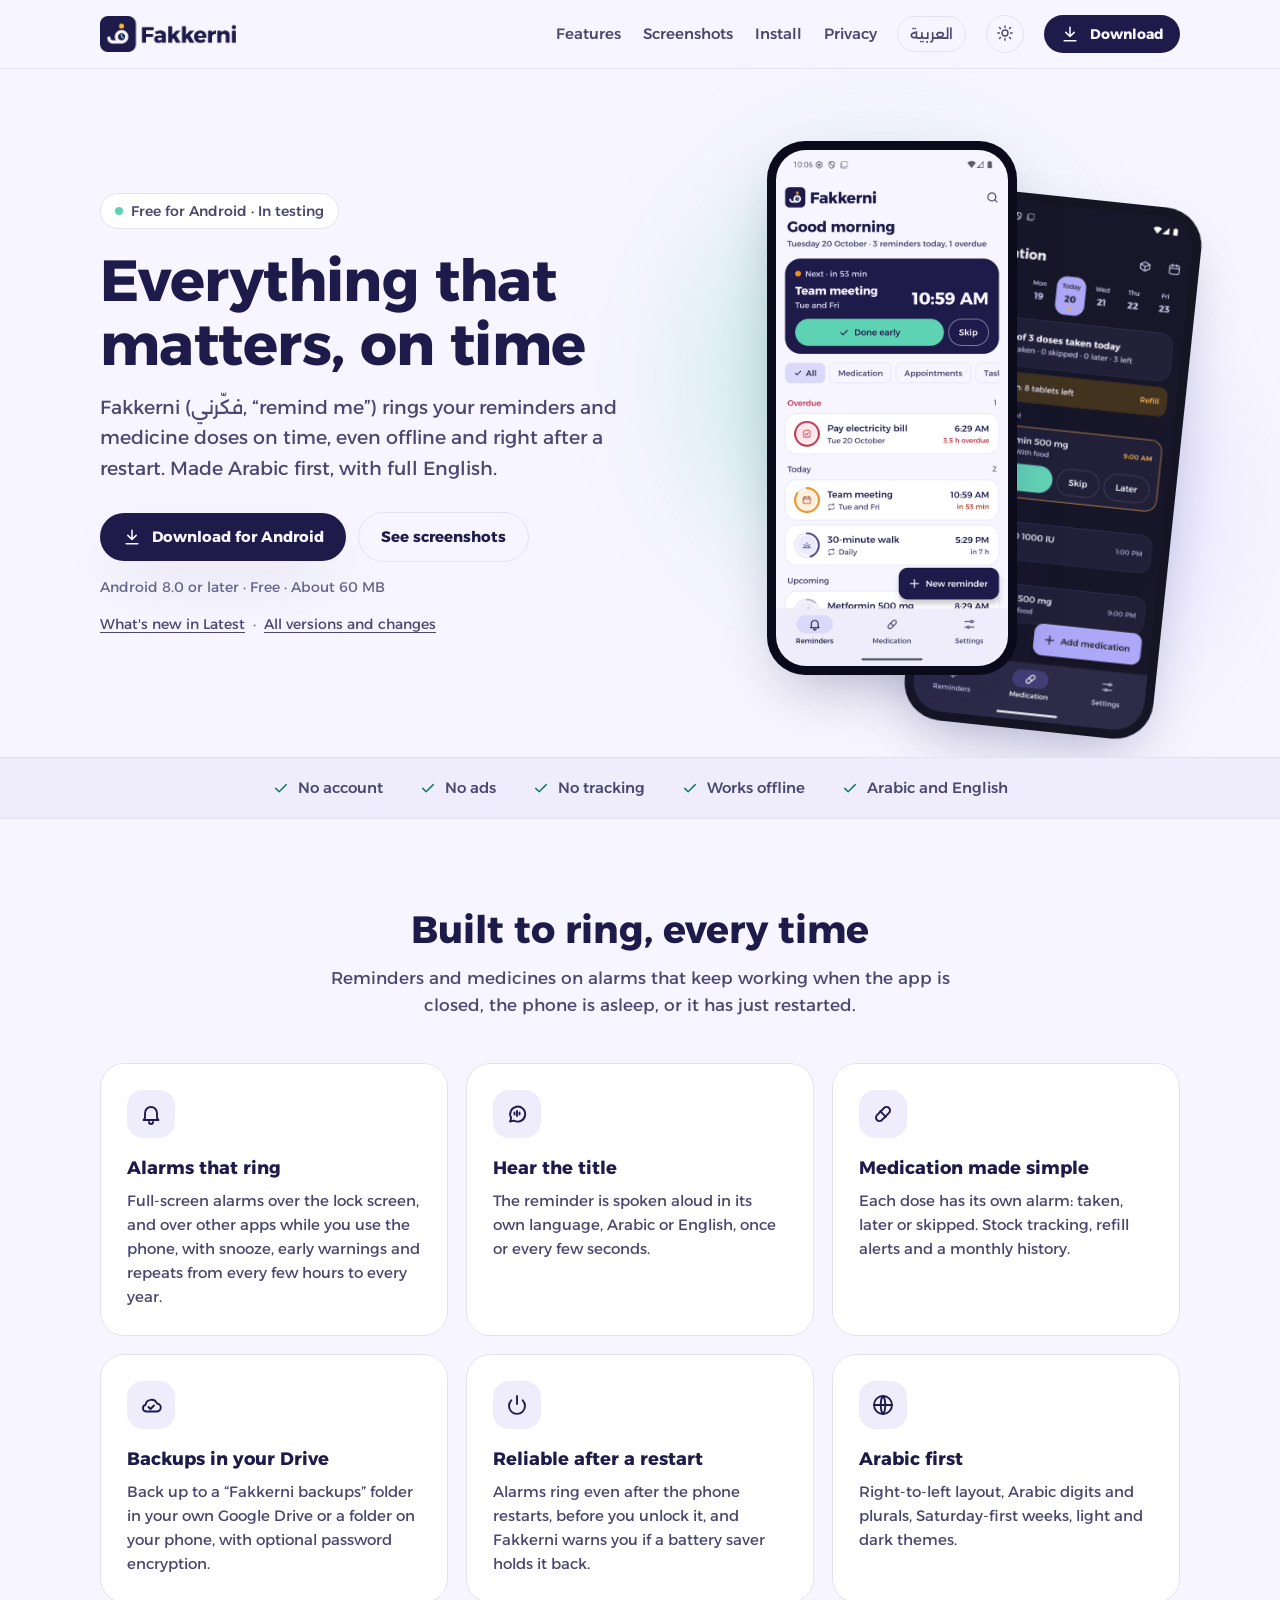
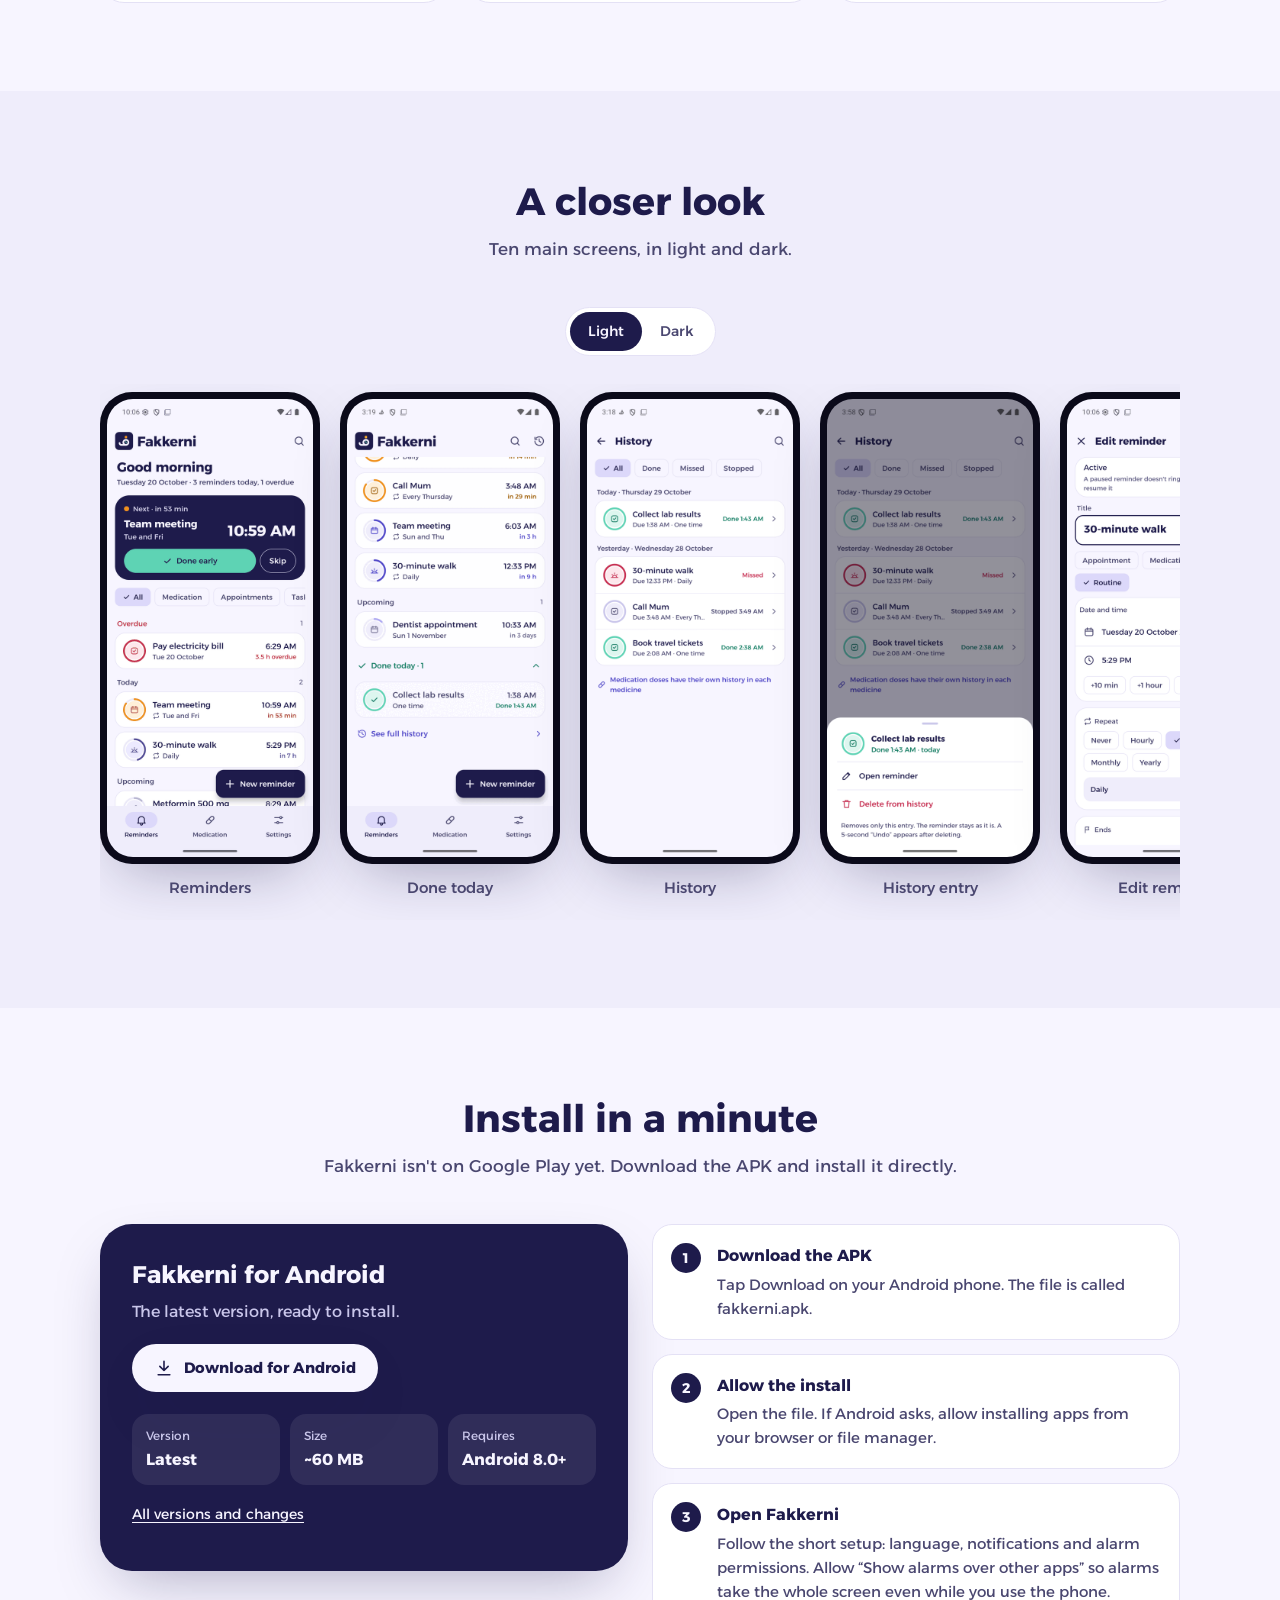
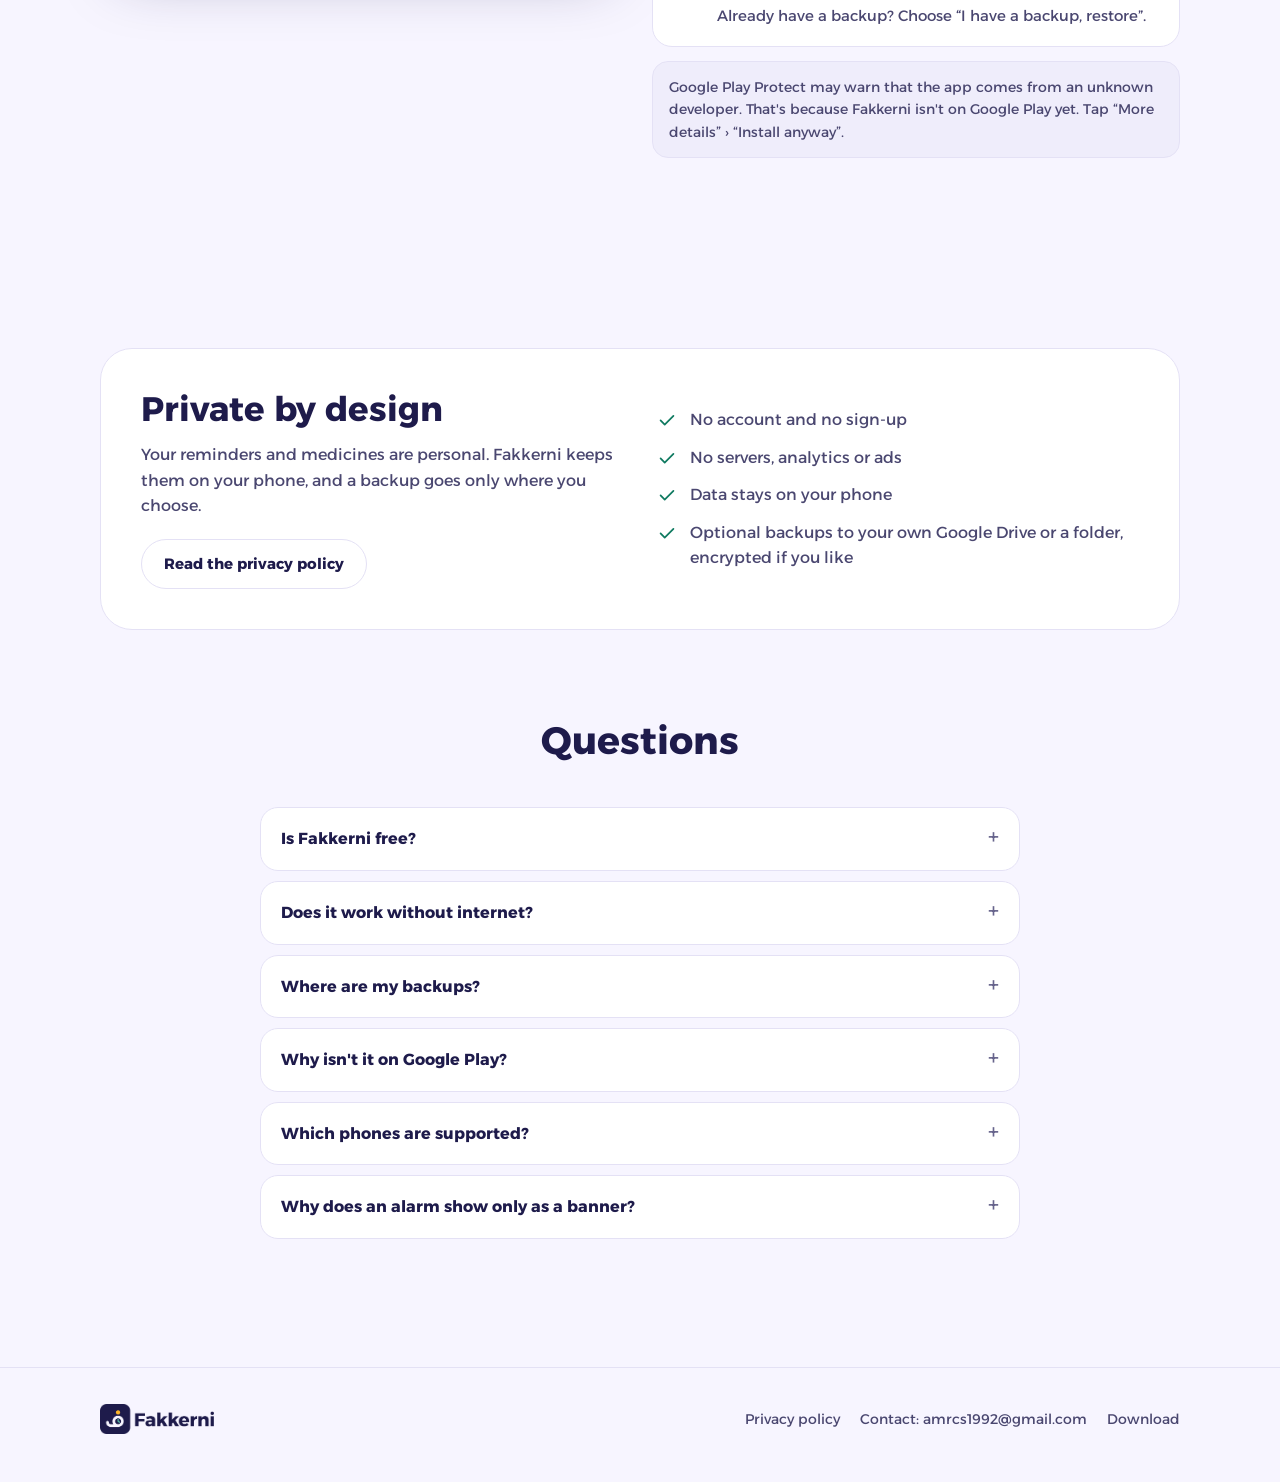
==== index.html @ 9b5776da "feat: gallery adds History entry and Clear history Screenshots from Fakkerni 0.11.0, Arabic and Engl" ====
<!doctype html>
<html lang="en" dir="ltr">
<head>
  <meta charset="utf-8">
  <meta name="viewport" content="width=device-width, initial-scale=1">
  <meta name="google-site-verification" content="37A9ifyA773BNoFikE5AMEz3uKGSye-tLVznHpkyCa8">
  <title>Fakkerni · Alarms, reminders and medication for Android</title>
  <meta name="description" content="Fakkerni is a free Arabic and English alarm, reminder and medication app for Android. No account, no ads, no tracking.">
  <meta property="og:title" content="Fakkerni · Alarms, reminders and medication for Android">
  <meta property="og:description" content="Fakkerni is a free Arabic and English alarm, reminder and medication app for Android. No account, no ads, no tracking.">
  <meta property="og:image" content="https://amrcs92.github.io/fakkerni-site/assets/icon.png">
  <link rel="icon" href="assets/icon.png">
  <link rel="preconnect" href="https://fonts.googleapis.com">
  <link rel="preconnect" href="https://fonts.gstatic.com" crossorigin>
  <link href="https://fonts.googleapis.com/css2?family=Alexandria:wght@400;500;700&display=swap" rel="stylesheet">
  <link rel="stylesheet" href="style.css">
  <script>try { const t = localStorage.getItem('theme'); if (t === 'light' || t === 'dark') document.documentElement.dataset.theme = t; } catch (e) {}
    // Scroll reveals hide content until it is in view, so only when motion is welcome and the browser can tell.
    if ('IntersectionObserver' in window && !matchMedia('(prefers-reduced-motion: reduce)').matches) document.documentElement.classList.add('motion');</script>
</head>
<body>
  <header class="topbar">
    <div class="container">
      <a class="brand" href="./"><img class="logo-light" src="assets/logo-en-light.png" alt="Fakkerni · فكّرني"><img class="logo-dark" src="assets/logo-en-dark.png" alt="Fakkerni · فكّرني"></a>
      <nav class="links" aria-label="Sections"><a href="#features">Features</a><a href="#screenshots">Screenshots</a><a href="#install">Install</a><a href="#privacy">Privacy</a></nav>
      <a class="lang-switch" href="ar/" hreflang="ar">العربية</a>
      <button type="button" class="theme-toggle" aria-label="Switch light or dark" title="Switch light or dark"><span class="sun"><svg viewBox="0 0 24 24" fill="none" stroke="currentColor" stroke-width="1.9" stroke-linecap="round" stroke-linejoin="round" aria-hidden="true"><circle cx="12" cy="12" r="4"/><path d="M12 2.5v2M12 19.5v2M4.6 4.6 6 6M18 18l1.4 1.4M2.5 12h2M19.5 12h2M4.6 19.4 6 18M18 6l1.4-1.4"/></svg></span><span class="moon"><svg viewBox="0 0 24 24" fill="none" stroke="currentColor" stroke-width="1.9" stroke-linecap="round" stroke-linejoin="round" aria-hidden="true"><path d="M20 14.5A8 8 0 1 1 9.5 4a6.5 6.5 0 0 0 10.5 10.5z"/></svg></span></button>
      <a class="btn btn-primary btn-sm" href="https://github.com/amrcs92/fakkerni-site/releases/latest/download/fakkerni.apk"><svg viewBox="0 0 24 24" fill="none" stroke="currentColor" stroke-width="1.9" stroke-linecap="round" stroke-linejoin="round" aria-hidden="true"><path d="M12 4v11M7 10l5 5 5-5M5 20h14"/></svg>Download</a>
    </div>
  </header>

  <main>
    <section class="hero">
      <div class="container">
        <div>
          <span class="eyebrow"><span class="dot"></span>Free for Android · In testing</span>
          <h1>Everything that matters, on time</h1>
          <p class="lead">Fakkerni (<bdi>فكّرني</bdi>, “remind me”) rings your reminders and medicine doses on time, even offline and right after a restart. Made Arabic first, with full English.</p>
          <div class="cta">
            <a class="btn btn-primary" href="https://github.com/amrcs92/fakkerni-site/releases/latest/download/fakkerni.apk"><svg viewBox="0 0 24 24" fill="none" stroke="currentColor" stroke-width="1.9" stroke-linecap="round" stroke-linejoin="round" aria-hidden="true"><path d="M12 4v11M7 10l5 5 5-5M5 20h14"/></svg>Download for Android</a>
            <a class="btn btn-ghost" href="#screenshots">See screenshots</a>
          </div>
          <p class="meta">Android 8.0 or later · Free · About 60 MB</p>
          <p class="release-line"><a href="#whats-new">What's new in <span class="rel-v" dir="ltr">Latest</span></a><span aria-hidden="true">·</span><a href="https://github.com/amrcs92/fakkerni-site/releases">All versions and changes</a></p>
        </div>
        <div class="phones" aria-hidden="true">
          <div class="phone back"><img src="assets/shots/en-dark-medication.png" alt=""></div>
          <div class="phone front"><img src="assets/shots/en-light-home.png" alt=""></div>
        </div>
      </div>
    </section>

    <div class="trust"><div class="container"><ul><li><svg viewBox="0 0 24 24" fill="none" stroke="currentColor" stroke-width="1.9" stroke-linecap="round" stroke-linejoin="round" aria-hidden="true"><path d="m5 12.5 4.5 4.5L19 7.5"/></svg>No account</li><li><svg viewBox="0 0 24 24" fill="none" stroke="currentColor" stroke-width="1.9" stroke-linecap="round" stroke-linejoin="round" aria-hidden="true"><path d="m5 12.5 4.5 4.5L19 7.5"/></svg>No ads</li><li><svg viewBox="0 0 24 24" fill="none" stroke="currentColor" stroke-width="1.9" stroke-linecap="round" stroke-linejoin="round" aria-hidden="true"><path d="m5 12.5 4.5 4.5L19 7.5"/></svg>No tracking</li><li><svg viewBox="0 0 24 24" fill="none" stroke="currentColor" stroke-width="1.9" stroke-linecap="round" stroke-linejoin="round" aria-hidden="true"><path d="m5 12.5 4.5 4.5L19 7.5"/></svg>Works offline</li><li><svg viewBox="0 0 24 24" fill="none" stroke="currentColor" stroke-width="1.9" stroke-linecap="round" stroke-linejoin="round" aria-hidden="true"><path d="m5 12.5 4.5 4.5L19 7.5"/></svg>Arabic and English</li></ul></div></div>

    <section class="block" id="features">
      <div class="container">
        <div class="section-head" data-reveal><h2>Built to ring, every time</h2><p>Reminders and medicines on alarms that keep working when the app is closed, the phone is asleep, or it has just restarted.</p></div>
        <div class="features"><div class="feature" data-reveal><div class="icon"><svg viewBox="0 0 24 24" fill="none" stroke="currentColor" stroke-width="1.9" stroke-linecap="round" stroke-linejoin="round" aria-hidden="true"><path d="M6 16V11a6 6 0 0 1 12 0v5l1.5 2h-15z"/><path d="M10 20a2 2 0 0 0 4 0"/></svg></div><h3>Alarms that ring</h3><p>Full-screen alarms over the lock screen, and over other apps while you use the phone, with snooze, early warnings and repeats from every few hours to every year.</p></div><div class="feature" data-reveal><div class="icon"><svg viewBox="0 0 24 24" fill="none" stroke="currentColor" stroke-width="1.9" stroke-linecap="round" stroke-linejoin="round" aria-hidden="true"><path d="M5 19.5 6.3 16A7.5 7.5 0 1 1 9 18.6z"/><path d="M9.5 10.5v2M12 9v5M14.5 10.5v2"/></svg></div><h3>Hear the title</h3><p>The reminder is spoken aloud in its own language, Arabic or English, once or every few seconds.</p></div><div class="feature" data-reveal><div class="icon"><svg viewBox="0 0 24 24" fill="none" stroke="currentColor" stroke-width="1.9" stroke-linecap="round" stroke-linejoin="round" aria-hidden="true"><rect x="3.5" y="8.5" width="17" height="7" rx="3.5" transform="rotate(-45 12 12)"/><path d="m9.2 9.2 5.6 5.6"/></svg></div><h3>Medication made simple</h3><p>Each dose has its own alarm: taken, later or skipped. Stock tracking, refill alerts and a monthly history.</p></div><div class="feature" data-reveal><div class="icon"><svg viewBox="0 0 24 24" fill="none" stroke="currentColor" stroke-width="1.9" stroke-linecap="round" stroke-linejoin="round" aria-hidden="true"><path d="M7 18.5h10.5a4 4 0 0 0 .5-8 6 6 0 0 0-11.5 1.5A3.3 3.3 0 0 0 7 18.5z"/><path d="m9.5 14 2 2 3.5-3.5"/></svg></div><h3>Backups in your Drive</h3><p>Back up to a “Fakkerni backups” folder in your own Google Drive or a folder on your phone, with optional password encryption.</p></div><div class="feature" data-reveal><div class="icon"><svg viewBox="0 0 24 24" fill="none" stroke="currentColor" stroke-width="1.9" stroke-linecap="round" stroke-linejoin="round" aria-hidden="true"><path d="M12 3v8"/><path d="M6.3 7.3a8 8 0 1 0 11.4 0"/></svg></div><h3>Reliable after a restart</h3><p>Alarms ring even after the phone restarts, before you unlock it, and Fakkerni warns you if a battery saver holds it back.</p></div><div class="feature" data-reveal><div class="icon"><svg viewBox="0 0 24 24" fill="none" stroke="currentColor" stroke-width="1.9" stroke-linecap="round" stroke-linejoin="round" aria-hidden="true"><circle cx="12" cy="12" r="9"/><path d="M3 12h18M12 3c3 3.2 3 14.8 0 18M12 3c-3 3.2-3 14.8 0 18"/></svg></div><h3>Arabic first</h3><p>Right-to-left layout, Arabic digits and plurals, Saturday-first weeks, light and dark themes.</p></div></div>
      </div>
    </section>

    <section class="block" id="screenshots" style="background: var(--bg2)">
      <div class="container">
        <div class="section-head" data-reveal><h2>A closer look</h2><p>Ten main screens, in light and dark.</p></div>
        <div class="gallery-bar" data-reveal><div class="seg" role="group">
          <button type="button" data-theme="light" aria-pressed="true">Light</button>
          <button type="button" data-theme="dark" aria-pressed="false">Dark</button>
        </div></div>
        <div class="gallery"><figure data-reveal><div class="phone"><img loading="lazy" src="assets/shots/en-light-home.png" data-light="assets/shots/en-light-home.png" data-dark="assets/shots/en-dark-home.png" alt="Reminders"></div><figcaption>Reminders</figcaption></figure><figure data-reveal><div class="phone"><img loading="lazy" src="assets/shots/en-light-done-today.png" data-light="assets/shots/en-light-done-today.png" data-dark="assets/shots/en-dark-done-today.png" alt="Done today"></div><figcaption>Done today</figcaption></figure><figure data-reveal><div class="phone"><img loading="lazy" src="assets/shots/en-light-history.png" data-light="assets/shots/en-light-history.png" data-dark="assets/shots/en-dark-history.png" alt="History"></div><figcaption>History</figcaption></figure><figure data-reveal><div class="phone"><img loading="lazy" src="assets/shots/en-light-history-sheet.png" data-light="assets/shots/en-light-history-sheet.png" data-dark="assets/shots/en-dark-history-sheet.png" alt="History entry"></div><figcaption>History entry</figcaption></figure><figure data-reveal><div class="phone"><img loading="lazy" src="assets/shots/en-light-edit.png" data-light="assets/shots/en-light-edit.png" data-dark="assets/shots/en-dark-edit.png" alt="Edit reminder"></div><figcaption>Edit reminder</figcaption></figure><figure data-reveal><div class="phone"><img loading="lazy" src="assets/shots/en-light-completed.png" data-light="assets/shots/en-light-completed.png" data-dark="assets/shots/en-dark-completed.png" alt="Completed reminder"></div><figcaption>Completed reminder</figcaption></figure><figure data-reveal><div class="phone"><img loading="lazy" src="assets/shots/en-light-medication.png" data-light="assets/shots/en-light-medication.png" data-dark="assets/shots/en-dark-medication.png" alt="Medication"></div><figcaption>Medication</figcaption></figure><figure data-reveal><div class="phone"><img loading="lazy" src="assets/shots/en-light-settings.png" data-light="assets/shots/en-light-settings.png" data-dark="assets/shots/en-dark-settings.png" alt="Settings"></div><figcaption>Settings</figcaption></figure><figure data-reveal><div class="phone"><img loading="lazy" src="assets/shots/en-light-clear-history.png" data-light="assets/shots/en-light-clear-history.png" data-dark="assets/shots/en-dark-clear-history.png" alt="Clear history"></div><figcaption>Clear history</figcaption></figure><figure data-reveal><div class="phone"><img loading="lazy" src="assets/shots/en-light-backup.png" data-light="assets/shots/en-light-backup.png" data-dark="assets/shots/en-dark-backup.png" alt="Backup"></div><figcaption>Backup</figcaption></figure></div>
      </div>
    </section>

    <section class="block" id="install">
      <div class="container">
        <div class="section-head" data-reveal><h2>Install in a minute</h2><p>Fakkerni isn't on Google Play yet. Download the APK and install it directly.</p></div>
        <div class="install">
          <div class="download-card" data-reveal>
            <h3>Fakkerni for Android</h3>
            <p>The latest version, ready to install.</p>
            <a class="btn btn-primary" href="https://github.com/amrcs92/fakkerni-site/releases/latest/download/fakkerni.apk"><svg viewBox="0 0 24 24" fill="none" stroke="currentColor" stroke-width="1.9" stroke-linecap="round" stroke-linejoin="round" aria-hidden="true"><path d="M12 4v11M7 10l5 5 5-5M5 20h14"/></svg>Download for Android</a>
            <dl class="facts">
              <div><dt>Version</dt><dd id="rel-version" dir="ltr">Latest</dd></div>
              <div><dt>Size</dt><dd id="rel-size">~60 MB</dd></div>
              <div><dt>Requires</dt><dd>Android 8.0+</dd></div>
            </dl>
            <div class="whats-new" id="whats-new" hidden>
              <h4>What's new in <span class="rel-v" dir="ltr"></span></h4>
              <ul id="rel-news"></ul>
            </div>
            <p class="all-versions"><a href="https://github.com/amrcs92/fakkerni-site/releases">All versions and changes</a></p>
            <p class="checksum" id="rel-sha-wrap" hidden>SHA-256: <code id="rel-sha"></code></p>
          </div>
          <div>
            <ol class="steps"><li data-reveal><h4>Download the APK</h4><p>Tap Download on your Android phone. The file is called fakkerni.apk.</p></li><li data-reveal><h4>Allow the install</h4><p>Open the file. If Android asks, allow installing apps from your browser or file manager.</p></li><li data-reveal><h4>Open Fakkerni</h4><p>Follow the short setup: language, notifications and alarm permissions. Allow “Show alarms over other apps” so alarms take the whole screen even while you use the phone. Already have a backup? Choose “I have a backup, restore”.</p></li></ol>
            <p class="note" data-reveal>Google Play Protect may warn that the app comes from an unknown developer. That's because Fakkerni isn't on Google Play yet. Tap “More details” › “Install anyway”.</p>
          </div>
        </div>
      </div>
    </section>

    <section class="block" id="privacy">
      <div class="container">
        <div class="privacy-band" data-reveal>
          <div>
            <h2>Private by design</h2>
            <p>Your reminders and medicines are personal. Fakkerni keeps them on your phone, and a backup goes only where you choose.</p>
            <a class="btn btn-ghost" href="privacy.html">Read the privacy policy</a>
          </div>
          <ul class="checks"><li data-reveal><svg viewBox="0 0 24 24" fill="none" stroke="currentColor" stroke-width="1.9" stroke-linecap="round" stroke-linejoin="round" aria-hidden="true"><path d="m5 12.5 4.5 4.5L19 7.5"/></svg><span>No account and no sign-up</span></li><li data-reveal><svg viewBox="0 0 24 24" fill="none" stroke="currentColor" stroke-width="1.9" stroke-linecap="round" stroke-linejoin="round" aria-hidden="true"><path d="m5 12.5 4.5 4.5L19 7.5"/></svg><span>No servers, analytics or ads</span></li><li data-reveal><svg viewBox="0 0 24 24" fill="none" stroke="currentColor" stroke-width="1.9" stroke-linecap="round" stroke-linejoin="round" aria-hidden="true"><path d="m5 12.5 4.5 4.5L19 7.5"/></svg><span>Data stays on your phone</span></li><li data-reveal><svg viewBox="0 0 24 24" fill="none" stroke="currentColor" stroke-width="1.9" stroke-linecap="round" stroke-linejoin="round" aria-hidden="true"><path d="m5 12.5 4.5 4.5L19 7.5"/></svg><span>Optional backups to your own Google Drive or a folder, encrypted if you like</span></li></ul>
        </div>
      </div>
    </section>

    <section class="block" style="padding-top: 0">
      <div class="container">
        <div class="section-head" data-reveal><h2>Questions</h2></div>
        <div class="faq"><details data-reveal><summary>Is Fakkerni free?</summary><p>Yes. No ads, no subscriptions and no in-app purchases.</p></details><details data-reveal><summary>Does it work without internet?</summary><p>Yes. Alarms, reminders and medication work fully offline. Internet is only used if you back up to Google Drive.</p></details><details data-reveal><summary>Where are my backups?</summary><p>Wherever you choose: a “Fakkerni backups” folder in your own Google Drive, a folder on your phone, or inside the app. You can encrypt them with a password.</p></details><details data-reveal><summary>Why isn't it on Google Play?</summary><p>Fakkerni is still being tested. It will come to Google Play later; until then you can install the APK from this page.</p></details><details data-reveal><summary>Which phones are supported?</summary><p>Android 8.0 or later. Some brands limit apps in the background; Fakkerni's setup shows how to keep alarms on time on your phone.</p></details><details data-reveal><summary>Why does an alarm show only as a banner?</summary><p>While you use your phone, Android shows alarms as a banner unless the app may display over other apps. Turn on Settings › Permissions › “Show alarms over other apps” in Fakkerni, and alarms take the whole screen.</p></details></div>
      </div>
    </section>
  </main>
  <footer>
    <div class="container">
      <a href="./"><img class="logo-light" src="assets/logo-en-light.png" alt="Fakkerni · فكّرني"><img class="logo-dark" src="assets/logo-en-dark.png" alt="Fakkerni · فكّرني"></a>
      <nav>
        <a href="privacy.html">Privacy policy</a>
        <a href="mailto:amrcs1992@gmail.com">Contact: amrcs1992@gmail.com</a>
        <a href="https://github.com/amrcs92/fakkerni-site/releases/latest/download/fakkerni.apk">Download</a>
      </nav>
    </div>
  </footer>
  <script>
    // Light / dark switch: starts from the phone's setting, remembers the visitor's choice.
    const isDark = () =>
      document.documentElement.dataset.theme
        ? document.documentElement.dataset.theme === 'dark'
        : matchMedia('(prefers-color-scheme: dark)').matches;
    document.querySelector('.theme-toggle').addEventListener('click', () => {
      const next = isDark() ? 'light' : 'dark';
      document.documentElement.dataset.theme = next;
      try { localStorage.setItem('theme', next); } catch (e) {}
      document.dispatchEvent(new CustomEvent('themechange', { detail: next }));
    });
  </script>

  <script>
    // Screenshot theme switch; it follows the page theme and can be changed on its own.
    const showShots = (theme) => {
      document.querySelectorAll('.seg button').forEach((x) => x.setAttribute('aria-pressed', String(x.dataset.theme === theme)));
      document.querySelectorAll('.gallery img').forEach((img) => (img.src = img.dataset[theme]));
    };
    document.querySelectorAll('.seg button').forEach((b) => b.addEventListener('click', () => showShots(b.dataset.theme)));
    if (isDark()) showShots('dark');
    document.addEventListener('themechange', (e) => showShots(e.detail));
    // Latest release facts (version, size, checksum) from GitHub; the page works without them.
    fetch('https://api.github.com/repos/amrcs92/fakkerni-site/releases/latest')
      .then((r) => (r.ok ? r.json() : null))
      .then((rel) => {
        if (!rel) return;
        const digits = (s) => false ? s.replace(/\d/g, (d) => '٠١٢٣٤٥٦٧٨٩'[d]) : s;
        // Version numbers stay in Latin digits: the Arabic zero looks like a dot (٠.١٠.٤).
        const ver = rel.tag_name.replace(/^v/, '');
        document.getElementById('rel-version').textContent = ver;
        document.querySelectorAll('.rel-v').forEach((el) => (el.textContent = ver));
        // What's new: release notes (docs/releases/<tag>.md in the app repo) hold English bullets,
        // then a '### بالعربية' summary, then '---' and the checksum.
        const body = (rel.body || '').split(/\n---/)[0];
        const parts = body.split(/^###\s*بالعربية\s*$/m);
        const plain = (x) => x.replace(/\*\*|`/g, '').trim();
        const items = false
          ? (parts[1] || '').split(/\n+|(?<=\.)\s+/).map(plain).filter(Boolean)
          : parts[0].split('\n').filter((l) => /^\s*-\s/.test(l)).map((l) => plain(l.replace(/^\s*-\s/, '')));
        if (items.length) {
          const ul = document.getElementById('rel-news');
          items.slice(0, 4).forEach((x) => {
            const li = document.createElement('li');
            li.textContent = x;
            ul.appendChild(li);
          });
          document.getElementById('whats-new').hidden = false;
        }
        const apk = (rel.assets || []).find((a) => a.name === 'fakkerni.apk');
        if (apk) document.getElementById('rel-size').textContent = digits(String(Math.round(apk.size / 1048576))) + ' MB';
        const m = /SHA-256[^:]*:\s*`?([a-f0-9]{64})/i.exec(rel.body || '');
        if (m) {
          document.getElementById('rel-sha').textContent = m[1];
          document.getElementById('rel-sha-wrap').hidden = false;
        }
      })
      .catch(() => {});
  </script>
  <script>
    // Scroll reveal: each item fades up once when it enters the view; items arriving together are staggered.
    if (document.documentElement.classList.contains('motion')) {
      const io = new IntersectionObserver((entries) => {
        let n = 0;
        entries.forEach((e) => {
          if (!e.isIntersecting) return;
          e.target.style.setProperty('--i', Math.min(n++, 5));
          e.target.classList.add('is-in');
          io.unobserve(e.target);
        });
      }, { rootMargin: '0px 0px -8% 0px', threshold: 0.12 });
      document.querySelectorAll('[data-reveal]').forEach((el) => io.observe(el));
    }
  </script>
</body>
</html>
---- style.css ----
/* Fakkerni website. Brand tokens from the app (indigo, paper, mint, marigold). */
:root {
  --bg: #f7f5ff;
  --bg2: #efedfb;
  --surface: #ffffff;
  --ink: #1e1b4b;
  --ink2: #4a4770;
  --ink3: #67648c;
  --line: #e4e1f5;
  --primary: #1e1b4b;
  --on-primary: #f7f5ff;
  --mint: #5ed3b4;
  --mint-ink: #0f7a60;
  --marigold: #ffb627;
  --hero: #1e1b4b;
  --hero-ink: #f7f5ff;
  --hero-ink2: #c9c6ea;
  --shadow: 0 24px 60px -20px rgba(30, 27, 75, 0.35);
  --radius: 24px;
  --glow-a: rgba(94, 211, 180, 0.5);
  --glow-b: rgba(185, 180, 255, 0.65);
  --card-shadow: 0 22px 44px -26px rgba(30, 27, 75, 0.4);
  --line-hover: color-mix(in srgb, var(--mint) 55%, var(--line));
  /* Motion: one ease for things arriving, one for slow loops. Distances drop to 0 under reduce motion. */
  --ease-out: cubic-bezier(0.22, 1, 0.36, 1);
  --ease-loop: cubic-bezier(0.37, 0, 0.63, 1);
  --t-press: 120ms;
  --t-hover: 220ms;
  --t-reveal: 700ms;
  --t-enter: 800ms;
  --lift-sm: -2px;
  --lift: -4px;
  --lift-lg: -6px;
  --nudge: 4px;
  --pop: 1.08;
  --press: 0.98;
  color-scheme: light dark;
}
@media (prefers-color-scheme: dark) {
  :root:not([data-theme='light']) {
    --bg: #0d0c1f;
    --bg2: #13122a;
    --surface: #18172f;
    --ink: #f7f5ff;
    --ink2: #c9c6ea;
    --ink3: #9a97c2;
    --line: #2e2a5e;
    --primary: #b9b4ff;
    --on-primary: #0d0c1f;
    --mint-ink: #5ed3b4;
    --hero: #18172f;
    --shadow: 0 24px 60px -24px rgba(0, 0, 0, 0.8);
    --glow-a: rgba(94, 211, 180, 0.3);
    --glow-b: rgba(124, 112, 255, 0.45);
    --card-shadow: 0 22px 44px -22px rgba(0, 0, 0, 0.75);
  }
}
:root[data-theme='dark'] {
  --bg: #0d0c1f;
  --bg2: #13122a;
  --surface: #18172f;
  --ink: #f7f5ff;
  --ink2: #c9c6ea;
  --ink3: #9a97c2;
  --line: #2e2a5e;
  --primary: #b9b4ff;
  --on-primary: #0d0c1f;
  --mint-ink: #5ed3b4;
  --hero: #18172f;
  --shadow: 0 24px 60px -24px rgba(0, 0, 0, 0.8);
  --glow-a: rgba(94, 211, 180, 0.3);
  --glow-b: rgba(124, 112, 255, 0.45);
  --card-shadow: 0 22px 44px -22px rgba(0, 0, 0, 0.75);
}
:root[data-theme='light'] { color-scheme: light; }
:root[data-theme='dark'] { color-scheme: dark; }

* { box-sizing: border-box; }
html { -webkit-text-size-adjust: 100%; scroll-behavior: smooth; }
body {
  margin: 0;
  background: var(--bg);
  color: var(--ink);
  font-family: 'Alexandria', 'Segoe UI', system-ui, sans-serif;
  line-height: 1.6;
}
img { max-width: 100%; display: block; }
a { color: inherit; }
.container { max-width: 1120px; margin: 0 auto; padding: 0 20px; }

/* ── Top bar ─────────────────────────────────────────── */
.topbar {
  position: sticky; top: 0; z-index: 10;
  background: color-mix(in srgb, var(--bg) 85%, transparent);
  backdrop-filter: blur(12px);
  border-bottom: 1px solid var(--line);
}
.topbar .container { display: flex; align-items: center; gap: 20px; height: 68px; }
.brand { display: flex; align-items: center; text-decoration: none; }
.brand img { height: 36px; width: auto; }
.logo-dark { display: none !important; }
@media (prefers-color-scheme: dark) {
  :root:not([data-theme='light']) .logo-light { display: none !important; }
  :root:not([data-theme='light']) .logo-dark { display: block !important; }
}
:root[data-theme='dark'] .logo-light { display: none !important; }
:root[data-theme='dark'] .logo-dark { display: block !important; }

/* Light / dark switch */
.theme-toggle {
  display: grid; place-items: center; width: 38px; height: 38px; flex: 0 0 38px; padding: 0;
  border: 1px solid var(--line); border-radius: 999px; background: transparent; color: var(--ink2); cursor: pointer;
}
.theme-toggle:hover { color: var(--ink); }
.theme-toggle svg { width: 18px; height: 18px; }
.theme-toggle .moon { display: none; }
@media (prefers-color-scheme: dark) {
  :root:not([data-theme='light']) .theme-toggle .sun { display: none; }
  :root:not([data-theme='light']) .theme-toggle .moon { display: block; }
}
:root[data-theme='dark'] .theme-toggle .sun { display: none; }
:root[data-theme='dark'] .theme-toggle .moon { display: block; }
.links { display: flex; gap: 22px; margin-inline-start: auto; }
.links a { text-decoration: none; color: var(--ink2); font-weight: 500; font-size: 15px; }
.links a:hover { color: var(--ink); }
.lang-switch {
  text-decoration: none; font-weight: 500; font-size: 14px; color: var(--ink2);
  border: 1px solid var(--line); border-radius: 999px; padding: 6px 12px;
}
.btn {
  display: inline-flex; align-items: center; gap: 10px; text-decoration: none;
  font-weight: 700; border-radius: 999px; padding: 12px 22px; font-size: 15px;
}
.btn-primary { background: var(--primary); color: var(--on-primary); box-shadow: var(--shadow); }
.btn-ghost { border: 1px solid var(--line); color: var(--ink); }
.btn-sm { padding: 8px 16px; font-size: 14px; box-shadow: none; }
.btn svg { width: 20px; height: 20px; }

/* ── Hero ────────────────────────────────────────────── */
.hero { padding: 72px 0 56px; overflow: hidden; }
.hero .container { display: grid; grid-template-columns: 1.05fr 1fr; gap: 48px; align-items: center; }
.eyebrow {
  display: inline-flex; align-items: center; gap: 8px; font-size: 14px; font-weight: 500;
  color: var(--ink2); background: var(--surface); border: 1px solid var(--line);
  border-radius: 999px; padding: 6px 14px;
}
.eyebrow .dot { width: 8px; height: 8px; border-radius: 50%; background: var(--mint); }
h1 { font-size: clamp(36px, 5.4vw, 58px); line-height: 1.1; margin: 20px 0 16px; letter-spacing: -0.01em; }
[dir='rtl'] h1 { line-height: 1.3; letter-spacing: 0; }
.lead { font-size: clamp(17px, 2vw, 19px); color: var(--ink2); max-width: 560px; margin: 0 0 28px; }
.cta { display: flex; flex-wrap: wrap; gap: 12px; align-items: center; }
.meta { margin-top: 14px; font-size: 14px; color: var(--ink3); }
.phones { position: relative; height: 560px; }
.phone {
  position: absolute; width: 250px; border-radius: 38px; padding: 9px;
  background: #0b0a1a; box-shadow: var(--shadow);
}
.phone img { border-radius: 30px; }
.phone.front { inset-inline-start: 18%; top: 0; z-index: 2; }
.phone.back { inset-inline-start: 50%; top: 56px; transform: rotate(6deg); opacity: 0.96; }
[dir='rtl'] .phone.back { transform: rotate(-6deg); }

/* ── Trust strip ─────────────────────────────────────── */
.trust { border-block: 1px solid var(--line); background: var(--bg2); }
.trust ul {
  list-style: none; margin: 0; padding: 18px 0; display: flex; flex-wrap: wrap;
  justify-content: center; gap: 12px 36px;
}
.trust li { display: flex; align-items: center; gap: 8px; color: var(--ink2); font-weight: 500; font-size: 15px; }
.trust svg { width: 18px; height: 18px; color: var(--mint-ink); }

/* ── Sections ────────────────────────────────────────── */
section.block { padding: 88px 0; }
.section-head { max-width: 640px; margin: 0 auto 44px; text-align: center; }
.section-head h2 { font-size: clamp(28px, 3.6vw, 38px); line-height: 1.2; margin: 0 0 12px; }
.section-head p { color: var(--ink2); margin: 0; font-size: 17px; }
.features { display: grid; grid-template-columns: repeat(3, 1fr); gap: 18px; }
.feature {
  background: var(--surface); border: 1px solid var(--line); border-radius: var(--radius); padding: 26px;
}
.feature .icon {
  width: 48px; height: 48px; border-radius: 16px; display: grid; place-items: center;
  background: var(--bg2); color: var(--ink); margin-bottom: 16px;
}
.feature .icon svg { width: 24px; height: 24px; }
.feature h3 { margin: 0 0 6px; font-size: 18px; }
.feature p { margin: 0; color: var(--ink2); font-size: 15px; }

/* ── Gallery ─────────────────────────────────────────── */
.gallery-bar { display: flex; justify-content: center; margin-bottom: 28px; }
.seg { display: inline-flex; border: 1px solid var(--line); border-radius: 999px; padding: 4px; background: var(--surface); }
.seg button {
  font: inherit; font-size: 14px; font-weight: 500; border: 0; background: transparent; color: var(--ink2);
  padding: 8px 18px; border-radius: 999px; cursor: pointer;
}
.seg button[aria-pressed='true'] { background: var(--primary); color: var(--on-primary); }
.gallery { display: flex; gap: 20px; overflow-x: auto; padding: 8px 4px 20px; scroll-snap-type: x mandatory; }
.gallery figure { margin: 0; flex: 0 0 220px; scroll-snap-align: start; text-align: center; }
.gallery .phone { position: static; width: 220px; padding: 7px; border-radius: 32px; }
.gallery .phone img { border-radius: 26px; }
.gallery figcaption { margin-top: 12px; font-weight: 500; color: var(--ink2); font-size: 15px; }

/* ── Install ─────────────────────────────────────────── */
.install { display: grid; grid-template-columns: 1fr 1fr; gap: 24px; align-items: start; }
.download-card {
  background: var(--hero); color: var(--hero-ink); border-radius: 32px; padding: 32px; box-shadow: var(--shadow);
}
.download-card h3 { margin: 0 0 4px; font-size: 24px; }
.download-card p { color: var(--hero-ink2); margin: 0 0 20px; }
.download-card .btn-primary { background: var(--hero-ink); color: var(--hero); }
.facts { display: grid; grid-template-columns: repeat(3, 1fr); gap: 10px; margin: 22px 0 18px; }
.facts div { background: rgba(247, 245, 255, 0.08); border-radius: 16px; padding: 12px 14px; }
.facts dt { font-size: 12px; color: var(--hero-ink2); }
.facts dd { margin: 2px 0 0; font-weight: 700; }
.checksum { font-size: 12px; color: var(--hero-ink2); word-break: break-all; }
.checksum code { font-family: ui-monospace, Menlo, Consolas, monospace; }
.steps { list-style: none; margin: 0; padding: 0; display: grid; gap: 14px; counter-reset: step; }
.steps li {
  counter-increment: step; background: var(--surface); border: 1px solid var(--line); border-radius: 20px;
  padding: 18px 20px 18px 64px; position: relative;
}
[dir='rtl'] .steps li { padding: 18px 64px 18px 20px; }
.steps li::before {
  content: counter(step); position: absolute; inset-inline-start: 18px; top: 18px; width: 30px; height: 30px;
  border-radius: 50%; display: grid; place-items: center; background: var(--primary); color: var(--on-primary);
  font-weight: 700; font-size: 14px;
}
.steps h4 { margin: 0 0 4px; font-size: 16px; }
.steps p { margin: 0; color: var(--ink2); font-size: 15px; }
.note {
  margin-top: 14px; padding: 14px 16px; border-radius: 16px; background: var(--bg2);
  color: var(--ink2); font-size: 14px; border: 1px solid var(--line);
}

/* ── Privacy band ────────────────────────────────────── */
.privacy-band {
  background: var(--surface); border: 1px solid var(--line); border-radius: 32px; padding: 40px;
  display: grid; grid-template-columns: 1fr 1fr; gap: 32px; align-items: center;
}
.privacy-band h2 { font-size: clamp(26px, 3.2vw, 34px); margin: 0 0 12px; line-height: 1.2; }
.privacy-band p { color: var(--ink2); margin: 0 0 20px; }
.checks { list-style: none; margin: 0; padding: 0; display: grid; gap: 12px; }
.checks li { display: flex; gap: 12px; align-items: flex-start; color: var(--ink2); }
.checks svg { flex: 0 0 22px; width: 22px; height: 22px; color: var(--mint-ink); margin-top: 2px; }

/* ── FAQ ─────────────────────────────────────────────── */
.faq { max-width: 760px; margin: 0 auto; display: grid; gap: 10px; }
.faq details { background: var(--surface); border: 1px solid var(--line); border-radius: 18px; padding: 4px 20px; }
.faq summary { cursor: pointer; font-weight: 700; padding: 14px 0; list-style: none; display: flex; justify-content: space-between; gap: 12px; }
.faq summary::-webkit-details-marker { display: none; }
.faq summary::after { content: '+'; color: var(--ink3); font-weight: 400; font-size: 22px; line-height: 1; }
.faq details[open] summary::after { content: '–'; }
.faq p { margin: 0 0 16px; color: var(--ink2); }

/* ── Footer ──────────────────────────────────────────── */
footer { border-top: 1px solid var(--line); padding: 36px 0 48px; margin-top: 40px; }
footer .container { display: flex; flex-wrap: wrap; gap: 16px 32px; align-items: center; justify-content: space-between; }
footer img { height: 30px; width: auto; }
footer nav { display: flex; flex-wrap: wrap; gap: 20px; }
footer a { color: var(--ink2); text-decoration: none; font-size: 14px; }
footer a:hover { color: var(--ink); }
footer small { color: var(--ink3); width: 100%; }

/* ── Policy page ─────────────────────────────────────── */
.policy { max-width: 780px; margin: 0 auto; padding: 56px 20px 24px; }
.policy h1 { font-size: clamp(32px, 4.6vw, 44px); margin-top: 0; }
.policy h2 { font-size: 22px; margin: 36px 0 8px; padding-top: 20px; border-top: 1px solid var(--line); }
.policy p, .policy li { color: var(--ink2); }
.policy a { color: var(--primary); }
.policy code { font-size: 0.92em; }

/* ── Responsive ──────────────────────────────────────── */
@media (max-width: 900px) {
  .hero .container, .install, .privacy-band { grid-template-columns: 1fr; }
  .phones { height: 480px; max-width: 420px; margin: 0 auto; width: 100%; }
  .phone { width: 210px; }
  .features { grid-template-columns: 1fr 1fr; }
  .links { display: none; }
  .topbar .lang-switch { margin-inline-start: auto; }
  .topbar .container { gap: 12px; }
}
@media (max-width: 560px) {
  .features { grid-template-columns: 1fr; }
  .facts { grid-template-columns: 1fr 1fr; }
  section.block { padding: 64px 0; }
  .hero { padding-top: 48px; }
  .privacy-band { padding: 28px 22px; }
  .topbar .btn-sm { display: none; }
}

/* Release line under the hero button, and What's new in the download card */
.release-line { margin-top: 6px; font-size: 14px; display: flex; flex-wrap: wrap; gap: 8px; color: var(--ink3); }
.release-line a { color: var(--ink2); text-decoration: underline; text-underline-offset: 3px; }
.whats-new { background: rgba(247, 245, 255, 0.08); border-radius: 16px; padding: 14px 16px; margin: 0 0 14px; }
.whats-new h4 { margin: 0 0 8px; font-size: 15px; }
.whats-new ul { margin: 0; padding-inline-start: 20px; color: var(--hero-ink2); font-size: 14px; line-height: 1.6; }
.whats-new li + li { margin-top: 4px; }
.download-card .all-versions { margin: 0 0 14px; font-size: 14px; }
.download-card .all-versions a { color: var(--hero-ink); text-decoration: underline; text-underline-offset: 3px; }

/* ── Motion ──────────────────────────────────────────── */
/* Hover and press states run on every device; anything that travels or loops sits behind
   prefers-reduced-motion. Entrances and reveals move on `translate`, hover on `transform`,
   so the two never fight (and the back phone keeps its tilt). */
@media (prefers-reduced-motion: reduce) {
  html { scroll-behavior: auto; }
  :root { --lift-sm: 0px; --lift: 0px; --lift-lg: 0px; --nudge: 0px; --pop: 1; --press: 1; }
}

/* Soft glow behind the phones (drawn for the light and dark themes, mirrored for RTL) */
.phones { isolation: isolate; }
.phones::before {
  content: ''; position: absolute; z-index: -1; inset-block: -6% -8%; inset-inline: -8% -14%;
  background:
    radial-gradient(closest-side at 40% 42%, var(--glow-a), transparent),
    radial-gradient(closest-side at 66% 62%, var(--glow-b), transparent);
  filter: blur(48px); pointer-events: none;
}
[dir='rtl'] .phones::before { transform: scaleX(-1); }
.eyebrow .dot { position: relative; }
.eyebrow .dot::after { content: ''; position: absolute; inset: 0; border-radius: 50%; background: var(--mint); opacity: 0; }

/* Hover, focus and press */
.btn, .feature, .steps li, .gallery .phone {
  transition:
    transform var(--t-hover) var(--ease-out), box-shadow var(--t-hover) var(--ease-out),
    border-color var(--t-hover) var(--ease-out), background-color var(--t-hover) var(--ease-out),
    scale var(--t-press) var(--ease-out);
}
.btn svg, .feature .icon, .checks svg { transition: translate var(--t-hover) var(--ease-out), scale var(--t-hover) var(--ease-out), background-color var(--t-hover) var(--ease-out), color var(--t-hover) var(--ease-out); }
.steps li::before, .seg button, .faq details, .checks li, .lang-switch, .theme-toggle, .links a, footer a {
  transition: background-color var(--t-hover) var(--ease-out), color var(--t-hover) var(--ease-out), border-color var(--t-hover) var(--ease-out);
}
:where(a, button, summary):focus-visible { outline: 2px solid var(--mint); outline-offset: 3px; }

@media (hover: hover) and (pointer: fine) {
  .btn:hover { transform: translateY(var(--lift-sm)); }
  .btn-primary:hover { box-shadow: 0 28px 60px -18px rgba(30, 27, 75, 0.45); }
  .btn:hover svg { translate: 0 2px; }
  .btn-ghost:hover { border-color: var(--line-hover); background-color: var(--surface); }
  .lang-switch:hover, .theme-toggle:hover { border-color: var(--line-hover); color: var(--ink); }

  .feature:hover { transform: translateY(var(--lift)); box-shadow: var(--card-shadow); border-color: var(--line-hover); }
  .feature:hover .icon { background-color: color-mix(in srgb, var(--mint) 24%, var(--bg2)); color: var(--mint-ink); scale: var(--pop); }

  .gallery figure:hover .phone { transform: translateY(var(--lift-lg)); }
  .seg button:not([aria-pressed='true']):hover { color: var(--ink); }

  .steps li:hover { transform: translateX(var(--nudge)); border-color: var(--line-hover); }
  [dir='rtl'] .steps li:hover { transform: translateX(calc(var(--nudge) * -1)); }
  .steps li:hover::before { background-color: var(--mint); color: #1e1b4b; }

  .checks li:hover { color: var(--ink); }
  .checks li:hover svg { scale: var(--pop); }
  .faq details:hover { border-color: var(--line-hover); }
}
/* Phones and tablets: no hover, so a short press instead */
@media (hover: none) {
  .btn:active, .feature:active, .steps li:active, .gallery .phone:active { scale: var(--press); }
}

@media screen and (prefers-reduced-motion: no-preference) {
  /* Hero entrance: text rises in 80ms apart, then the phones; the glow breathes and the phones float */
  .hero .eyebrow, .hero h1, .hero .lead, .hero .cta, .hero .meta, .hero .release-line, .trust ul {
    animation: rise var(--t-enter) var(--ease-out) var(--d, 0ms) both;
  }
  .hero .eyebrow { --d: 100ms; }
  .hero h1 { --d: 180ms; }
  .hero .lead { --d: 260ms; }
  .hero .cta { --d: 340ms; }
  .hero .meta { --d: 420ms; }
  .hero .release-line { --d: 460ms; }
  .trust ul { --d: 560ms; }
  .eyebrow .dot::after { animation: ping 2.4s var(--ease-out) 1.2s infinite; }
  .phones::before { animation: glow-in 1400ms var(--ease-out) 200ms both, breathe 8s var(--ease-loop) 1600ms infinite alternate; }
  .phone.front {
    --rise: 28px; --float: -10px;
    animation: rise-phone 1000ms var(--ease-out) 300ms both, float 6s var(--ease-loop) 1300ms infinite alternate;
  }
  .phone.back {
    --rise: 40px; --float: -7px;
    animation: rise-phone 1000ms var(--ease-out) 450ms both, float 7.5s var(--ease-loop) 1450ms infinite alternate;
  }

  /* Scroll reveal: items fade up once; items arriving together are staggered 70ms apart (see the page script) */
  .motion [data-reveal]:not(.is-in) { opacity: 0; }
  .motion [data-reveal].is-in { animation: reveal var(--t-reveal) var(--ease-out) calc(var(--i, 0) * 70ms) both; }

  .faq details[open] p { animation: faq-open 320ms var(--ease-out); }
}
@keyframes rise { from { opacity: 0; translate: 0 14px; } }
@keyframes rise-phone { from { opacity: 0; translate: 0 var(--rise); } }
@keyframes float { from { translate: 0 0; } to { translate: 0 var(--float); } }
@keyframes glow-in { from { opacity: 0; scale: 0.9; } }
@keyframes breathe { from { opacity: 1; scale: 1; } to { opacity: 0.7; scale: 1.05; } }
@keyframes ping { 0% { opacity: 0.6; scale: 1; } 80%, 100% { opacity: 0; scale: 3; } }
@keyframes reveal { from { opacity: 0; translate: 0 18px; } }
@keyframes faq-open { from { opacity: 0; translate: 0 -4px; } }
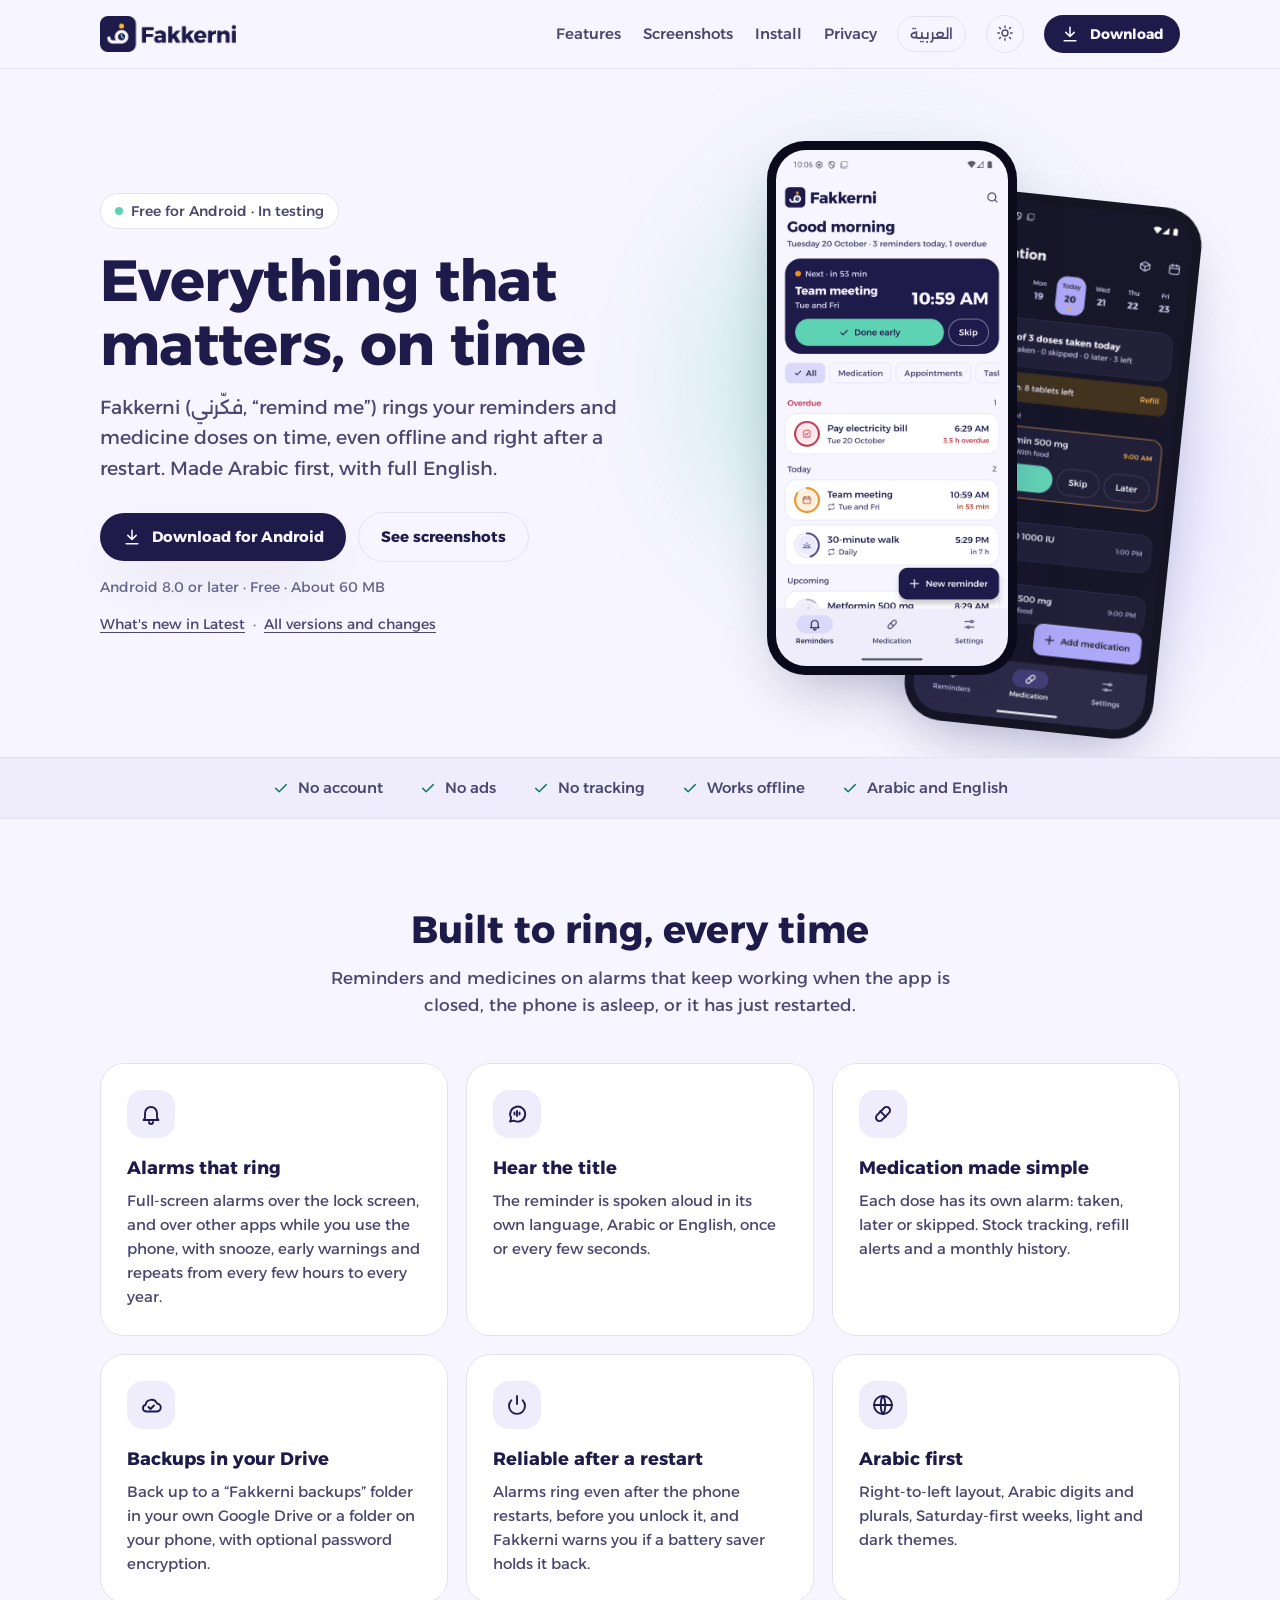
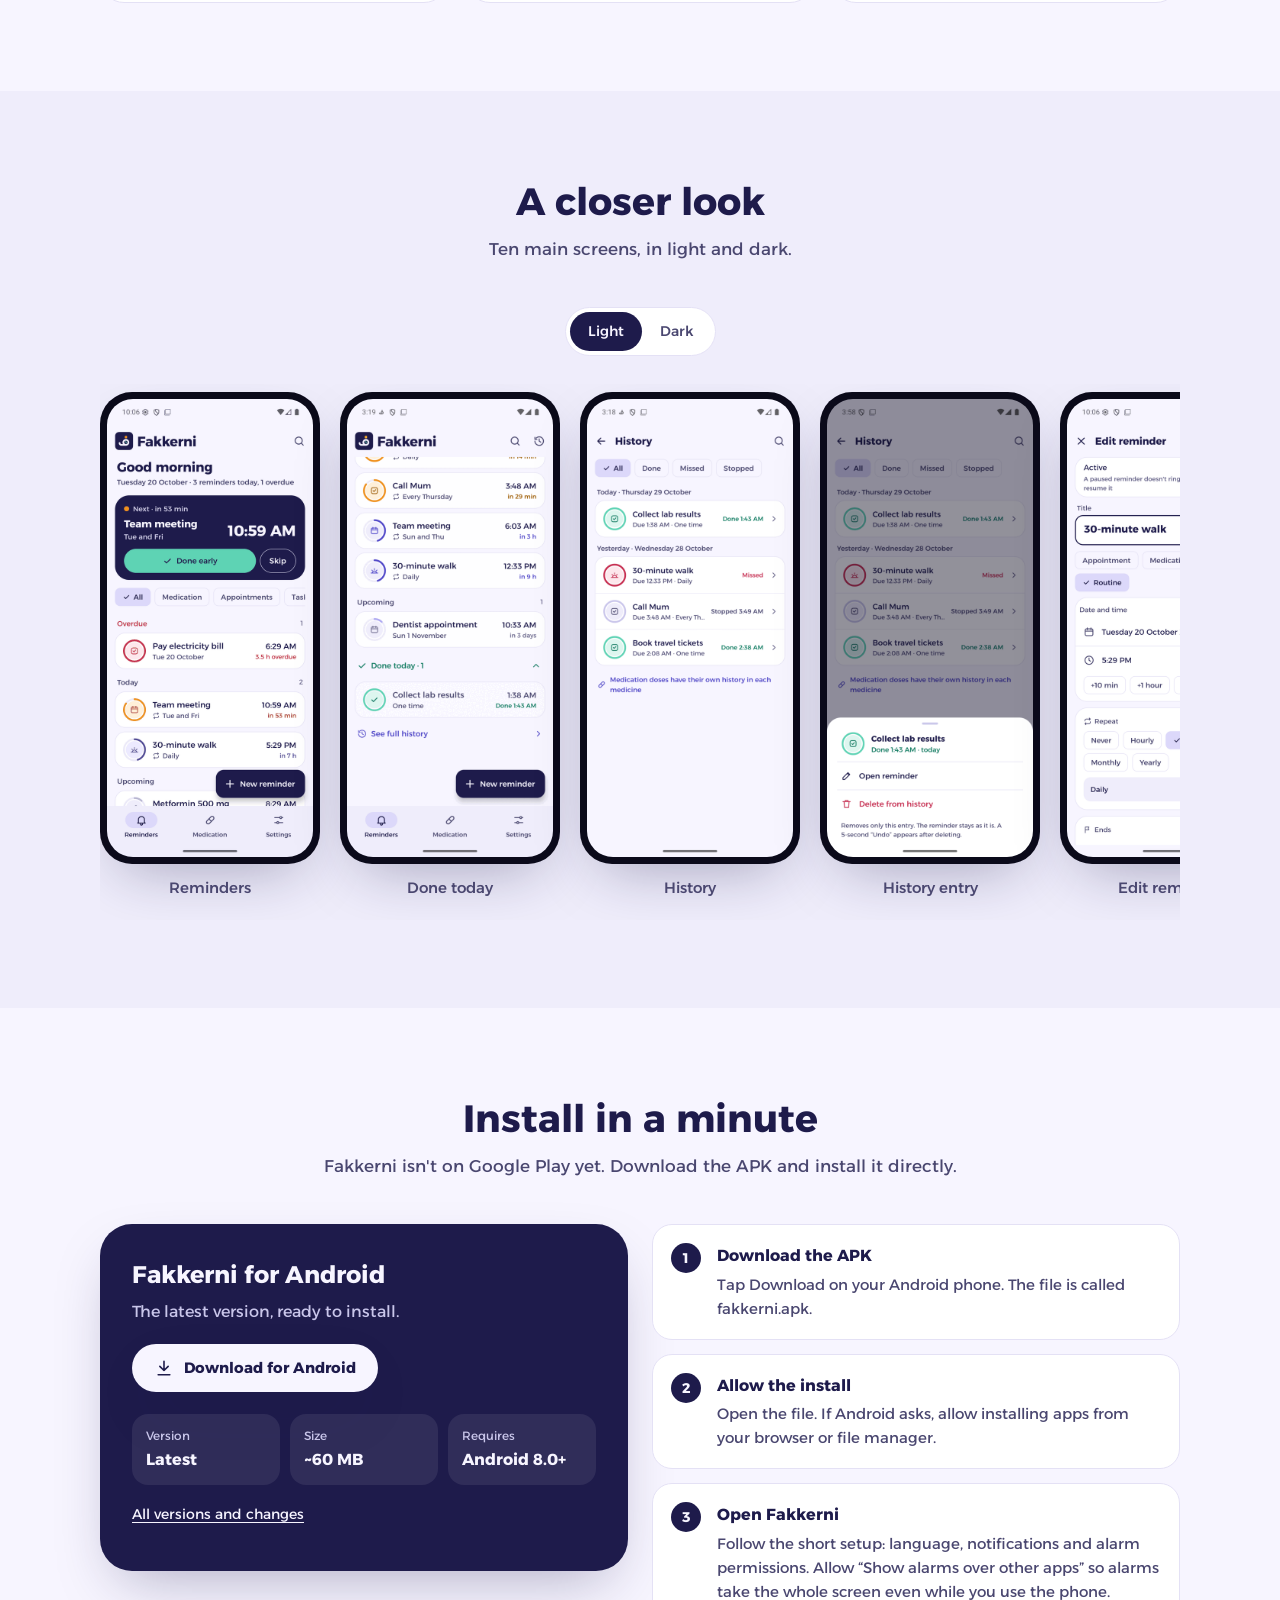
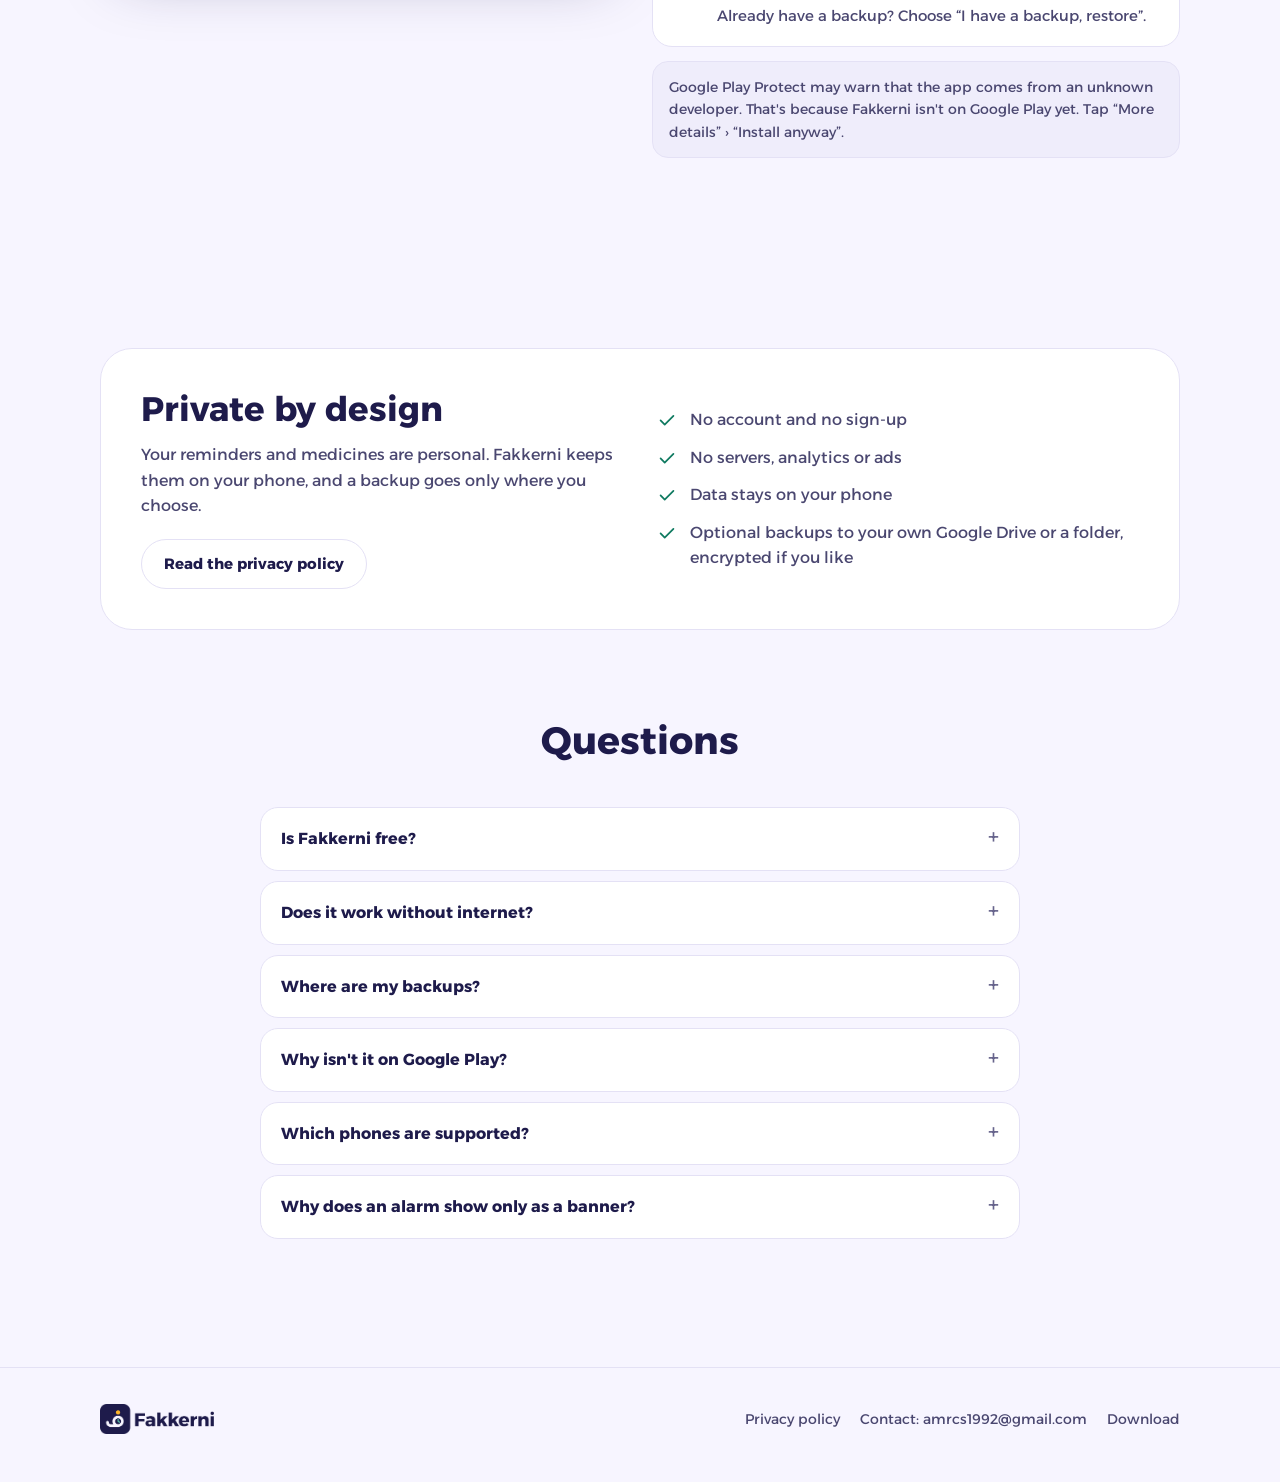
==== commit 47a3d8d8: "feat: smooth light/dark switch The new theme grows out of the switch as a circle (View Transitions, " ====
--- a/index.html
+++ b/index.html
@@ -134,11 +134,40 @@
       document.documentElement.dataset.theme
         ? document.documentElement.dataset.theme === 'dark'
         : matchMedia('(prefers-color-scheme: dark)').matches;
-    document.querySelector('.theme-toggle').addEventListener('click', () => {
+    const toggle = document.querySelector('.theme-toggle');
+    toggle.addEventListener('click', () => {
+      const root = document.documentElement;
       const next = isDark() ? 'light' : 'dark';
-      document.documentElement.dataset.theme = next;
-      try { localStorage.setItem('theme', next); } catch (e) {}
-      document.dispatchEvent(new CustomEvent('themechange', { detail: next }));
+      const apply = () => {
+        root.dataset.theme = next;
+        try { localStorage.setItem('theme', next); } catch (e) {}
+        document.dispatchEvent(new CustomEvent('themechange', { detail: next }));
+      };
+      root.classList.add('theme-switched');
+      // The new theme grows out of the switch as a circle; without View Transitions the colours fade;
+      // with reduce motion it swaps at once.
+      if (matchMedia('(prefers-reduced-motion: reduce)').matches) return apply();
+      if (!document.startViewTransition) {
+        root.classList.add('theme-fade');
+        apply();
+        setTimeout(() => root.classList.remove('theme-fade'), 400);
+        return;
+      }
+      const r = toggle.getBoundingClientRect();
+      const x = r.left + r.width / 2, y = r.top + r.height / 2;
+      root.style.setProperty('--tx', x + 'px');
+      root.style.setProperty('--ty', y + 'px');
+      root.style.setProperty('--tr', Math.hypot(Math.max(x, innerWidth - x), Math.max(y, innerHeight - y)) + 'px');
+      document.startViewTransition(() => {
+        apply();
+        // Let on-screen screenshots decode so they arrive with the new theme, but never hold the switch long.
+        const onScreen = (el) => {
+          const b = el.getBoundingClientRect();
+          return b.bottom > 0 && b.top < innerHeight && b.right > 0 && b.left < innerWidth;
+        };
+        const imgs = [...document.querySelectorAll('.gallery img')].filter(onScreen).map((img) => img.decode().catch(() => {}));
+        return Promise.race([Promise.all(imgs), new Promise((done) => setTimeout(done, 250))]);
+      }).ready.catch(() => {}); // a skipped transition still switches the theme; nothing to report
     });
   </script>
 
--- a/style.css
+++ b/style.css
@@ -396,3 +396,19 @@
 @keyframes ping { 0% { opacity: 0.6; scale: 1; } 80%, 100% { opacity: 0; scale: 3; } }
 @keyframes reveal { from { opacity: 0; translate: 0 18px; } }
 @keyframes faq-open { from { opacity: 0; translate: 0 -4px; } }
+
+/* Theme switch: the new theme grows out of the switch as a circle (View Transitions, see the footer
+   script); other browsers fade the colours for 300ms; reduce motion swaps at once. */
+::view-transition-old(root), ::view-transition-new(root) { animation: none; mix-blend-mode: normal; }
+::view-transition-new(root) { animation: theme-reveal 600ms var(--ease-out); }
+@keyframes theme-reveal {
+  from { clip-path: circle(0 at var(--tx, 50%) var(--ty, 0)); }
+  to { clip-path: circle(var(--tr, 150vmax) at var(--tx, 50%) var(--ty, 0)); }
+}
+.theme-fade, .theme-fade *, .theme-fade *::before, .theme-fade *::after {
+  transition: background-color 300ms var(--ease-out), color 300ms var(--ease-out), border-color 300ms var(--ease-out) !important;
+}
+@media (prefers-reduced-motion: no-preference) {
+  .theme-switched .theme-toggle span { animation: icon-in 450ms var(--ease-out); }
+}
+@keyframes icon-in { from { opacity: 0; rotate: -90deg; scale: 0.6; } }
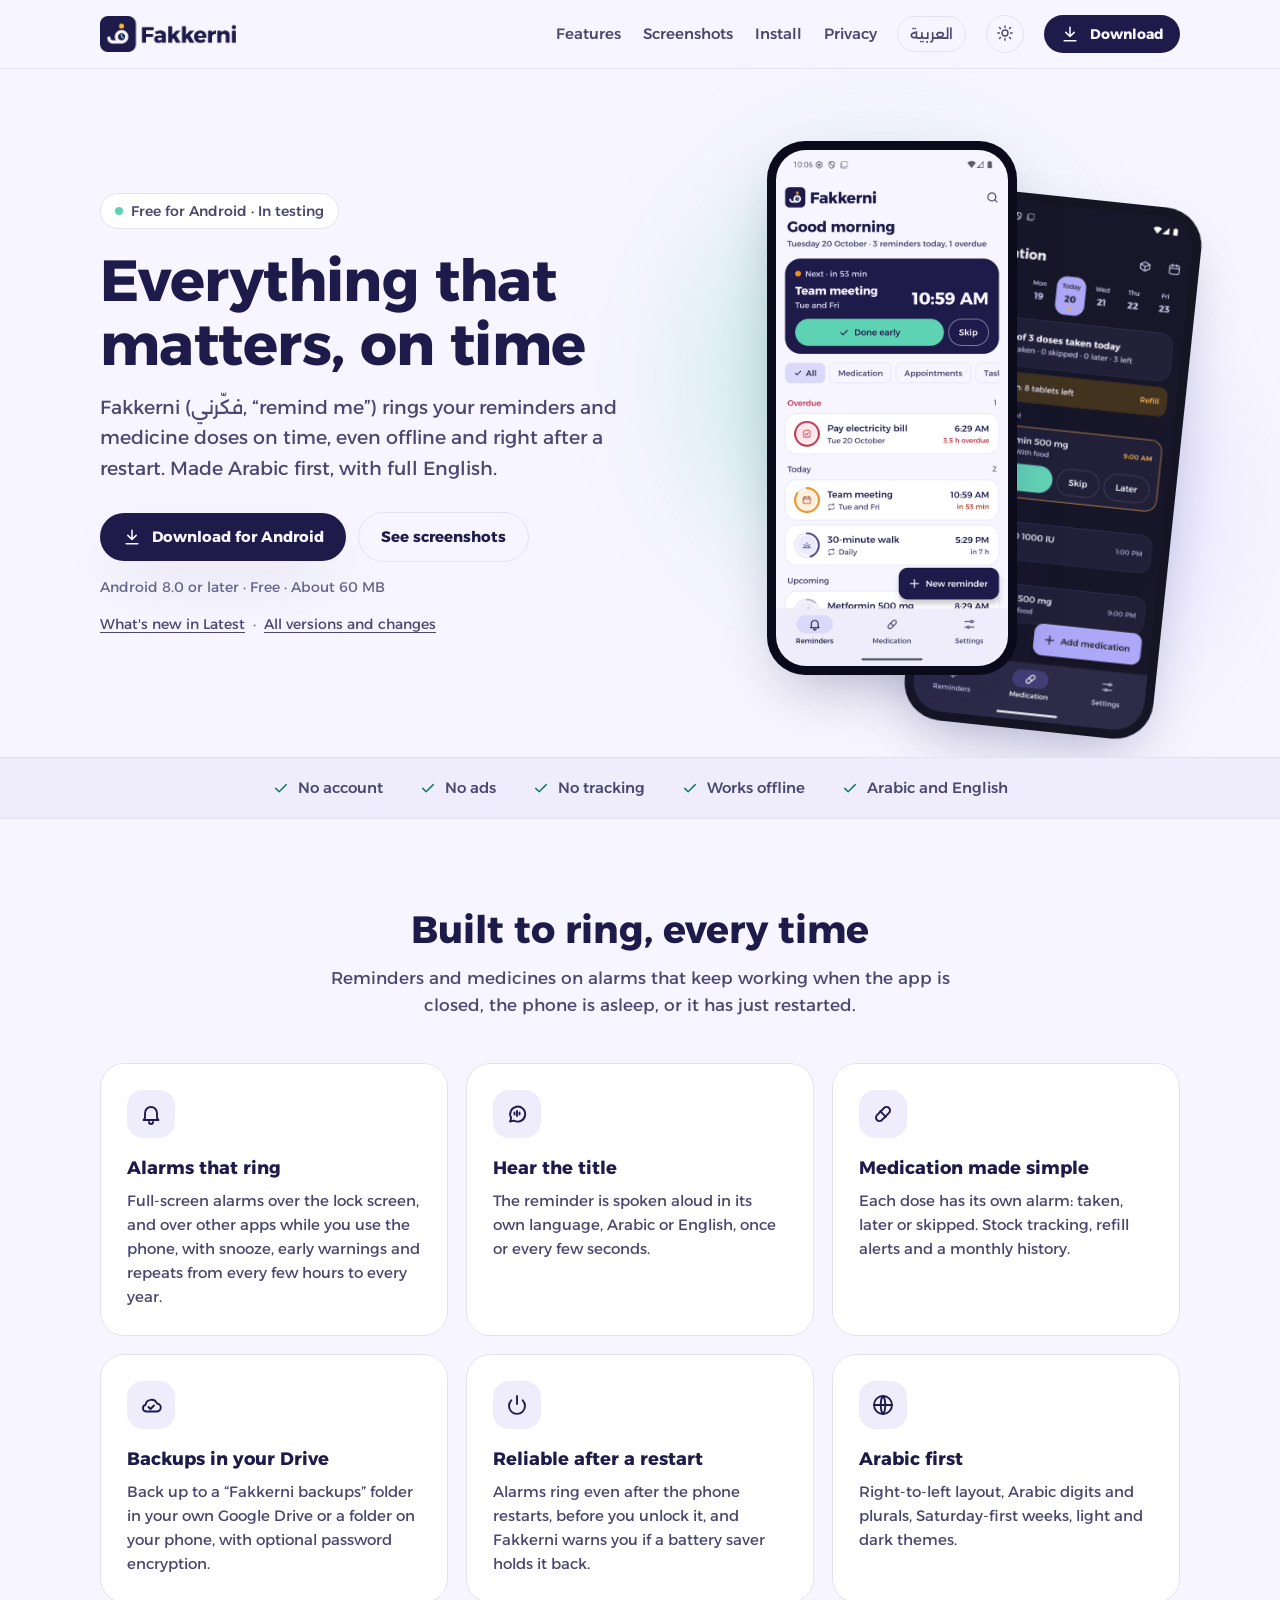
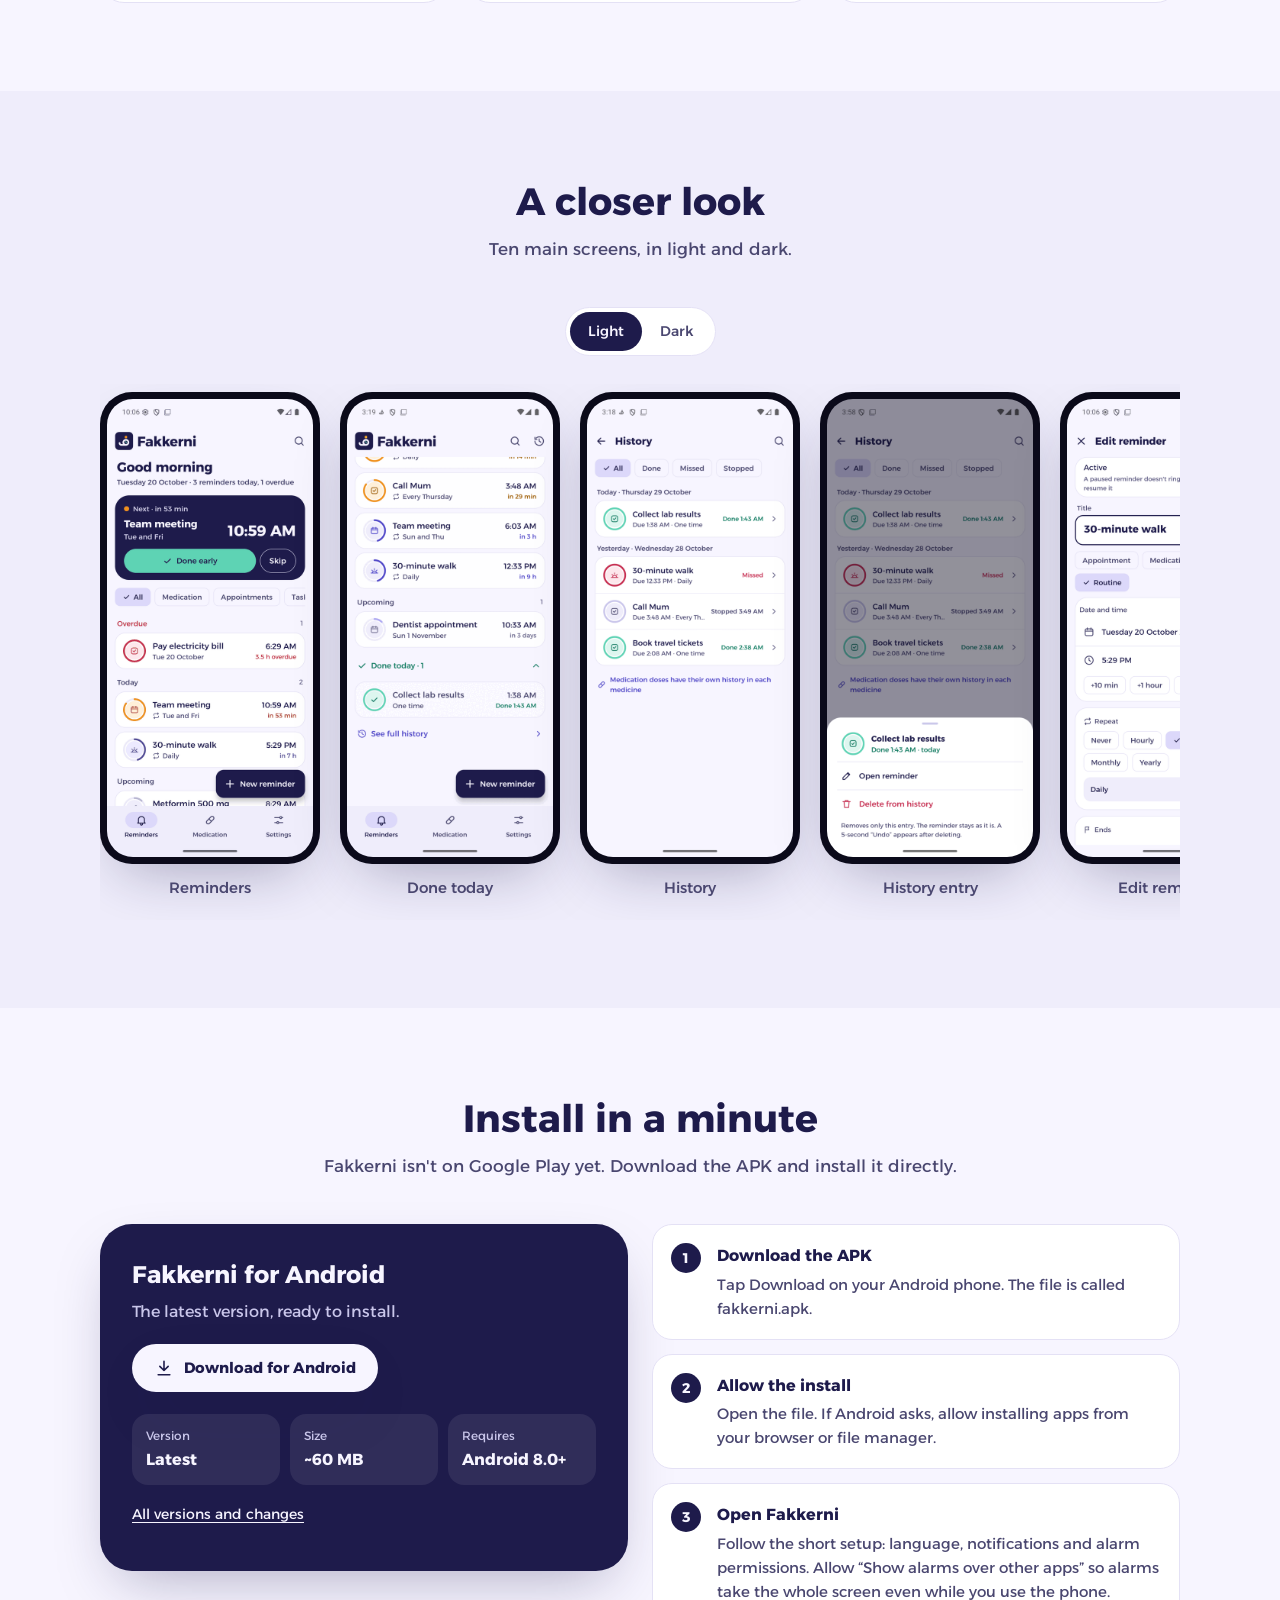
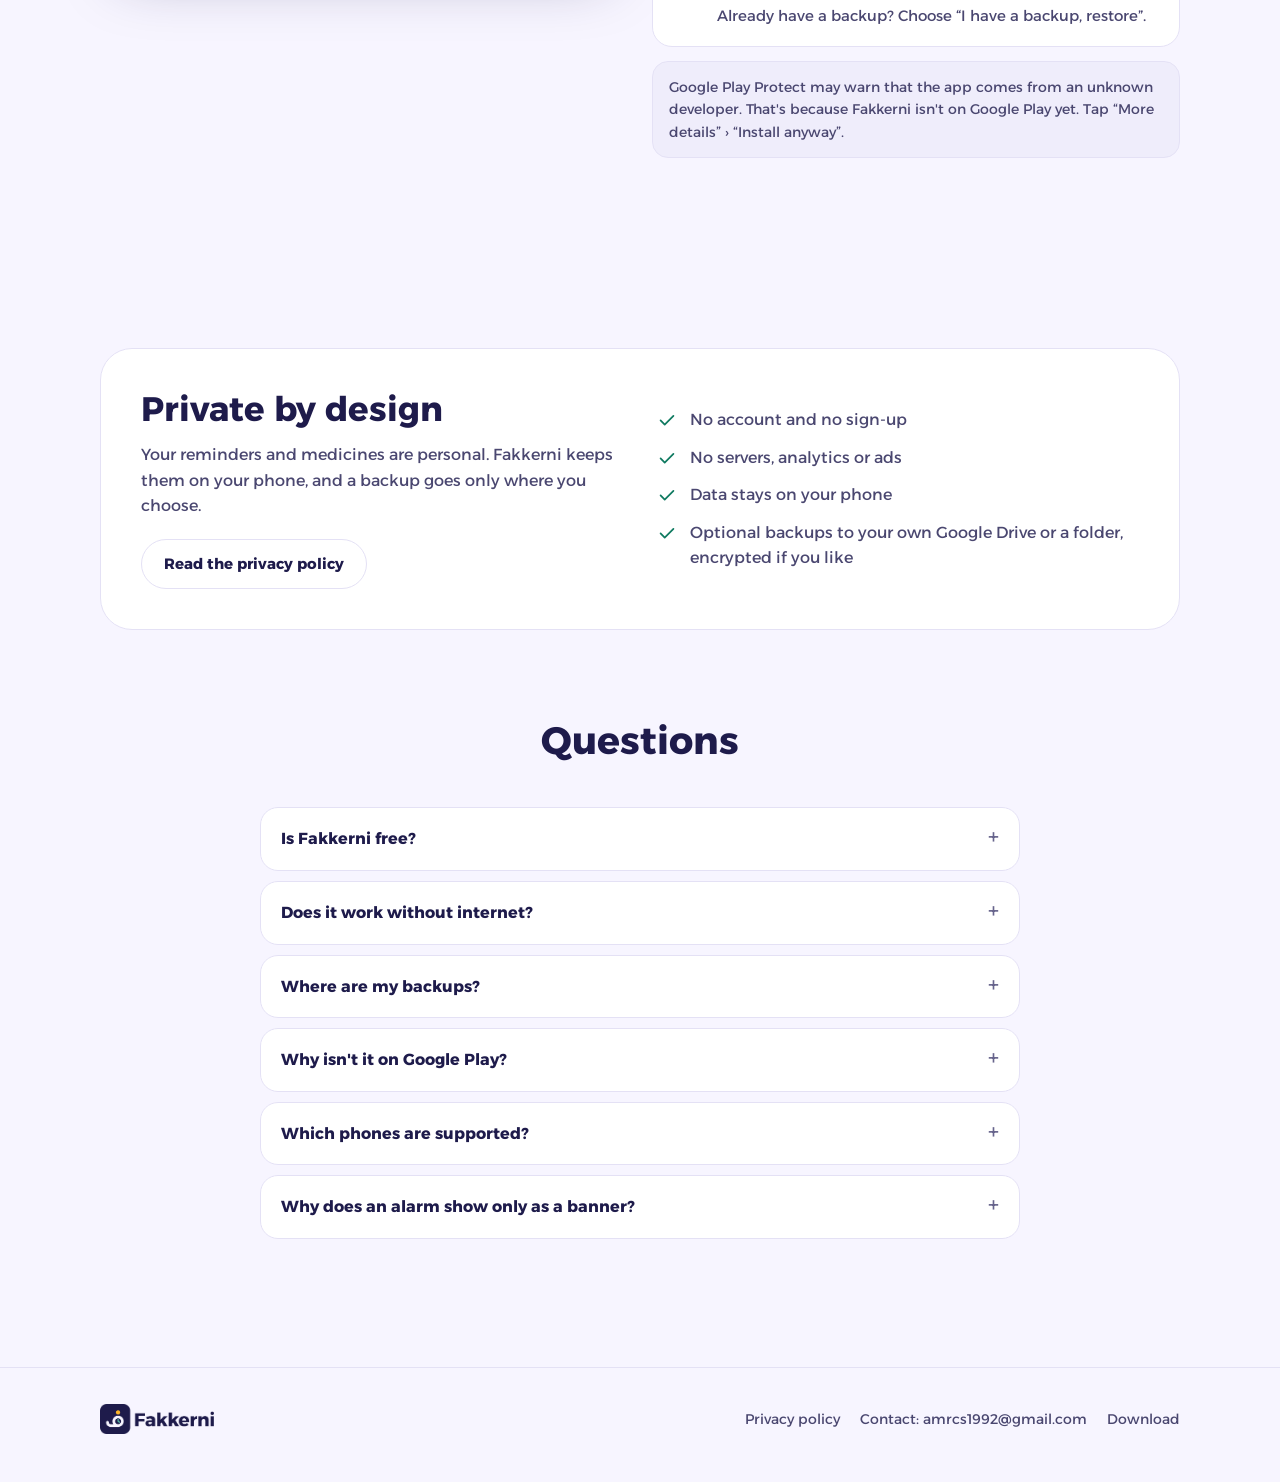
==== commit 2775b20b: "feat: theme switch cross-fades, sun morphs into moon The light/dark button now cross-fades the whole" ====
--- a/index.html
+++ b/index.html
@@ -134,40 +134,41 @@
       document.documentElement.dataset.theme
         ? document.documentElement.dataset.theme === 'dark'
         : matchMedia('(prefers-color-scheme: dark)').matches;
-    const toggle = document.querySelector('.theme-toggle');
-    toggle.addEventListener('click', () => {
+    // Smooth swaps: the page cross-fades from its old look to its new one (View Transitions, see style.css).
+    // Images that are on screen and about to change are fetched first, so they never flash.
+    // Reduce motion swaps at once; browsers without View Transitions fade only the colours.
+    const fadeSwap = async (update, theme) => {
+      const onScreen = (el) => {
+        const b = el.getBoundingClientRect();
+        return b.bottom > 0 && b.top < innerHeight && b.right > 0 && b.left < innerWidth;
+      };
+      const loads = [...document.querySelectorAll('img[data-light]')].filter(onScreen).map((img) => {
+        const next = new Image();
+        next.src = img.dataset[theme];
+        return next.decode().catch(() => {});
+      });
+      await Promise.race([Promise.all(loads), new Promise((done) => setTimeout(done, 400))]);
+      if (matchMedia('(prefers-reduced-motion: reduce)').matches) return update();
+      if (!document.startViewTransition) {
+        document.documentElement.classList.add('theme-fade');
+        update();
+        await new Promise((done) => setTimeout(done, 400));
+        document.documentElement.classList.remove('theme-fade');
+        return;
+      }
+      const swap = document.startViewTransition(update);
+      swap.ready.catch(() => {}); // a skipped transition still swaps; nothing to report
+      return swap.finished;
+    };
+    document.querySelector('.theme-toggle').addEventListener('click', () => {
       const root = document.documentElement;
       const next = isDark() ? 'light' : 'dark';
-      const apply = () => {
+      root.classList.add('theme-switching'); // lets the sun and moon morph (style.css)
+      fadeSwap(() => {
         root.dataset.theme = next;
         try { localStorage.setItem('theme', next); } catch (e) {}
         document.dispatchEvent(new CustomEvent('themechange', { detail: next }));
-      };
-      root.classList.add('theme-switched');
-      // The new theme grows out of the switch as a circle; without View Transitions the colours fade;
-      // with reduce motion it swaps at once.
-      if (matchMedia('(prefers-reduced-motion: reduce)').matches) return apply();
-      if (!document.startViewTransition) {
-        root.classList.add('theme-fade');
-        apply();
-        setTimeout(() => root.classList.remove('theme-fade'), 400);
-        return;
-      }
-      const r = toggle.getBoundingClientRect();
-      const x = r.left + r.width / 2, y = r.top + r.height / 2;
-      root.style.setProperty('--tx', x + 'px');
-      root.style.setProperty('--ty', y + 'px');
-      root.style.setProperty('--tr', Math.hypot(Math.max(x, innerWidth - x), Math.max(y, innerHeight - y)) + 'px');
-      document.startViewTransition(() => {
-        apply();
-        // Let on-screen screenshots decode so they arrive with the new theme, but never hold the switch long.
-        const onScreen = (el) => {
-          const b = el.getBoundingClientRect();
-          return b.bottom > 0 && b.top < innerHeight && b.right > 0 && b.left < innerWidth;
-        };
-        const imgs = [...document.querySelectorAll('.gallery img')].filter(onScreen).map((img) => img.decode().catch(() => {}));
-        return Promise.race([Promise.all(imgs), new Promise((done) => setTimeout(done, 250))]);
-      }).ready.catch(() => {}); // a skipped transition still switches the theme; nothing to report
+      }, next).finally(() => root.classList.remove('theme-switching'));
     });
   </script>
 
@@ -177,7 +178,9 @@
       document.querySelectorAll('.seg button').forEach((x) => x.setAttribute('aria-pressed', String(x.dataset.theme === theme)));
       document.querySelectorAll('.gallery img').forEach((img) => (img.src = img.dataset[theme]));
     };
-    document.querySelectorAll('.seg button').forEach((b) => b.addEventListener('click', () => showShots(b.dataset.theme)));
+    document.querySelectorAll('.seg button').forEach((b) =>
+      b.addEventListener('click', () => fadeSwap(() => showShots(b.dataset.theme), b.dataset.theme)),
+    );
     if (isDark()) showShots('dark');
     document.addEventListener('themechange', (e) => showShots(e.detail));
     // Latest release facts (version, size, checksum) from GitHub; the page works without them.
--- a/style.css
+++ b/style.css
@@ -397,18 +397,24 @@
 @keyframes reveal { from { opacity: 0; translate: 0 18px; } }
 @keyframes faq-open { from { opacity: 0; translate: 0 -4px; } }
 
-/* Theme switch: the new theme grows out of the switch as a circle (View Transitions, see the footer
-   script); other browsers fade the colours for 300ms; reduce motion swaps at once. */
-::view-transition-old(root), ::view-transition-new(root) { animation: none; mix-blend-mode: normal; }
-::view-transition-new(root) { animation: theme-reveal 600ms var(--ease-out); }
-@keyframes theme-reveal {
-  from { clip-path: circle(0 at var(--tx, 50%) var(--ty, 0)); }
-  to { clip-path: circle(var(--tr, 150vmax) at var(--tx, 50%) var(--ty, 0)); }
-}
+/* Theme switch: the page cross-fades while the sun spins and shrinks away and the moon spins in (and
+   back). Built on View Transitions (see the footer script). Other browsers fade the colours and spin the
+   new icon in; reduce motion swaps at once. The gallery Light / Dark buttons use the same cross-fade. */
+::view-transition-old(root), ::view-transition-new(root) {
+  animation-duration: 450ms;
+  animation-timing-function: var(--ease-loop);
+}
+.theme-switching .theme-toggle span { view-transition-name: theme-icon; }
+::view-transition-group(theme-icon) { animation-duration: 500ms; }
+::view-transition-old(theme-icon) { animation: icon-out 260ms cubic-bezier(0.55, 0, 1, 0.45) both; }
+::view-transition-new(theme-icon) { animation: icon-in 340ms var(--ease-out) 160ms both; }
+@keyframes icon-out { to { opacity: 0; rotate: 90deg; scale: 0; } }
+@keyframes icon-in { from { opacity: 0; rotate: -90deg; scale: 0; } }
 .theme-fade, .theme-fade *, .theme-fade *::before, .theme-fade *::after {
   transition: background-color 300ms var(--ease-out), color 300ms var(--ease-out), border-color 300ms var(--ease-out) !important;
 }
-@media (prefers-reduced-motion: no-preference) {
-  .theme-switched .theme-toggle span { animation: icon-in 450ms var(--ease-out); }
-}
-@keyframes icon-in { from { opacity: 0; rotate: -90deg; scale: 0.6; } }
+@supports not (view-transition-name: none) {
+  @media (prefers-reduced-motion: no-preference) {
+    .theme-switching .theme-toggle span { animation: icon-in 340ms var(--ease-out); }
+  }
+}
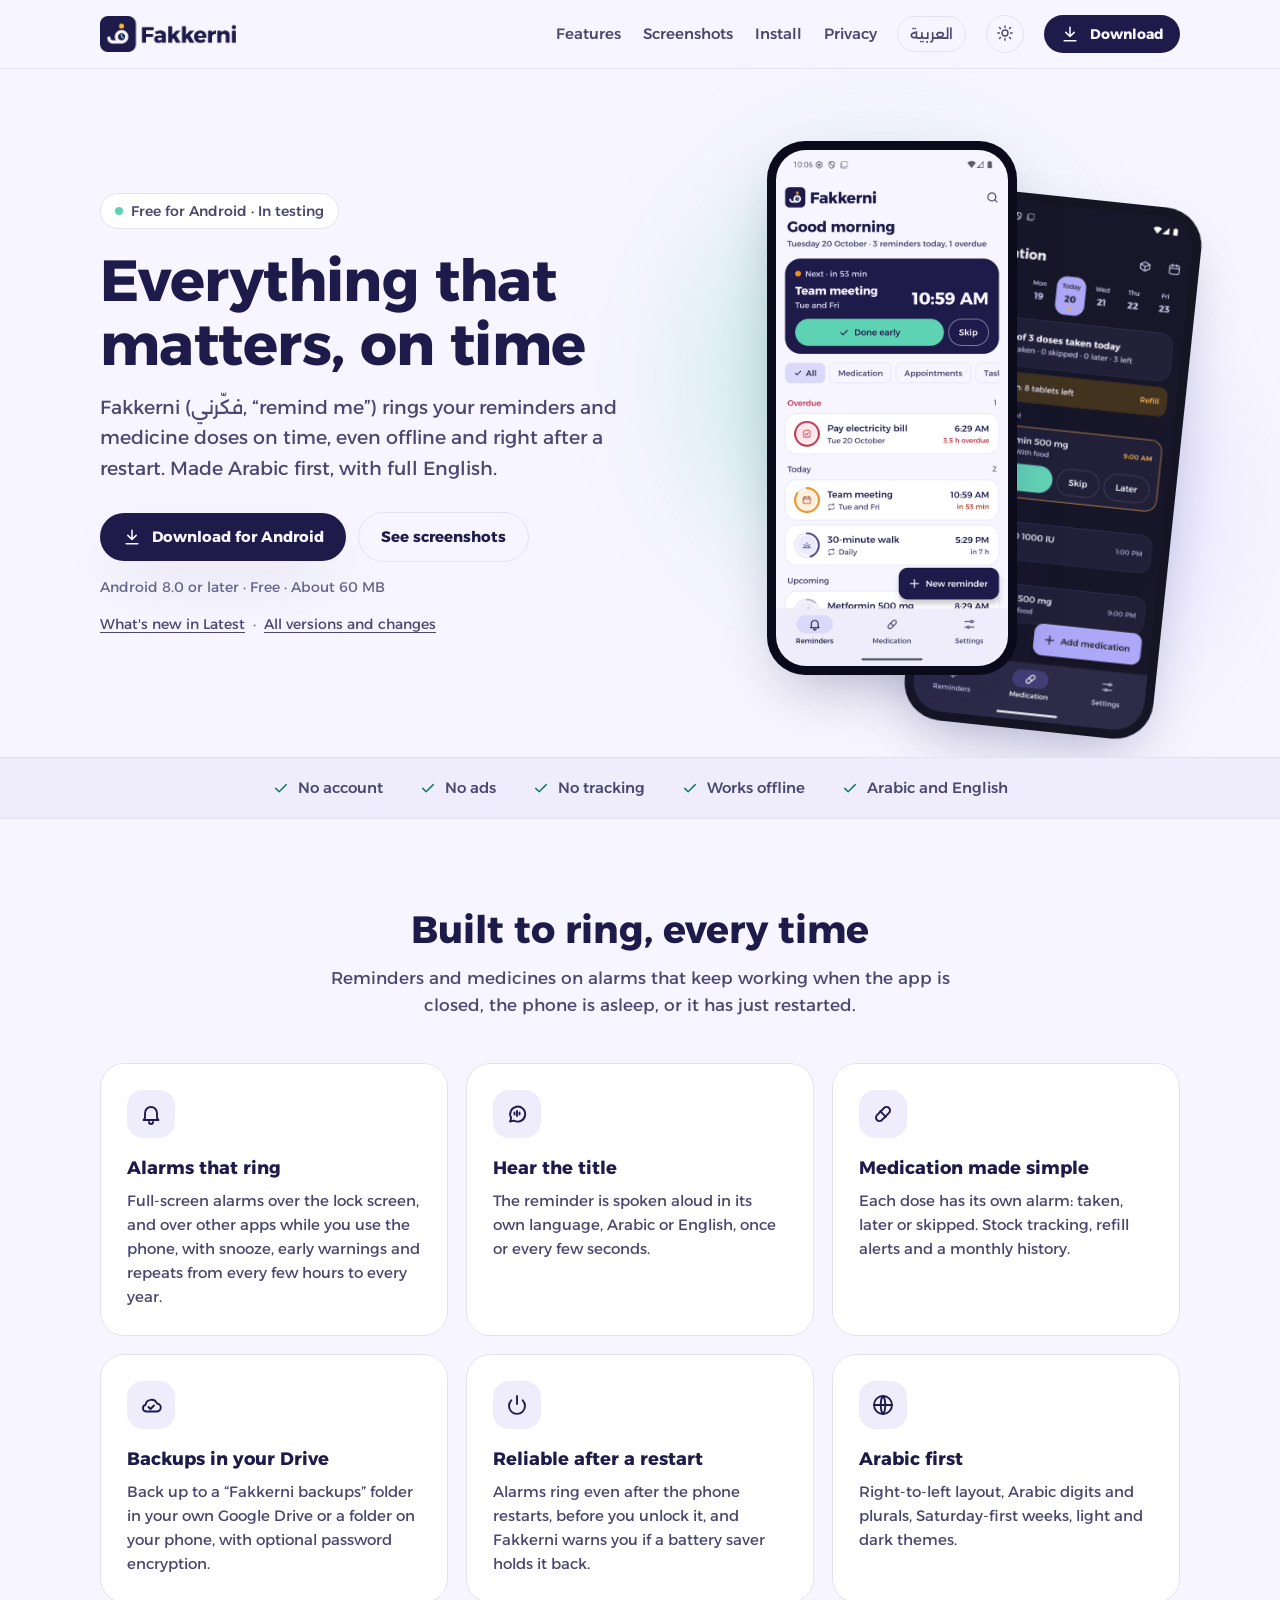
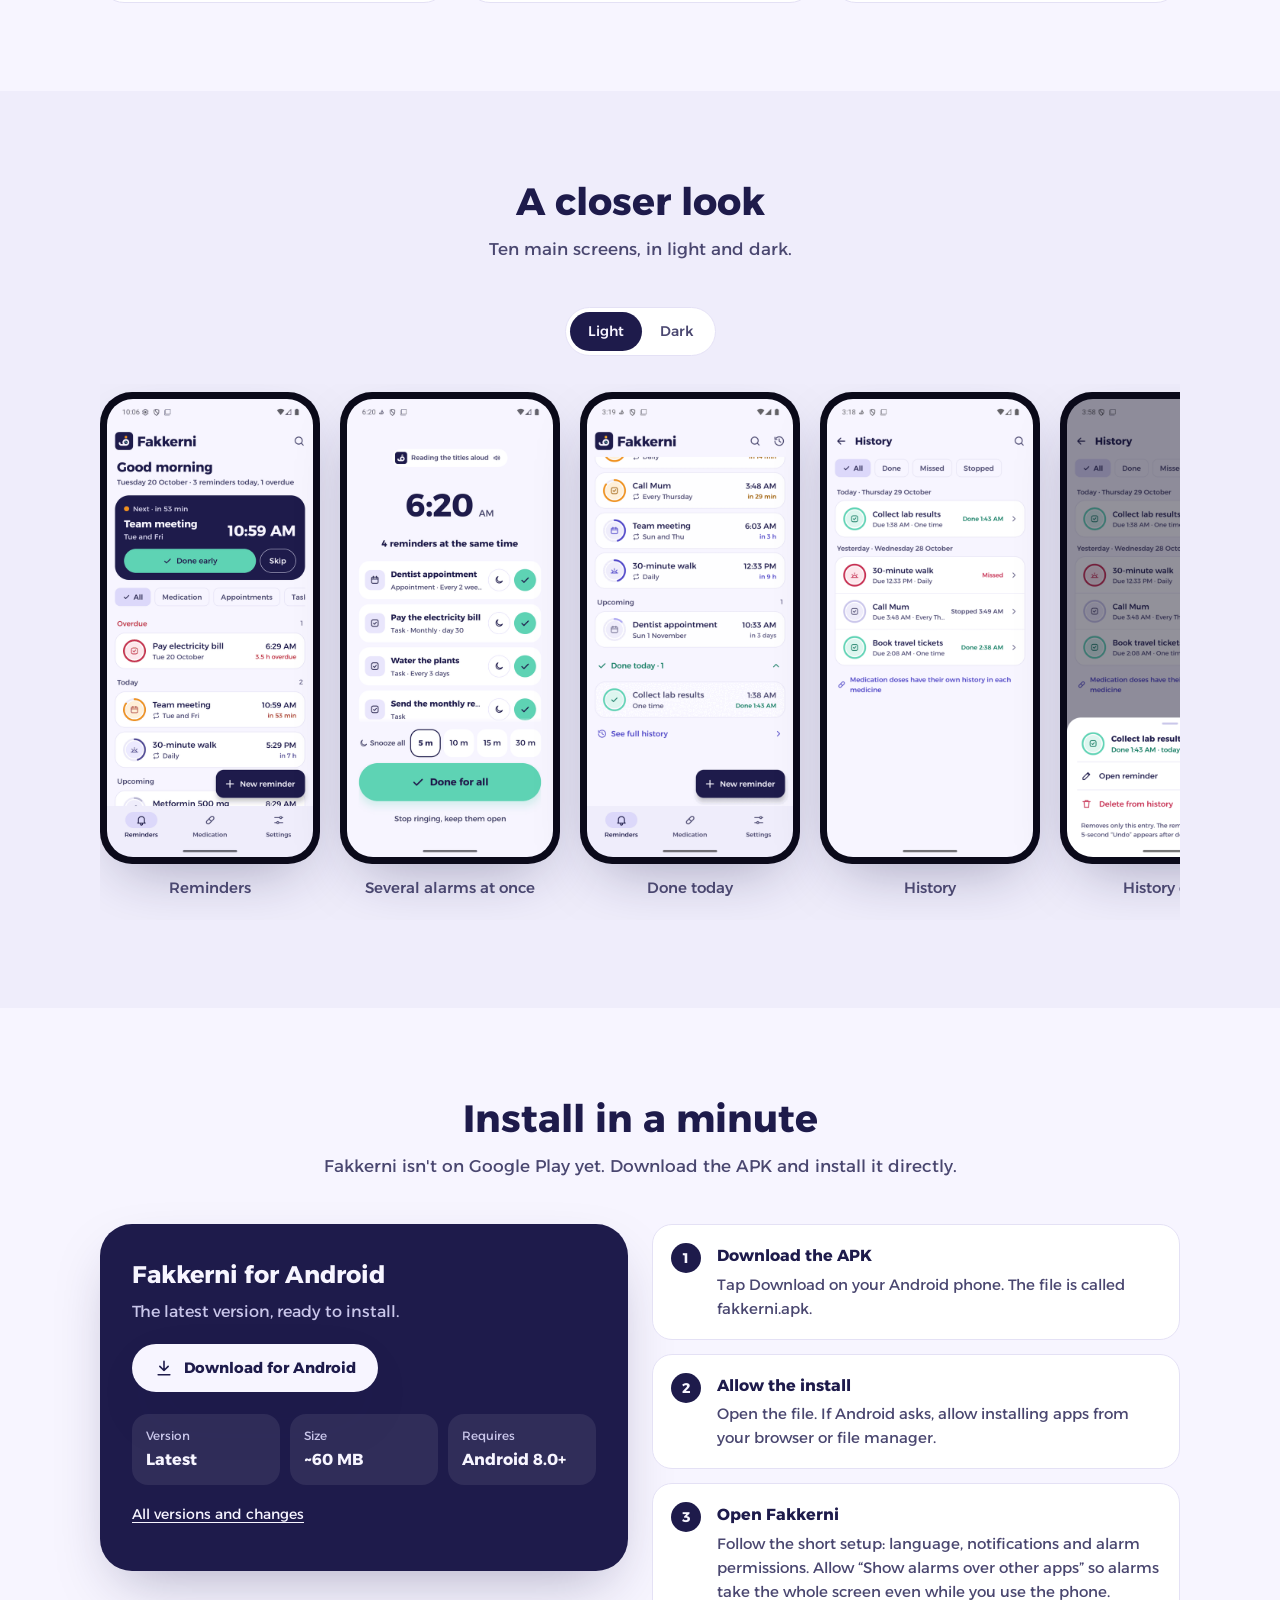
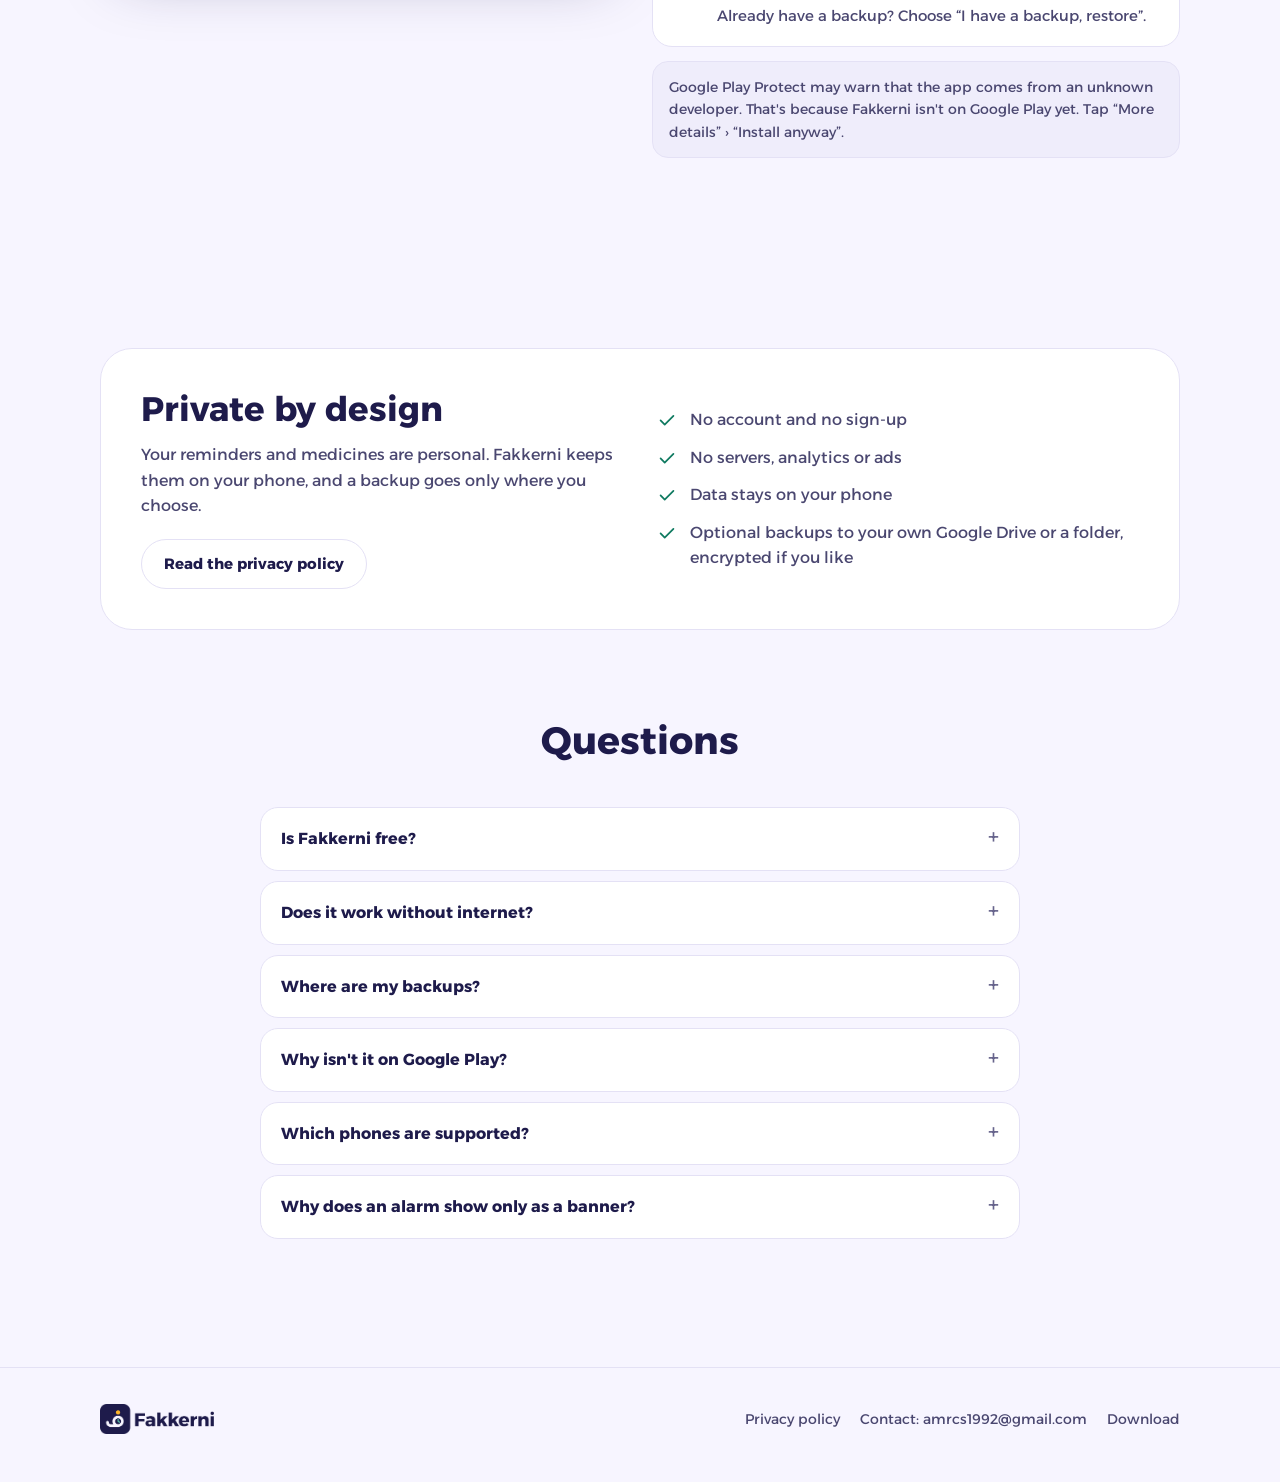
==== commit 2ac5042e: "feat: several alarms at once in the screenshot gallery The 0.12.0 ringing screen, where reminders du" ====
--- a/index.html
+++ b/index.html
@@ -66,7 +66,7 @@
           <button type="button" data-theme="light" aria-pressed="true">Light</button>
           <button type="button" data-theme="dark" aria-pressed="false">Dark</button>
         </div></div>
-        <div class="gallery"><figure data-reveal><div class="phone"><img loading="lazy" src="assets/shots/en-light-home.png" data-light="assets/shots/en-light-home.png" data-dark="assets/shots/en-dark-home.png" alt="Reminders"></div><figcaption>Reminders</figcaption></figure><figure data-reveal><div class="phone"><img loading="lazy" src="assets/shots/en-light-done-today.png" data-light="assets/shots/en-light-done-today.png" data-dark="assets/shots/en-dark-done-today.png" alt="Done today"></div><figcaption>Done today</figcaption></figure><figure data-reveal><div class="phone"><img loading="lazy" src="assets/shots/en-light-history.png" data-light="assets/shots/en-light-history.png" data-dark="assets/shots/en-dark-history.png" alt="History"></div><figcaption>History</figcaption></figure><figure data-reveal><div class="phone"><img loading="lazy" src="assets/shots/en-light-history-sheet.png" data-light="assets/shots/en-light-history-sheet.png" data-dark="assets/shots/en-dark-history-sheet.png" alt="History entry"></div><figcaption>History entry</figcaption></figure><figure data-reveal><div class="phone"><img loading="lazy" src="assets/shots/en-light-edit.png" data-light="assets/shots/en-light-edit.png" data-dark="assets/shots/en-dark-edit.png" alt="Edit reminder"></div><figcaption>Edit reminder</figcaption></figure><figure data-reveal><div class="phone"><img loading="lazy" src="assets/shots/en-light-completed.png" data-light="assets/shots/en-light-completed.png" data-dark="assets/shots/en-dark-completed.png" alt="Completed reminder"></div><figcaption>Completed reminder</figcaption></figure><figure data-reveal><div class="phone"><img loading="lazy" src="assets/shots/en-light-medication.png" data-light="assets/shots/en-light-medication.png" data-dark="assets/shots/en-dark-medication.png" alt="Medication"></div><figcaption>Medication</figcaption></figure><figure data-reveal><div class="phone"><img loading="lazy" src="assets/shots/en-light-settings.png" data-light="assets/shots/en-light-settings.png" data-dark="assets/shots/en-dark-settings.png" alt="Settings"></div><figcaption>Settings</figcaption></figure><figure data-reveal><div class="phone"><img loading="lazy" src="assets/shots/en-light-clear-history.png" data-light="assets/shots/en-light-clear-history.png" data-dark="assets/shots/en-dark-clear-history.png" alt="Clear history"></div><figcaption>Clear history</figcaption></figure><figure data-reveal><div class="phone"><img loading="lazy" src="assets/shots/en-light-backup.png" data-light="assets/shots/en-light-backup.png" data-dark="assets/shots/en-dark-backup.png" alt="Backup"></div><figcaption>Backup</figcaption></figure></div>
+        <div class="gallery"><figure data-reveal><div class="phone"><img loading="lazy" src="assets/shots/en-light-home.png" data-light="assets/shots/en-light-home.png" data-dark="assets/shots/en-dark-home.png" alt="Reminders"></div><figcaption>Reminders</figcaption></figure><figure data-reveal><div class="phone"><img loading="lazy" src="assets/shots/en-light-several-alarms.png" data-light="assets/shots/en-light-several-alarms.png" data-dark="assets/shots/en-dark-several-alarms.png" alt="Several alarms at once"></div><figcaption>Several alarms at once</figcaption></figure><figure data-reveal><div class="phone"><img loading="lazy" src="assets/shots/en-light-done-today.png" data-light="assets/shots/en-light-done-today.png" data-dark="assets/shots/en-dark-done-today.png" alt="Done today"></div><figcaption>Done today</figcaption></figure><figure data-reveal><div class="phone"><img loading="lazy" src="assets/shots/en-light-history.png" data-light="assets/shots/en-light-history.png" data-dark="assets/shots/en-dark-history.png" alt="History"></div><figcaption>History</figcaption></figure><figure data-reveal><div class="phone"><img loading="lazy" src="assets/shots/en-light-history-sheet.png" data-light="assets/shots/en-light-history-sheet.png" data-dark="assets/shots/en-dark-history-sheet.png" alt="History entry"></div><figcaption>History entry</figcaption></figure><figure data-reveal><div class="phone"><img loading="lazy" src="assets/shots/en-light-edit.png" data-light="assets/shots/en-light-edit.png" data-dark="assets/shots/en-dark-edit.png" alt="Edit reminder"></div><figcaption>Edit reminder</figcaption></figure><figure data-reveal><div class="phone"><img loading="lazy" src="assets/shots/en-light-completed.png" data-light="assets/shots/en-light-completed.png" data-dark="assets/shots/en-dark-completed.png" alt="Completed reminder"></div><figcaption>Completed reminder</figcaption></figure><figure data-reveal><div class="phone"><img loading="lazy" src="assets/shots/en-light-medication.png" data-light="assets/shots/en-light-medication.png" data-dark="assets/shots/en-dark-medication.png" alt="Medication"></div><figcaption>Medication</figcaption></figure><figure data-reveal><div class="phone"><img loading="lazy" src="assets/shots/en-light-settings.png" data-light="assets/shots/en-light-settings.png" data-dark="assets/shots/en-dark-settings.png" alt="Settings"></div><figcaption>Settings</figcaption></figure><figure data-reveal><div class="phone"><img loading="lazy" src="assets/shots/en-light-clear-history.png" data-light="assets/shots/en-light-clear-history.png" data-dark="assets/shots/en-dark-clear-history.png" alt="Clear history"></div><figcaption>Clear history</figcaption></figure><figure data-reveal><div class="phone"><img loading="lazy" src="assets/shots/en-light-backup.png" data-light="assets/shots/en-light-backup.png" data-dark="assets/shots/en-dark-backup.png" alt="Backup"></div><figcaption>Backup</figcaption></figure></div>
       </div>
     </section>
 
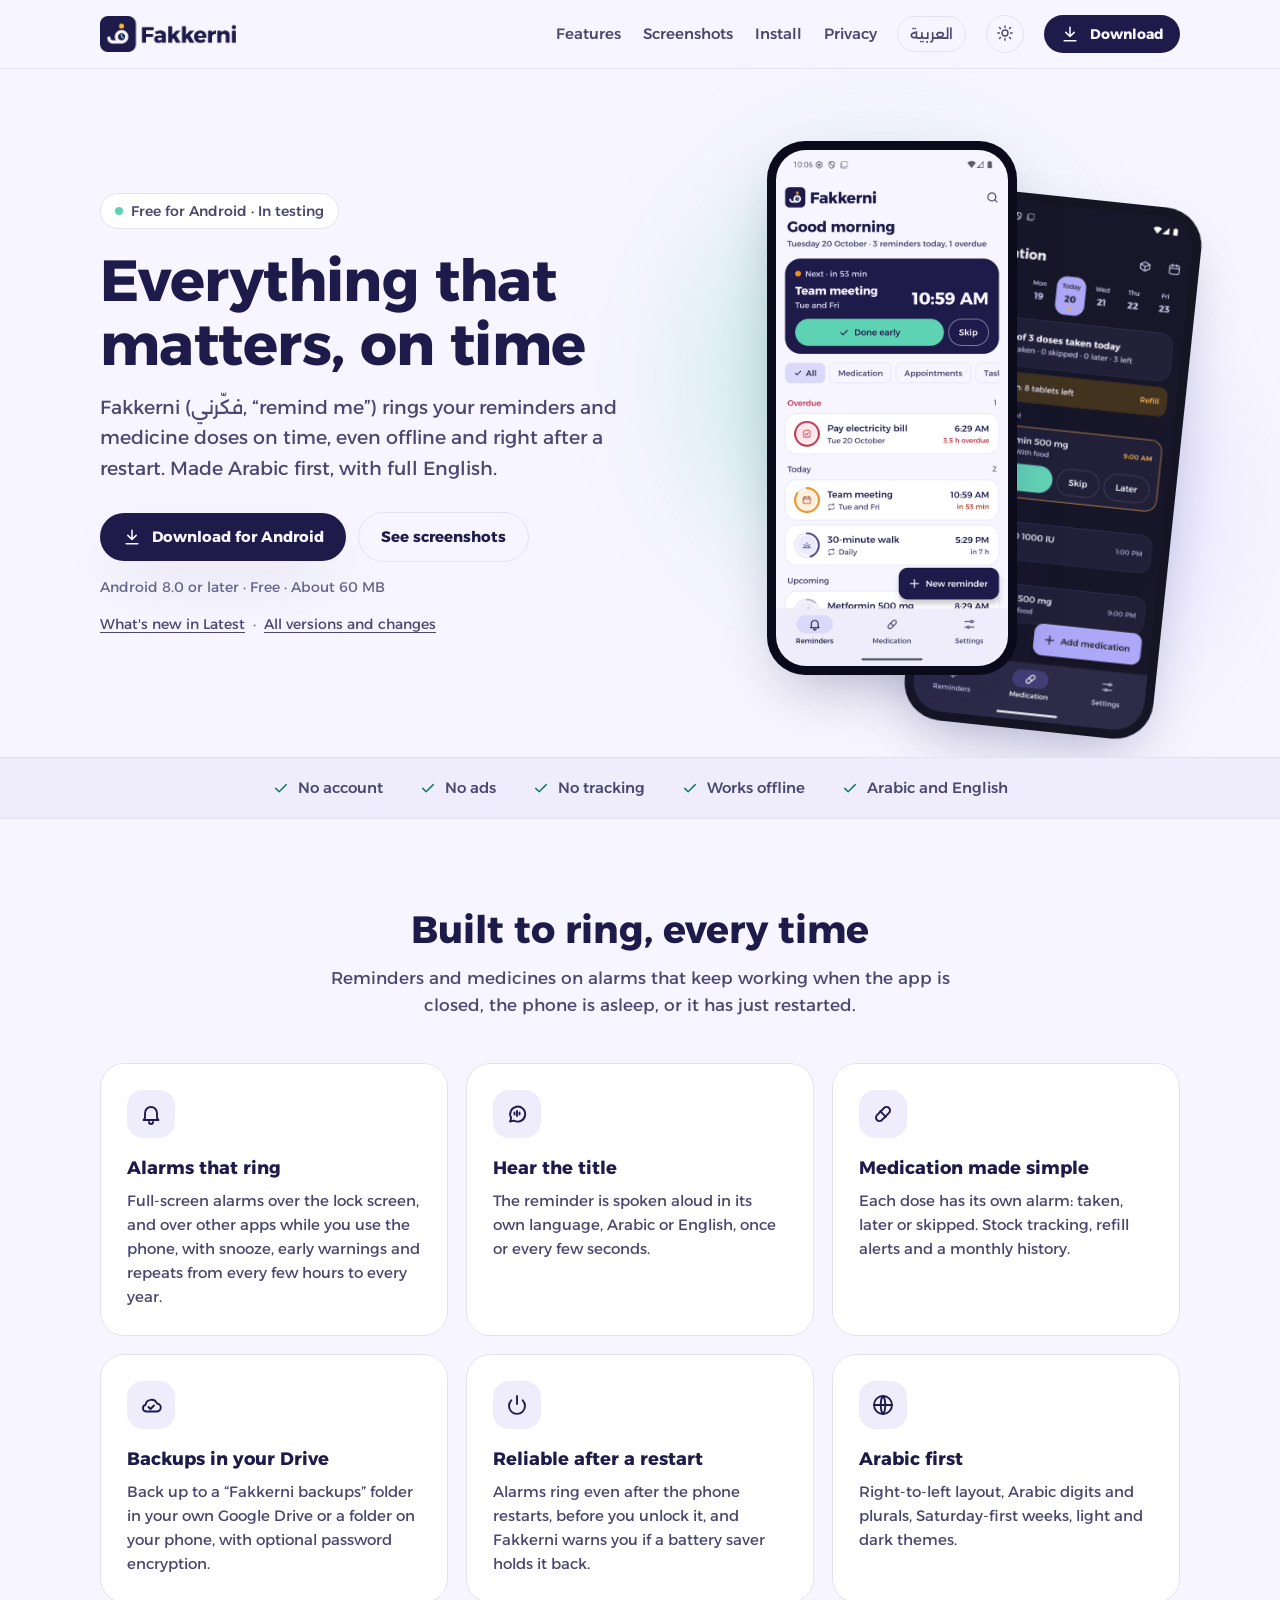
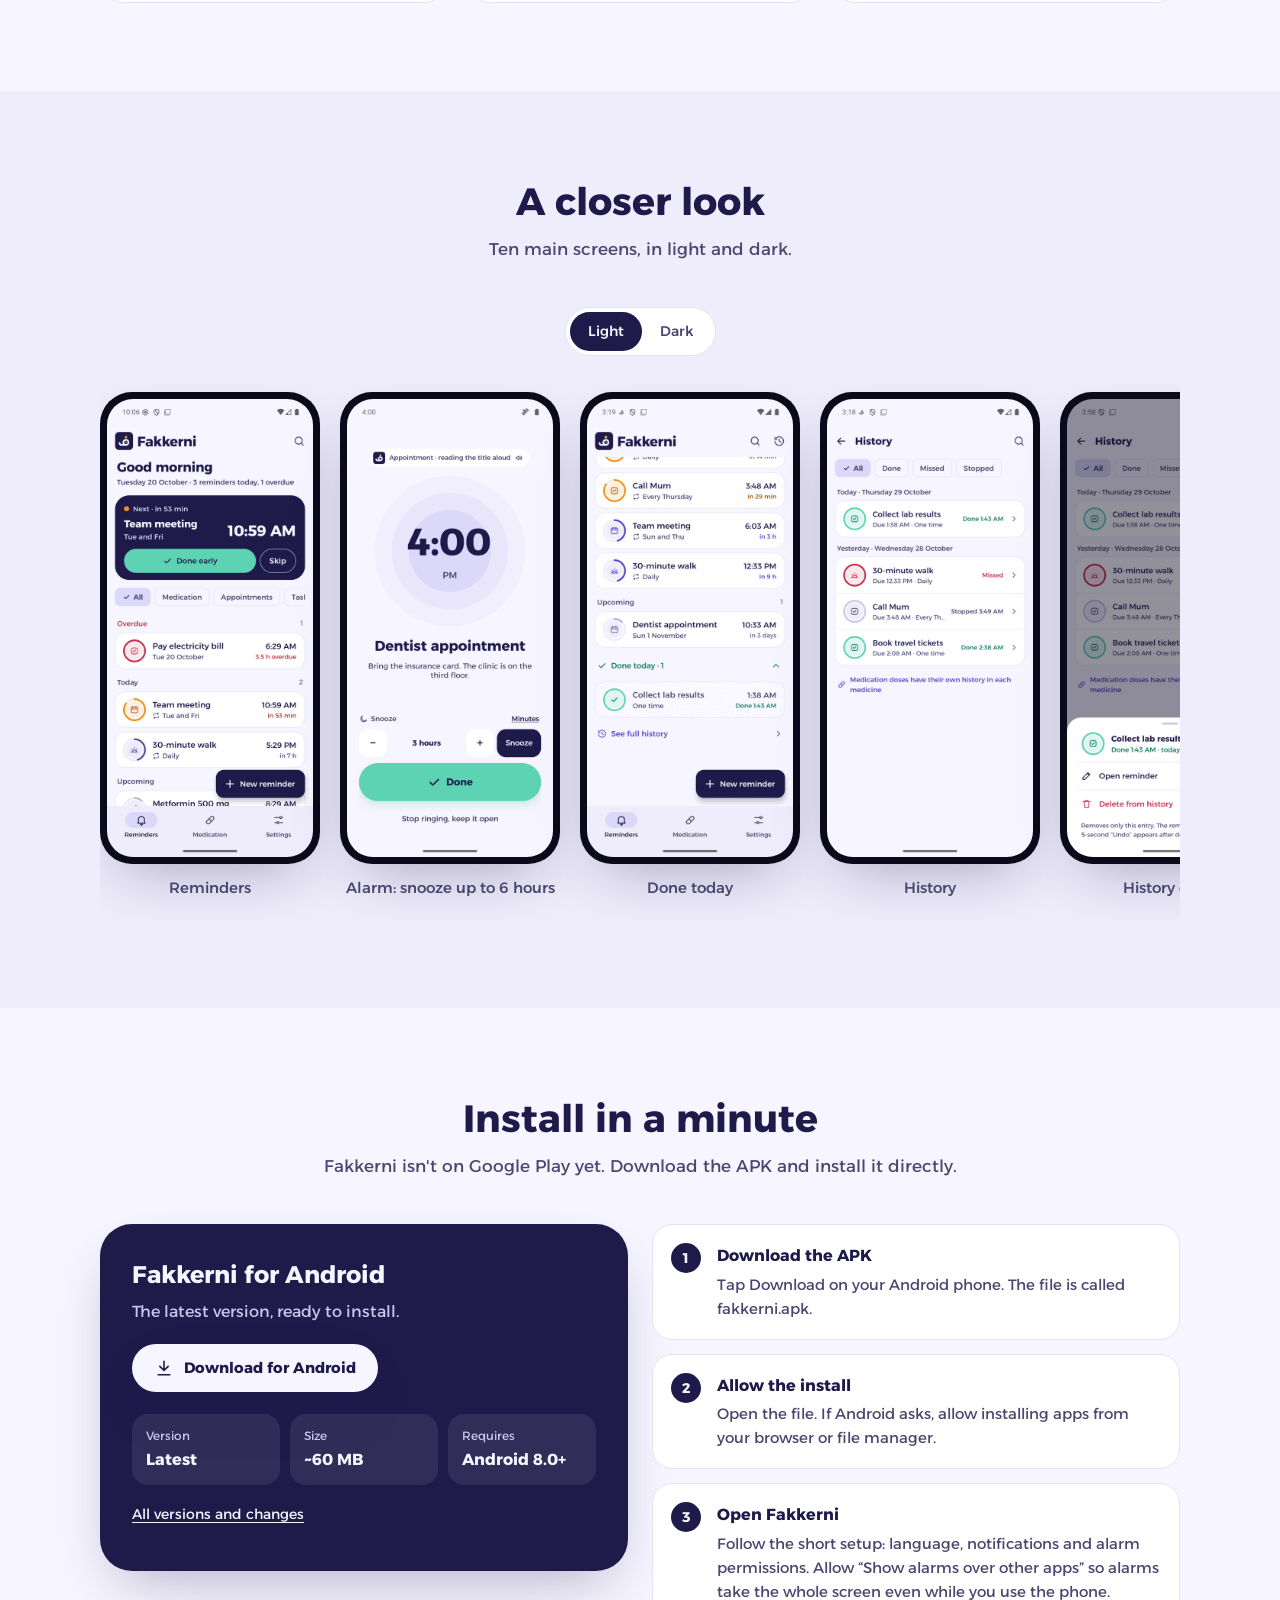
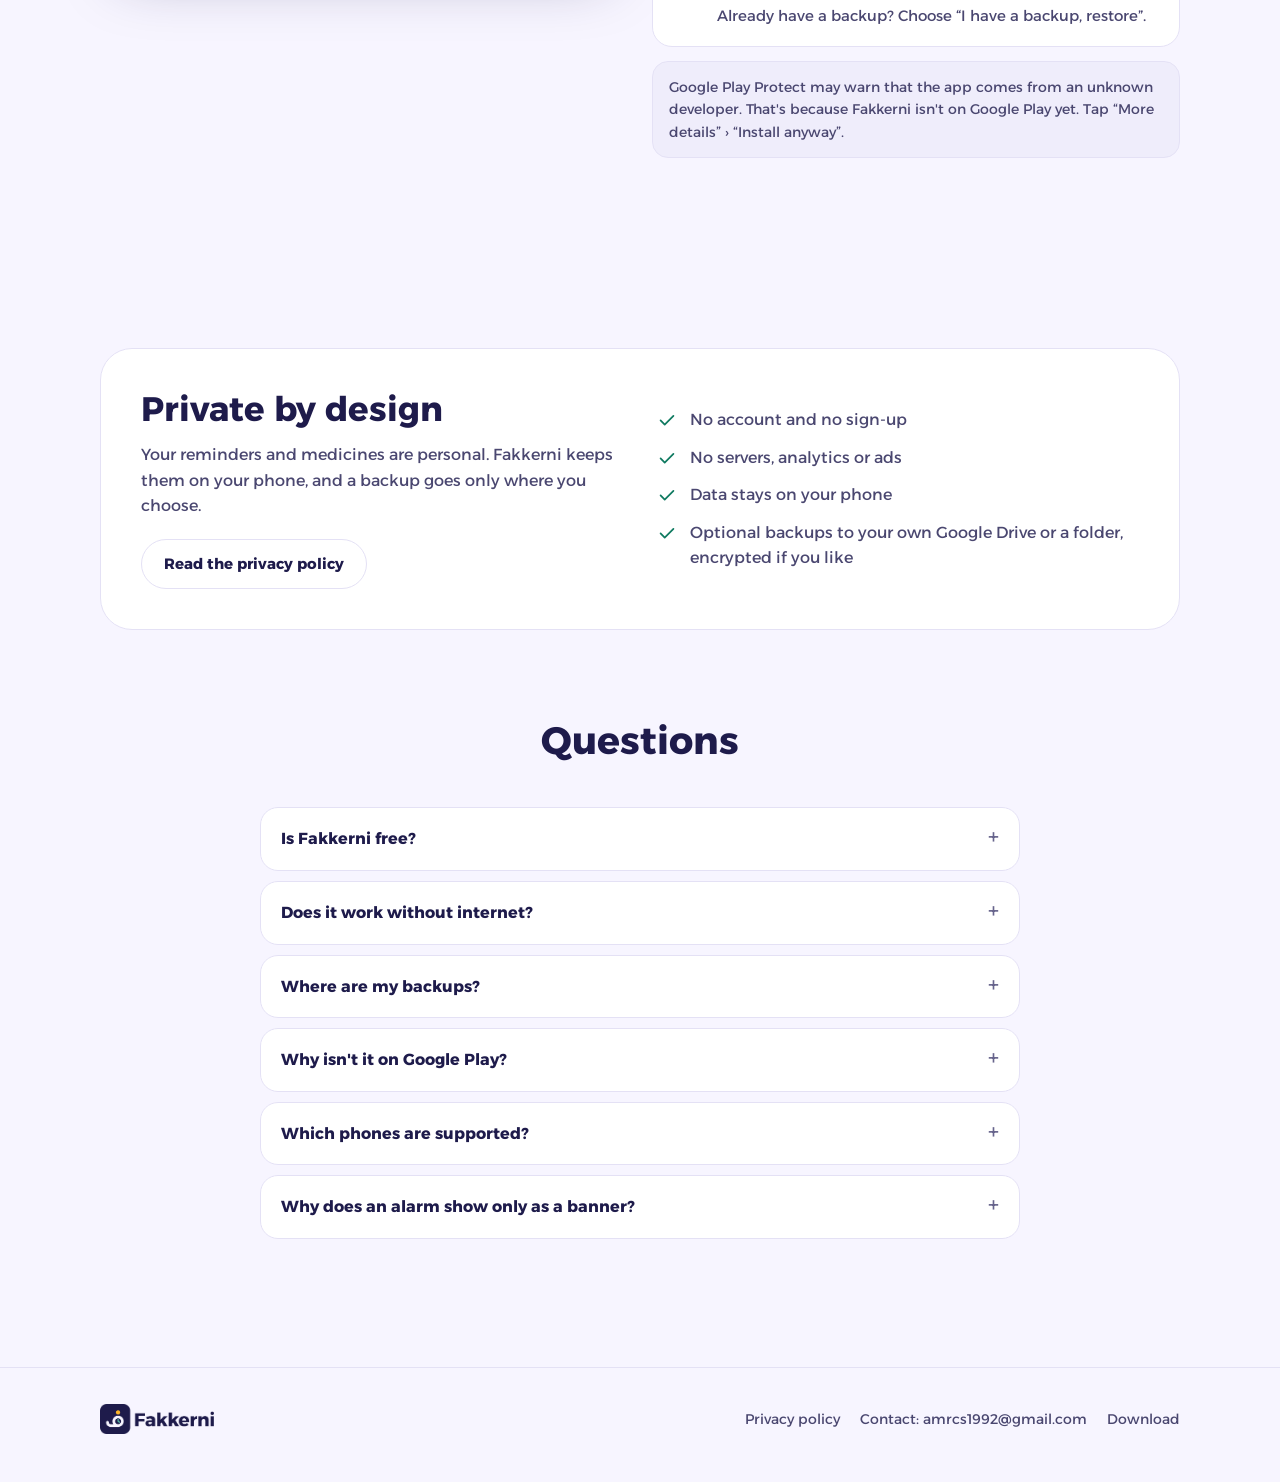
==== commit 8c62df2d: "feat: gallery shows the alarm with the longer snooze" ====
--- a/index.html
+++ b/index.html
@@ -66,7 +66,7 @@
           <button type="button" data-theme="light" aria-pressed="true">Light</button>
           <button type="button" data-theme="dark" aria-pressed="false">Dark</button>
         </div></div>
-        <div class="gallery"><figure data-reveal><div class="phone"><img loading="lazy" src="assets/shots/en-light-home.png" data-light="assets/shots/en-light-home.png" data-dark="assets/shots/en-dark-home.png" alt="Reminders"></div><figcaption>Reminders</figcaption></figure><figure data-reveal><div class="phone"><img loading="lazy" src="assets/shots/en-light-several-alarms.png" data-light="assets/shots/en-light-several-alarms.png" data-dark="assets/shots/en-dark-several-alarms.png" alt="Several alarms at once"></div><figcaption>Several alarms at once</figcaption></figure><figure data-reveal><div class="phone"><img loading="lazy" src="assets/shots/en-light-done-today.png" data-light="assets/shots/en-light-done-today.png" data-dark="assets/shots/en-dark-done-today.png" alt="Done today"></div><figcaption>Done today</figcaption></figure><figure data-reveal><div class="phone"><img loading="lazy" src="assets/shots/en-light-history.png" data-light="assets/shots/en-light-history.png" data-dark="assets/shots/en-dark-history.png" alt="History"></div><figcaption>History</figcaption></figure><figure data-reveal><div class="phone"><img loading="lazy" src="assets/shots/en-light-history-sheet.png" data-light="assets/shots/en-light-history-sheet.png" data-dark="assets/shots/en-dark-history-sheet.png" alt="History entry"></div><figcaption>History entry</figcaption></figure><figure data-reveal><div class="phone"><img loading="lazy" src="assets/shots/en-light-edit.png" data-light="assets/shots/en-light-edit.png" data-dark="assets/shots/en-dark-edit.png" alt="Edit reminder"></div><figcaption>Edit reminder</figcaption></figure><figure data-reveal><div class="phone"><img loading="lazy" src="assets/shots/en-light-completed.png" data-light="assets/shots/en-light-completed.png" data-dark="assets/shots/en-dark-completed.png" alt="Completed reminder"></div><figcaption>Completed reminder</figcaption></figure><figure data-reveal><div class="phone"><img loading="lazy" src="assets/shots/en-light-medication.png" data-light="assets/shots/en-light-medication.png" data-dark="assets/shots/en-dark-medication.png" alt="Medication"></div><figcaption>Medication</figcaption></figure><figure data-reveal><div class="phone"><img loading="lazy" src="assets/shots/en-light-settings.png" data-light="assets/shots/en-light-settings.png" data-dark="assets/shots/en-dark-settings.png" alt="Settings"></div><figcaption>Settings</figcaption></figure><figure data-reveal><div class="phone"><img loading="lazy" src="assets/shots/en-light-clear-history.png" data-light="assets/shots/en-light-clear-history.png" data-dark="assets/shots/en-dark-clear-history.png" alt="Clear history"></div><figcaption>Clear history</figcaption></figure><figure data-reveal><div class="phone"><img loading="lazy" src="assets/shots/en-light-backup.png" data-light="assets/shots/en-light-backup.png" data-dark="assets/shots/en-dark-backup.png" alt="Backup"></div><figcaption>Backup</figcaption></figure></div>
+        <div class="gallery"><figure data-reveal><div class="phone"><img loading="lazy" src="assets/shots/en-light-home.png" data-light="assets/shots/en-light-home.png" data-dark="assets/shots/en-dark-home.png" alt="Reminders"></div><figcaption>Reminders</figcaption></figure><figure data-reveal><div class="phone"><img loading="lazy" src="assets/shots/en-light-alarm.png" data-light="assets/shots/en-light-alarm.png" data-dark="assets/shots/en-dark-alarm.png" alt="Alarm: snooze up to 6 hours"></div><figcaption>Alarm: snooze up to 6 hours</figcaption></figure><figure data-reveal><div class="phone"><img loading="lazy" src="assets/shots/en-light-done-today.png" data-light="assets/shots/en-light-done-today.png" data-dark="assets/shots/en-dark-done-today.png" alt="Done today"></div><figcaption>Done today</figcaption></figure><figure data-reveal><div class="phone"><img loading="lazy" src="assets/shots/en-light-history.png" data-light="assets/shots/en-light-history.png" data-dark="assets/shots/en-dark-history.png" alt="History"></div><figcaption>History</figcaption></figure><figure data-reveal><div class="phone"><img loading="lazy" src="assets/shots/en-light-history-sheet.png" data-light="assets/shots/en-light-history-sheet.png" data-dark="assets/shots/en-dark-history-sheet.png" alt="History entry"></div><figcaption>History entry</figcaption></figure><figure data-reveal><div class="phone"><img loading="lazy" src="assets/shots/en-light-edit.png" data-light="assets/shots/en-light-edit.png" data-dark="assets/shots/en-dark-edit.png" alt="Edit reminder"></div><figcaption>Edit reminder</figcaption></figure><figure data-reveal><div class="phone"><img loading="lazy" src="assets/shots/en-light-completed.png" data-light="assets/shots/en-light-completed.png" data-dark="assets/shots/en-dark-completed.png" alt="Completed reminder"></div><figcaption>Completed reminder</figcaption></figure><figure data-reveal><div class="phone"><img loading="lazy" src="assets/shots/en-light-medication.png" data-light="assets/shots/en-light-medication.png" data-dark="assets/shots/en-dark-medication.png" alt="Medication"></div><figcaption>Medication</figcaption></figure><figure data-reveal><div class="phone"><img loading="lazy" src="assets/shots/en-light-settings.png" data-light="assets/shots/en-light-settings.png" data-dark="assets/shots/en-dark-settings.png" alt="Settings"></div><figcaption>Settings</figcaption></figure><figure data-reveal><div class="phone"><img loading="lazy" src="assets/shots/en-light-clear-history.png" data-light="assets/shots/en-light-clear-history.png" data-dark="assets/shots/en-dark-clear-history.png" alt="Clear history"></div><figcaption>Clear history</figcaption></figure><figure data-reveal><div class="phone"><img loading="lazy" src="assets/shots/en-light-backup.png" data-light="assets/shots/en-light-backup.png" data-dark="assets/shots/en-dark-backup.png" alt="Backup"></div><figcaption>Backup</figcaption></figure></div>
       </div>
     </section>
 
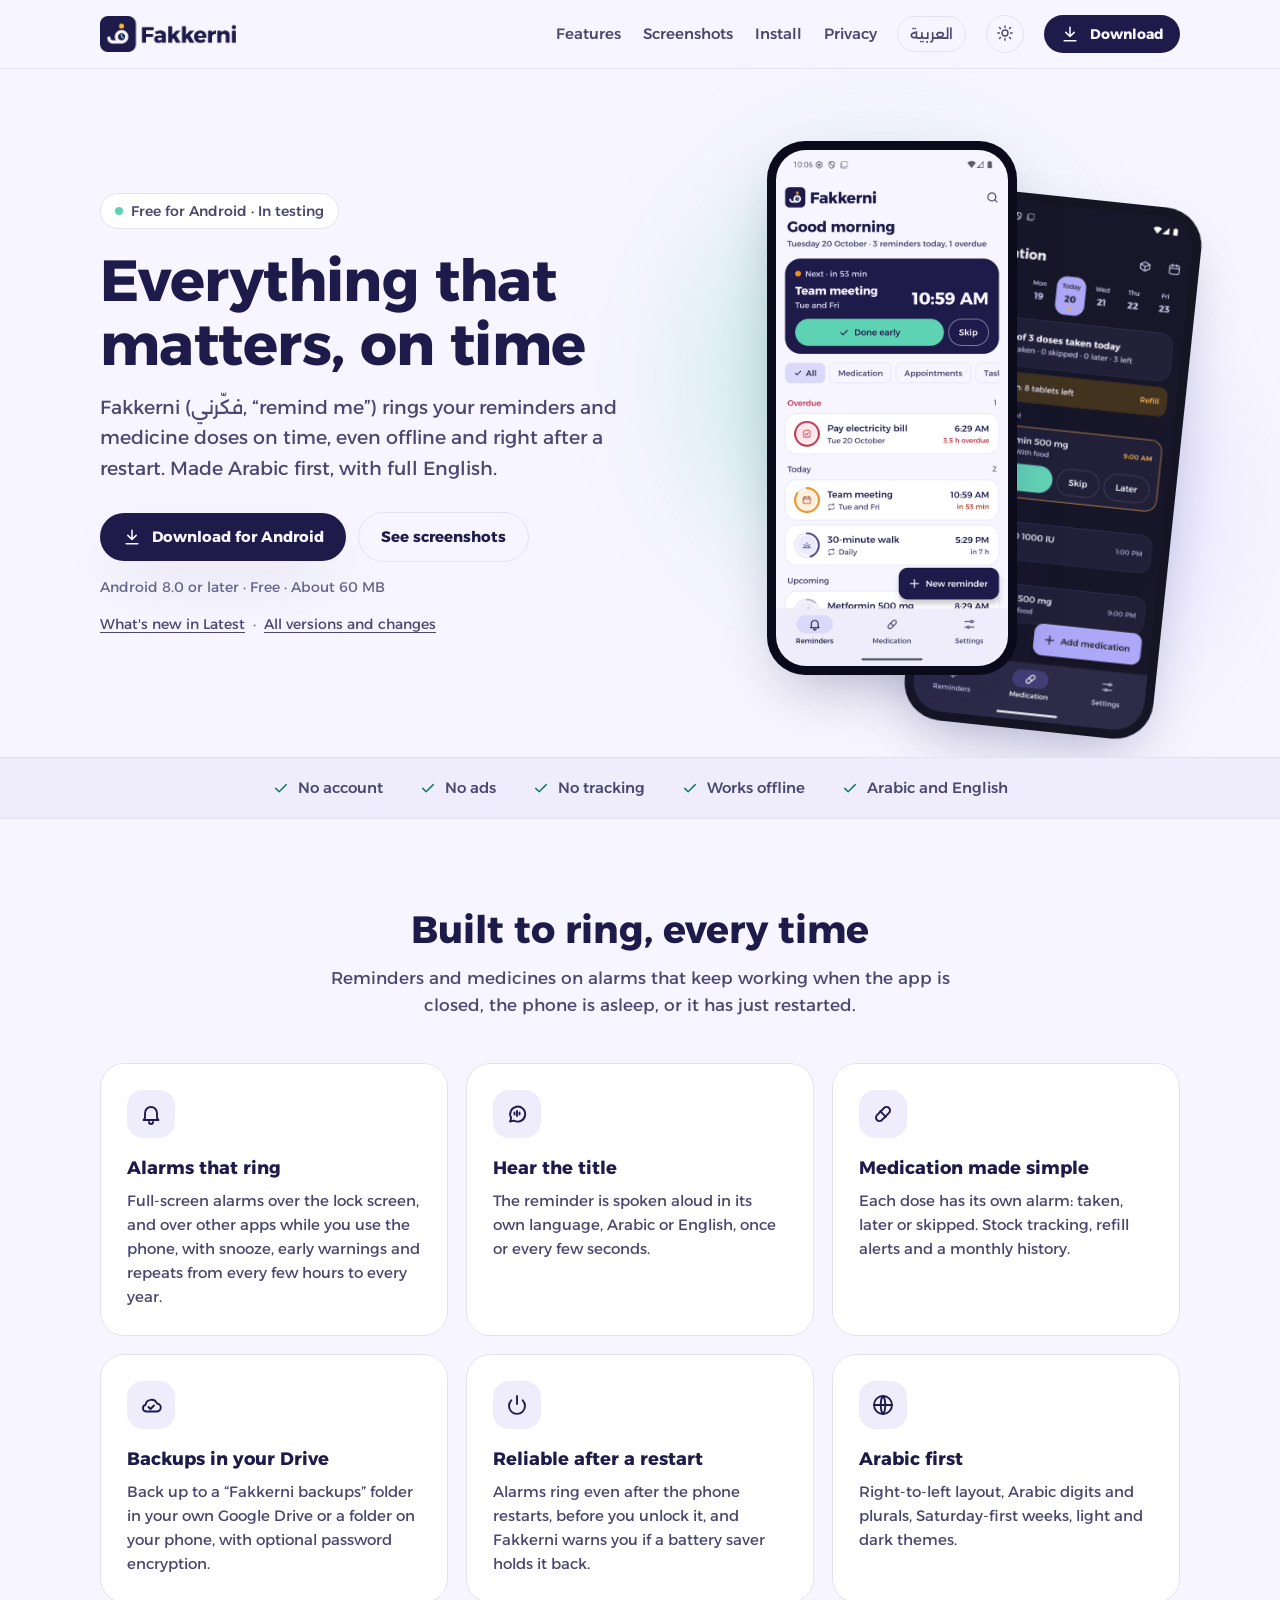
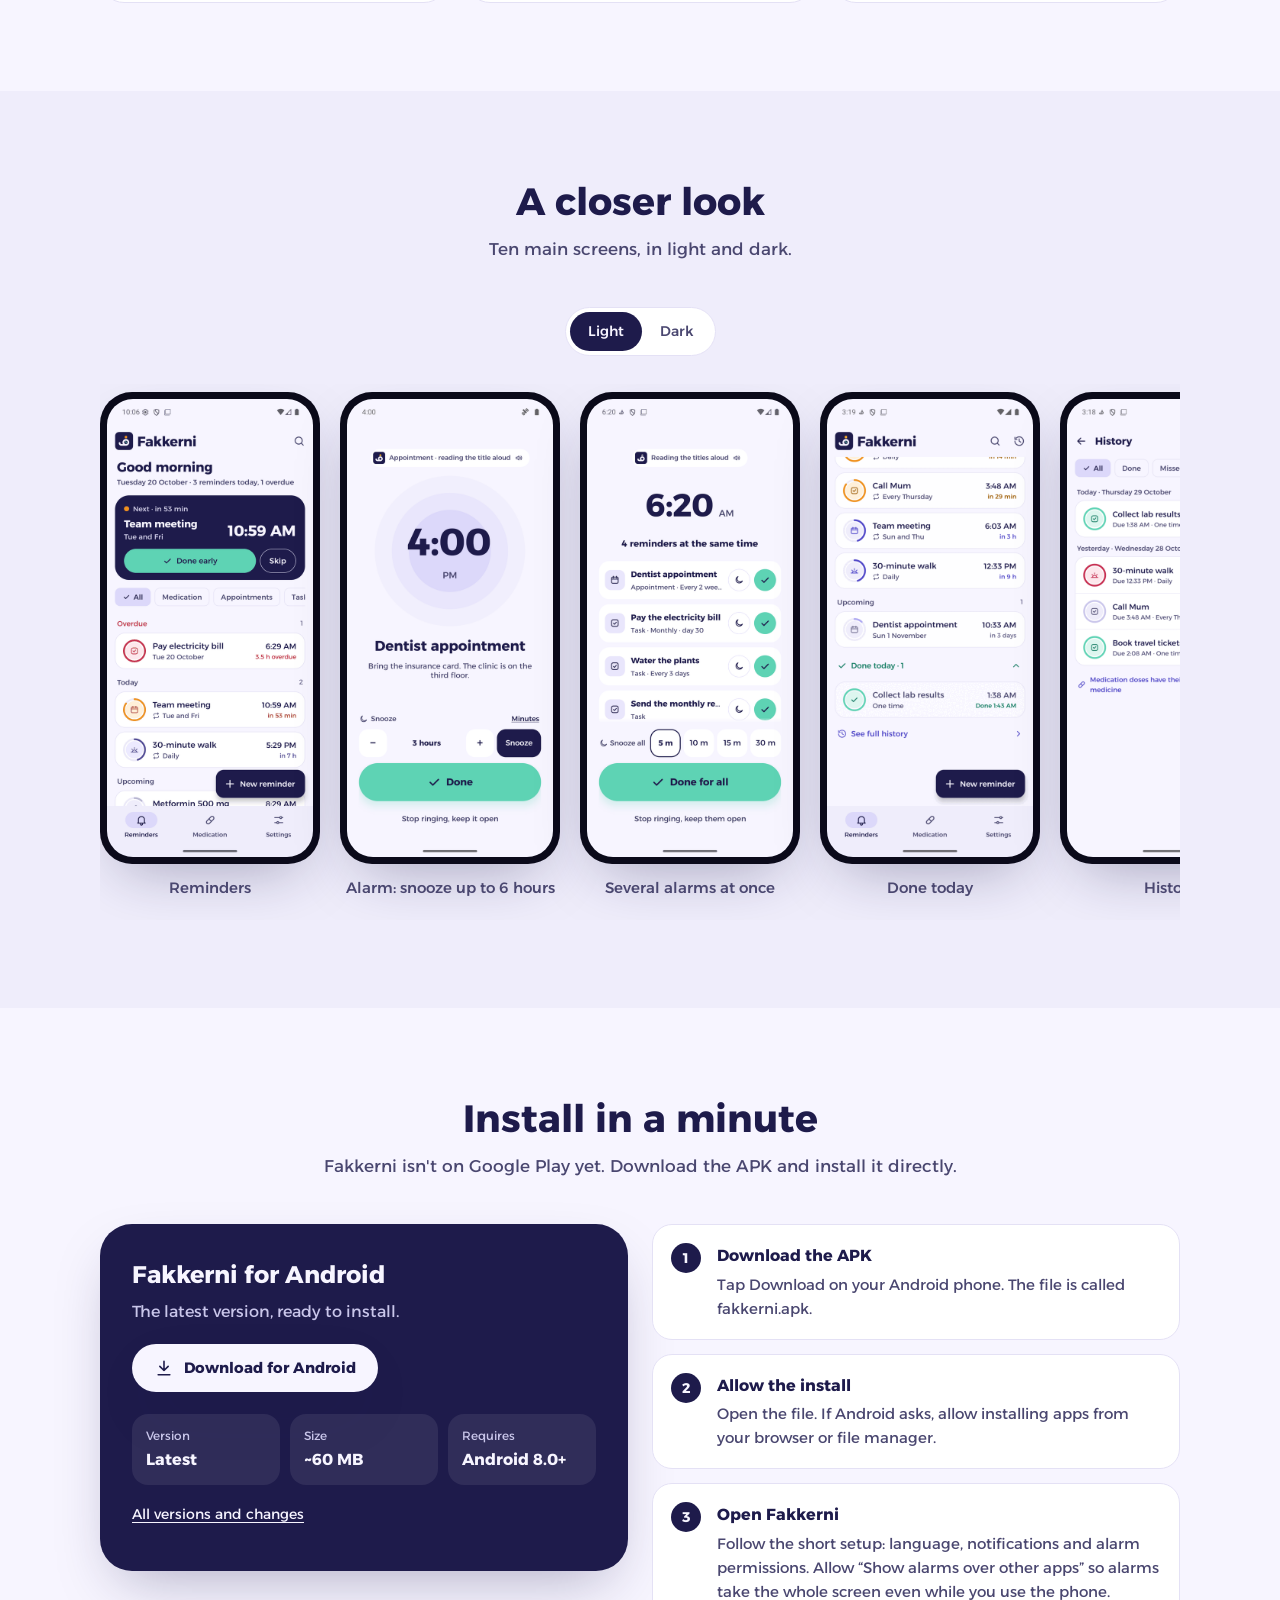
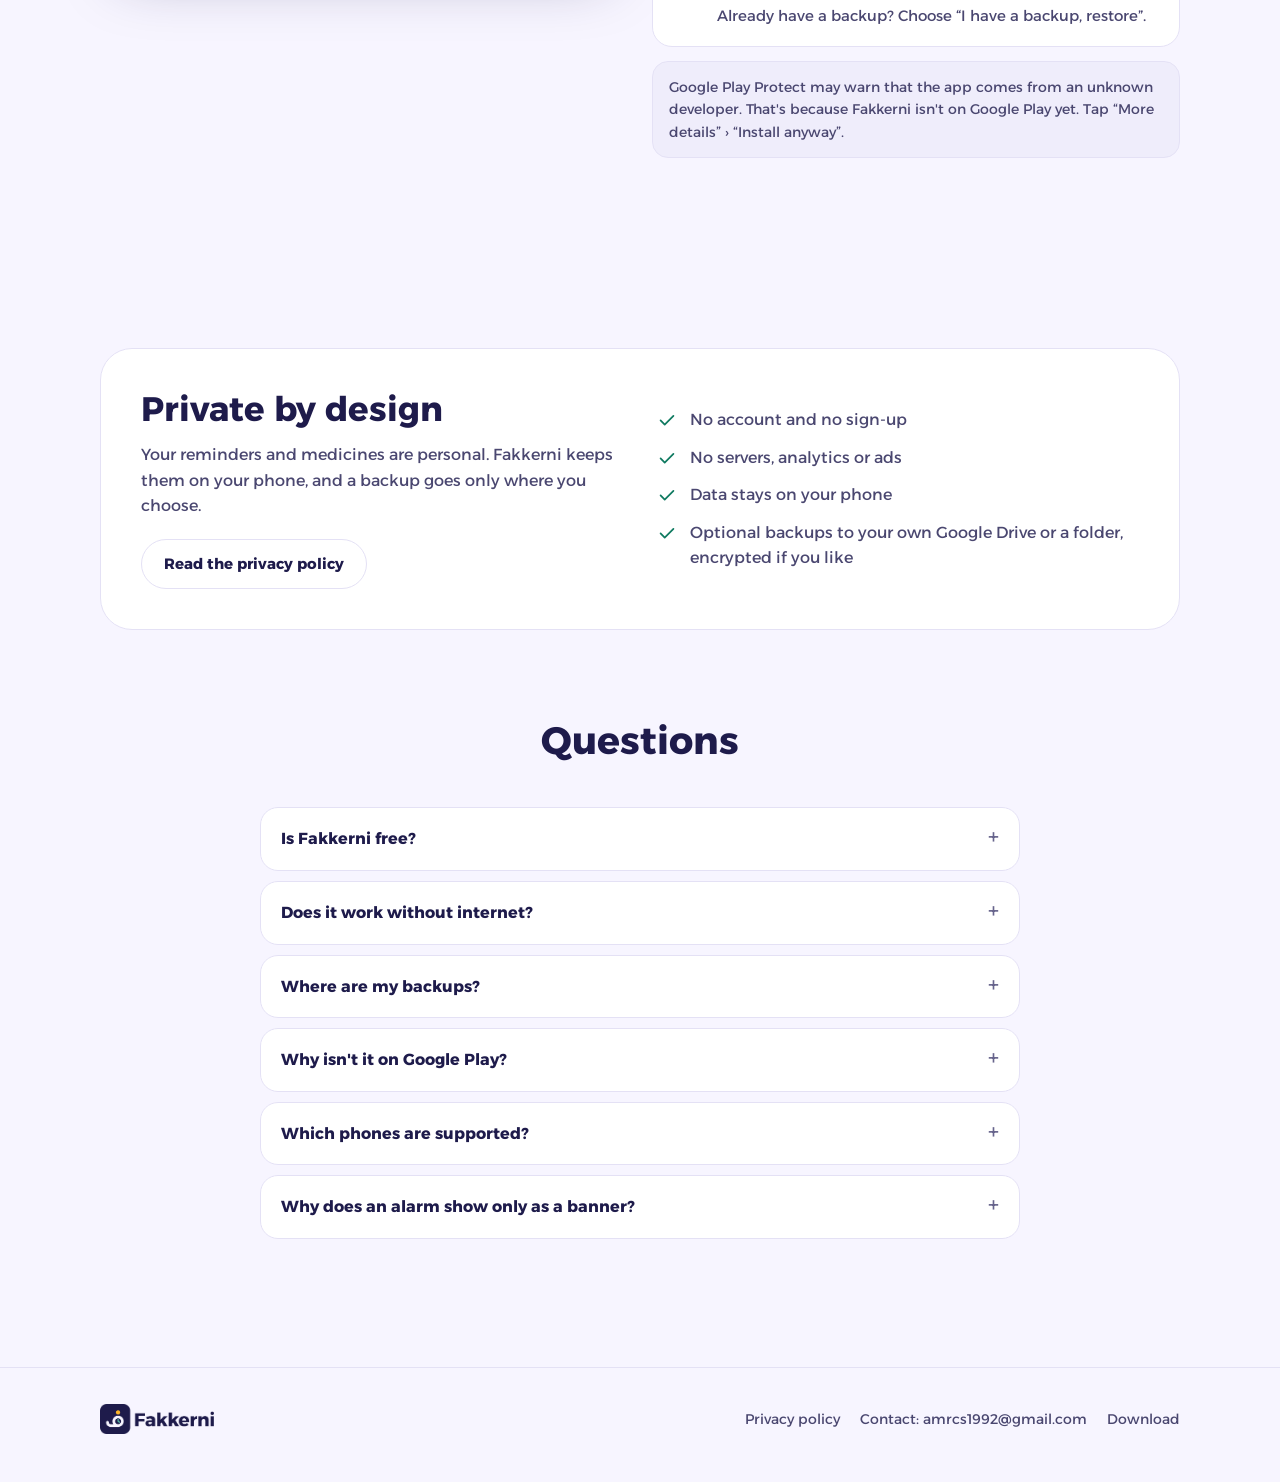
==== commit 985f5992: "feat: keep several alarms in the gallery beside the alarm snooze" ====
--- a/index.html
+++ b/index.html
@@ -66,7 +66,7 @@
           <button type="button" data-theme="light" aria-pressed="true">Light</button>
           <button type="button" data-theme="dark" aria-pressed="false">Dark</button>
         </div></div>
-        <div class="gallery"><figure data-reveal><div class="phone"><img loading="lazy" src="assets/shots/en-light-home.png" data-light="assets/shots/en-light-home.png" data-dark="assets/shots/en-dark-home.png" alt="Reminders"></div><figcaption>Reminders</figcaption></figure><figure data-reveal><div class="phone"><img loading="lazy" src="assets/shots/en-light-alarm.png" data-light="assets/shots/en-light-alarm.png" data-dark="assets/shots/en-dark-alarm.png" alt="Alarm: snooze up to 6 hours"></div><figcaption>Alarm: snooze up to 6 hours</figcaption></figure><figure data-reveal><div class="phone"><img loading="lazy" src="assets/shots/en-light-done-today.png" data-light="assets/shots/en-light-done-today.png" data-dark="assets/shots/en-dark-done-today.png" alt="Done today"></div><figcaption>Done today</figcaption></figure><figure data-reveal><div class="phone"><img loading="lazy" src="assets/shots/en-light-history.png" data-light="assets/shots/en-light-history.png" data-dark="assets/shots/en-dark-history.png" alt="History"></div><figcaption>History</figcaption></figure><figure data-reveal><div class="phone"><img loading="lazy" src="assets/shots/en-light-history-sheet.png" data-light="assets/shots/en-light-history-sheet.png" data-dark="assets/shots/en-dark-history-sheet.png" alt="History entry"></div><figcaption>History entry</figcaption></figure><figure data-reveal><div class="phone"><img loading="lazy" src="assets/shots/en-light-edit.png" data-light="assets/shots/en-light-edit.png" data-dark="assets/shots/en-dark-edit.png" alt="Edit reminder"></div><figcaption>Edit reminder</figcaption></figure><figure data-reveal><div class="phone"><img loading="lazy" src="assets/shots/en-light-completed.png" data-light="assets/shots/en-light-completed.png" data-dark="assets/shots/en-dark-completed.png" alt="Completed reminder"></div><figcaption>Completed reminder</figcaption></figure><figure data-reveal><div class="phone"><img loading="lazy" src="assets/shots/en-light-medication.png" data-light="assets/shots/en-light-medication.png" data-dark="assets/shots/en-dark-medication.png" alt="Medication"></div><figcaption>Medication</figcaption></figure><figure data-reveal><div class="phone"><img loading="lazy" src="assets/shots/en-light-settings.png" data-light="assets/shots/en-light-settings.png" data-dark="assets/shots/en-dark-settings.png" alt="Settings"></div><figcaption>Settings</figcaption></figure><figure data-reveal><div class="phone"><img loading="lazy" src="assets/shots/en-light-clear-history.png" data-light="assets/shots/en-light-clear-history.png" data-dark="assets/shots/en-dark-clear-history.png" alt="Clear history"></div><figcaption>Clear history</figcaption></figure><figure data-reveal><div class="phone"><img loading="lazy" src="assets/shots/en-light-backup.png" data-light="assets/shots/en-light-backup.png" data-dark="assets/shots/en-dark-backup.png" alt="Backup"></div><figcaption>Backup</figcaption></figure></div>
+        <div class="gallery"><figure data-reveal><div class="phone"><img loading="lazy" src="assets/shots/en-light-home.png" data-light="assets/shots/en-light-home.png" data-dark="assets/shots/en-dark-home.png" alt="Reminders"></div><figcaption>Reminders</figcaption></figure><figure data-reveal><div class="phone"><img loading="lazy" src="assets/shots/en-light-alarm.png" data-light="assets/shots/en-light-alarm.png" data-dark="assets/shots/en-dark-alarm.png" alt="Alarm: snooze up to 6 hours"></div><figcaption>Alarm: snooze up to 6 hours</figcaption></figure><figure data-reveal><div class="phone"><img loading="lazy" src="assets/shots/en-light-several-alarms.png" data-light="assets/shots/en-light-several-alarms.png" data-dark="assets/shots/en-dark-several-alarms.png" alt="Several alarms at once"></div><figcaption>Several alarms at once</figcaption></figure><figure data-reveal><div class="phone"><img loading="lazy" src="assets/shots/en-light-done-today.png" data-light="assets/shots/en-light-done-today.png" data-dark="assets/shots/en-dark-done-today.png" alt="Done today"></div><figcaption>Done today</figcaption></figure><figure data-reveal><div class="phone"><img loading="lazy" src="assets/shots/en-light-history.png" data-light="assets/shots/en-light-history.png" data-dark="assets/shots/en-dark-history.png" alt="History"></div><figcaption>History</figcaption></figure><figure data-reveal><div class="phone"><img loading="lazy" src="assets/shots/en-light-history-sheet.png" data-light="assets/shots/en-light-history-sheet.png" data-dark="assets/shots/en-dark-history-sheet.png" alt="History entry"></div><figcaption>History entry</figcaption></figure><figure data-reveal><div class="phone"><img loading="lazy" src="assets/shots/en-light-edit.png" data-light="assets/shots/en-light-edit.png" data-dark="assets/shots/en-dark-edit.png" alt="Edit reminder"></div><figcaption>Edit reminder</figcaption></figure><figure data-reveal><div class="phone"><img loading="lazy" src="assets/shots/en-light-completed.png" data-light="assets/shots/en-light-completed.png" data-dark="assets/shots/en-dark-completed.png" alt="Completed reminder"></div><figcaption>Completed reminder</figcaption></figure><figure data-reveal><div class="phone"><img loading="lazy" src="assets/shots/en-light-medication.png" data-light="assets/shots/en-light-medication.png" data-dark="assets/shots/en-dark-medication.png" alt="Medication"></div><figcaption>Medication</figcaption></figure><figure data-reveal><div class="phone"><img loading="lazy" src="assets/shots/en-light-settings.png" data-light="assets/shots/en-light-settings.png" data-dark="assets/shots/en-dark-settings.png" alt="Settings"></div><figcaption>Settings</figcaption></figure><figure data-reveal><div class="phone"><img loading="lazy" src="assets/shots/en-light-clear-history.png" data-light="assets/shots/en-light-clear-history.png" data-dark="assets/shots/en-dark-clear-history.png" alt="Clear history"></div><figcaption>Clear history</figcaption></figure><figure data-reveal><div class="phone"><img loading="lazy" src="assets/shots/en-light-backup.png" data-light="assets/shots/en-light-backup.png" data-dark="assets/shots/en-dark-backup.png" alt="Backup"></div><figcaption>Backup</figcaption></figure></div>
       </div>
     </section>
 
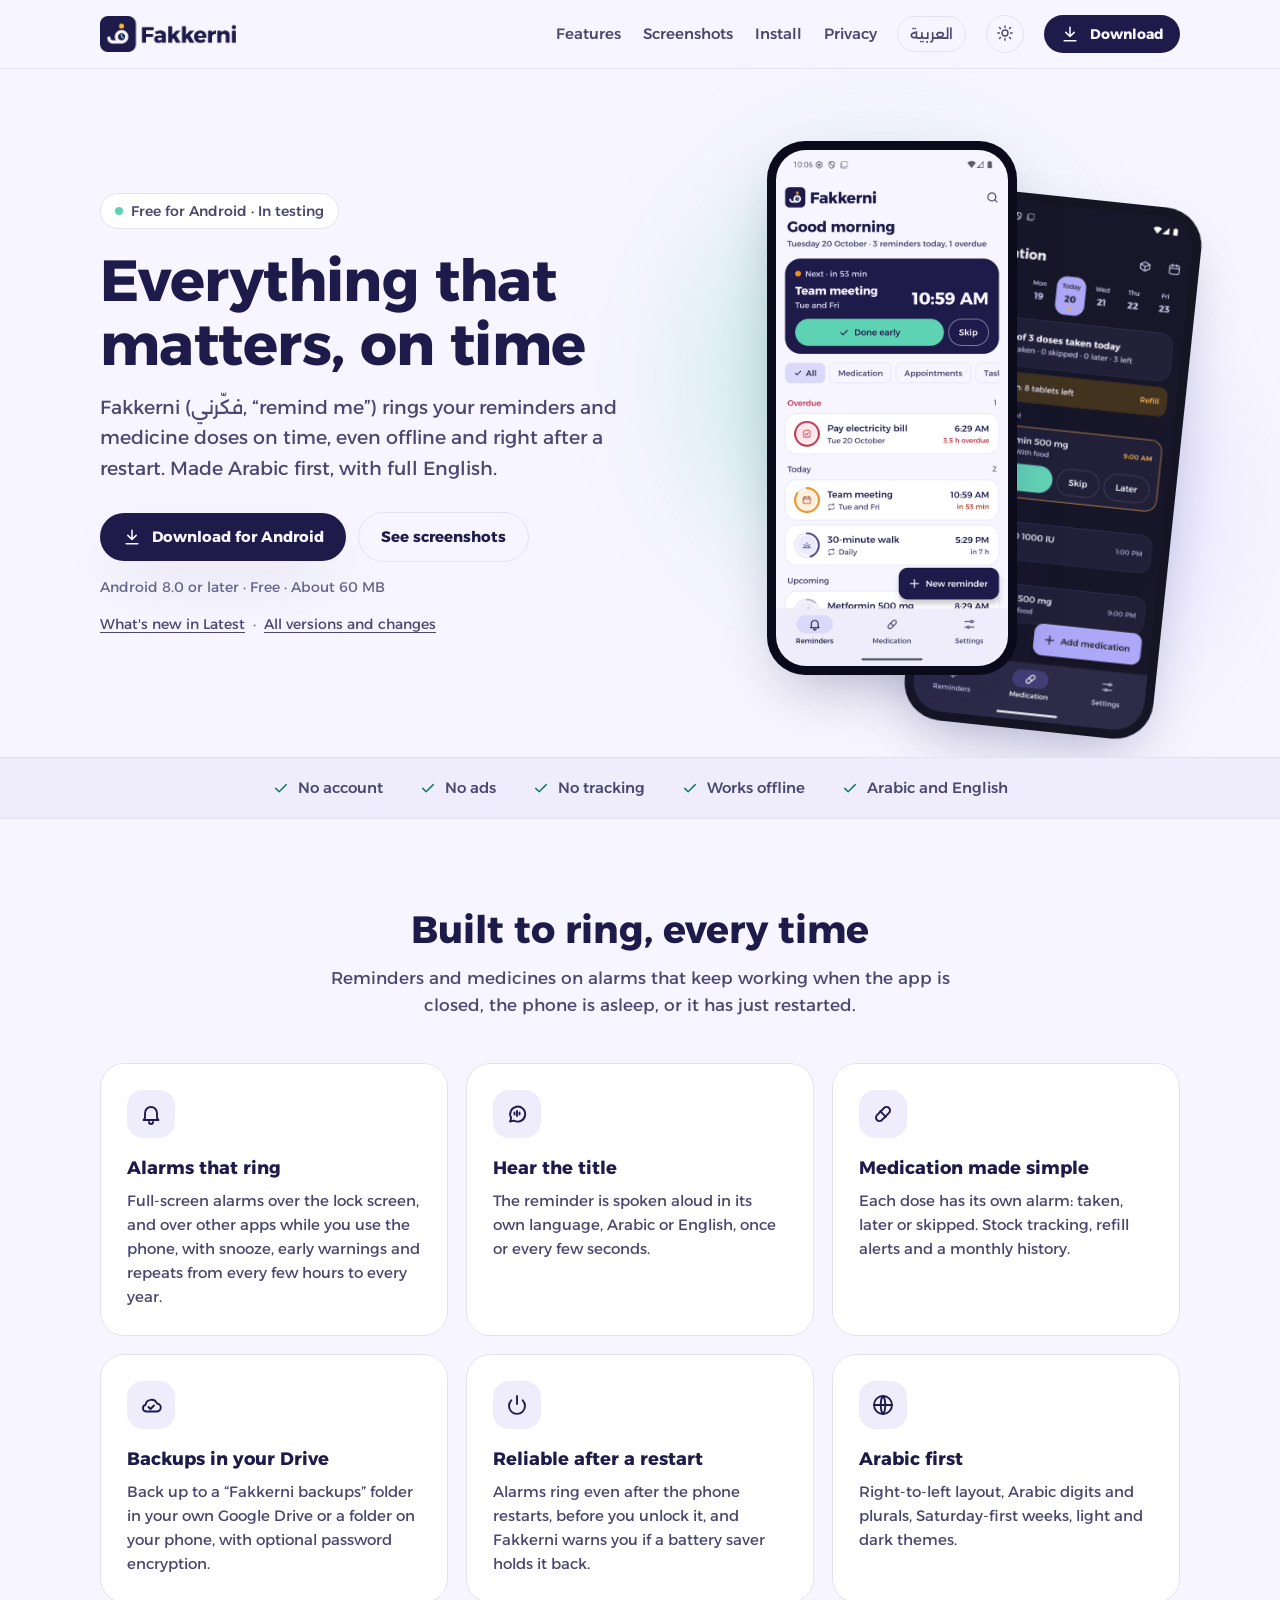
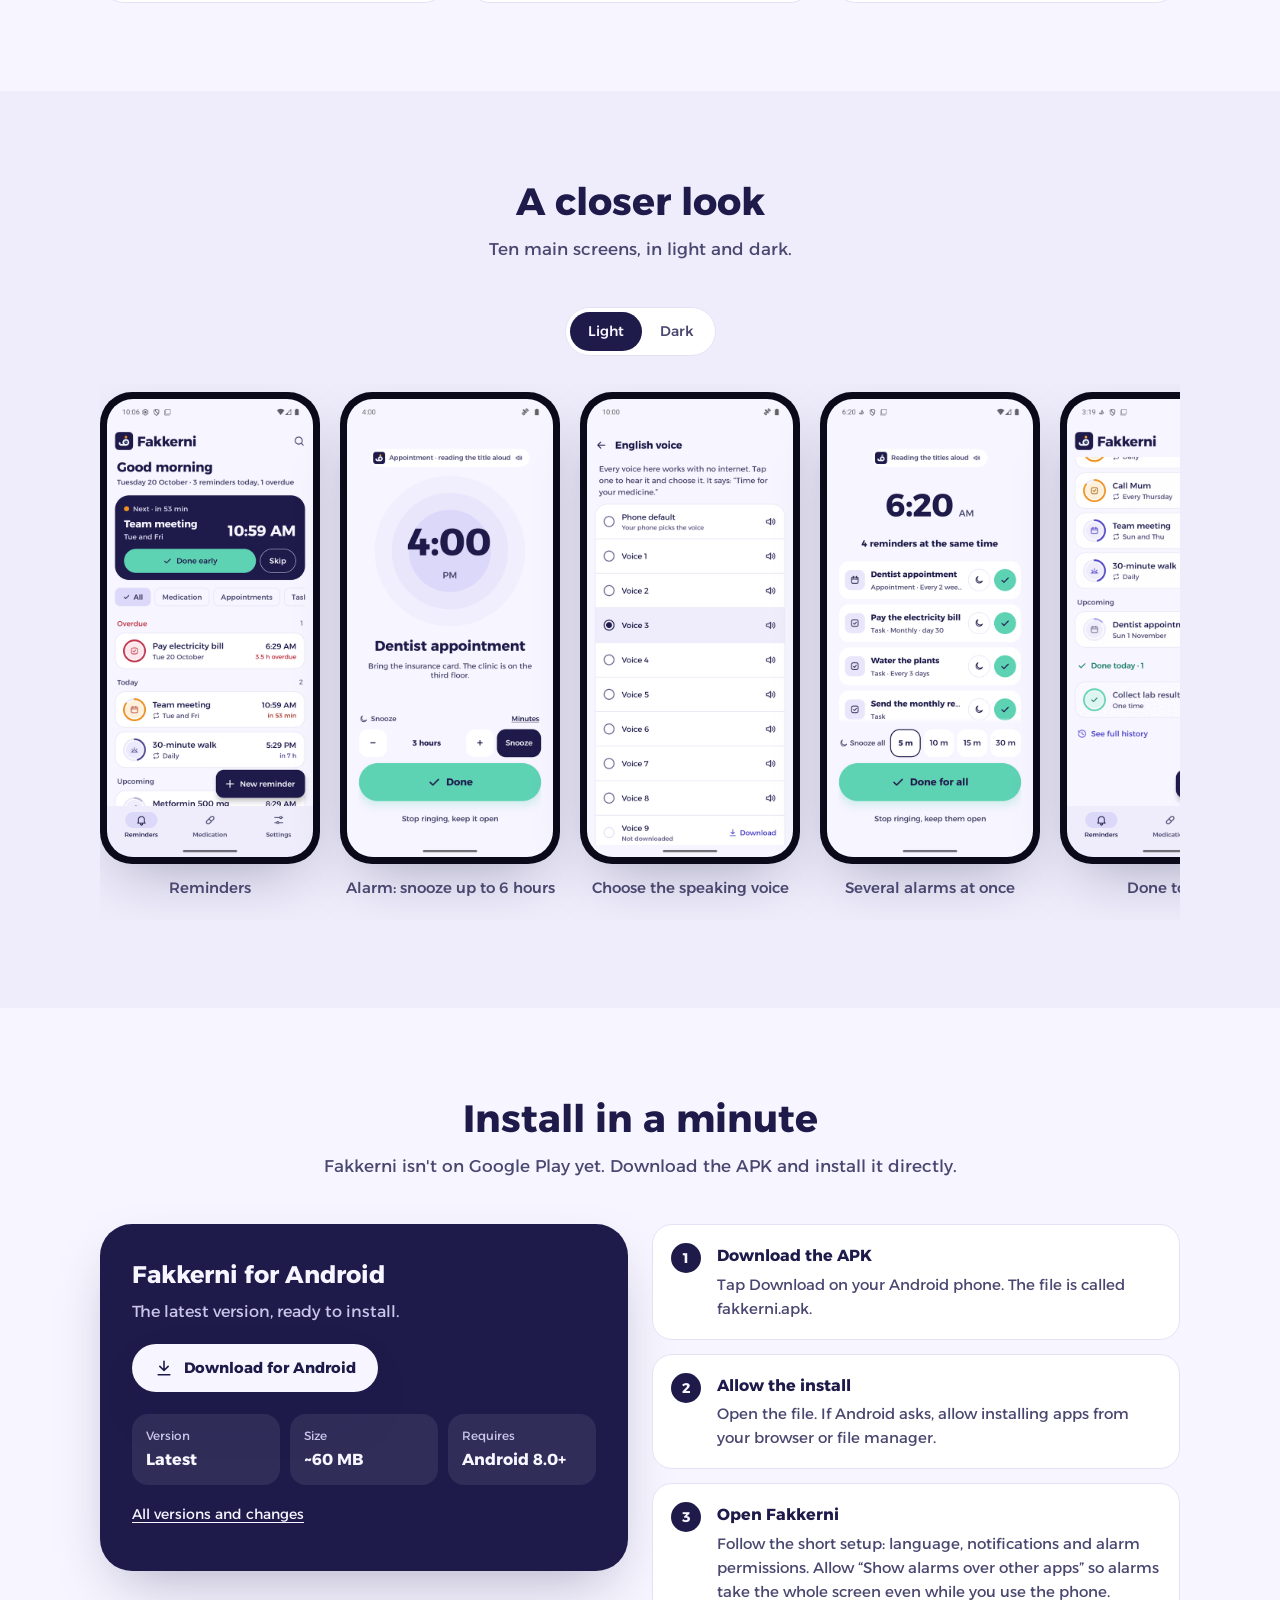
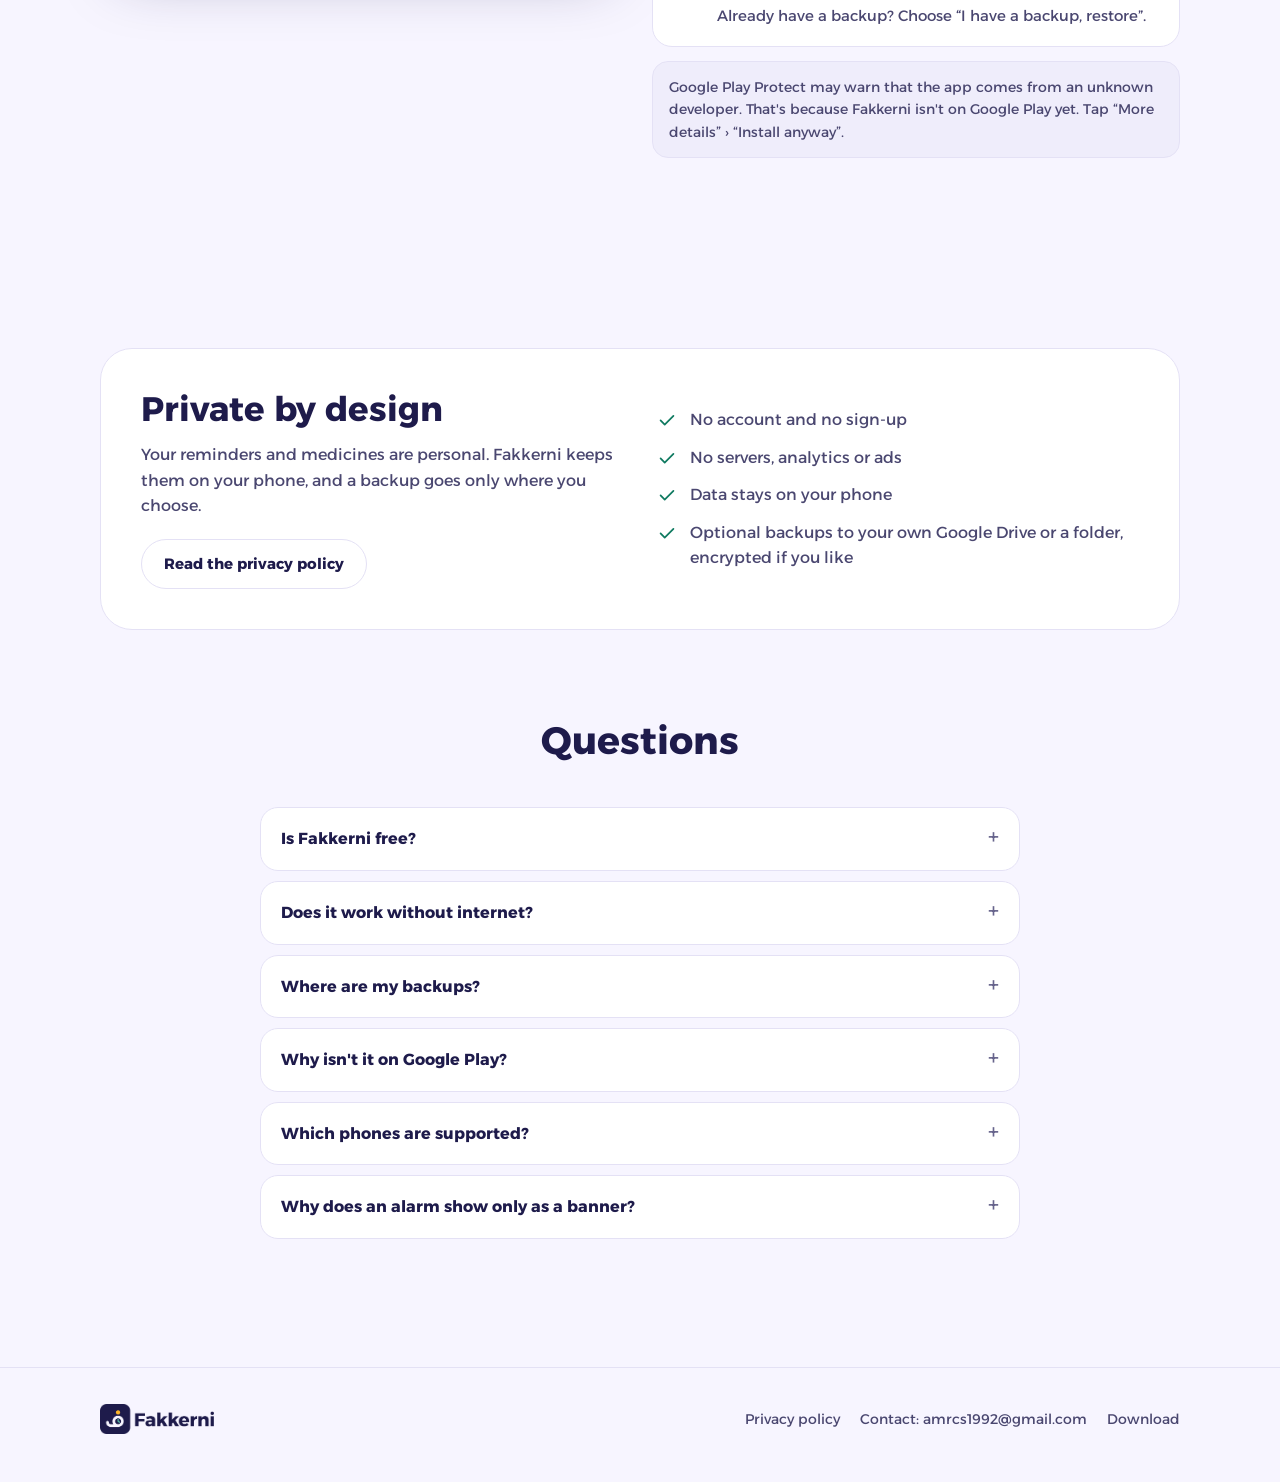
==== commit 47148577: "feat: gallery shows the voice picker" ====
--- a/index.html
+++ b/index.html
@@ -66,7 +66,7 @@
           <button type="button" data-theme="light" aria-pressed="true">Light</button>
           <button type="button" data-theme="dark" aria-pressed="false">Dark</button>
         </div></div>
-        <div class="gallery"><figure data-reveal><div class="phone"><img loading="lazy" src="assets/shots/en-light-home.png" data-light="assets/shots/en-light-home.png" data-dark="assets/shots/en-dark-home.png" alt="Reminders"></div><figcaption>Reminders</figcaption></figure><figure data-reveal><div class="phone"><img loading="lazy" src="assets/shots/en-light-alarm.png" data-light="assets/shots/en-light-alarm.png" data-dark="assets/shots/en-dark-alarm.png" alt="Alarm: snooze up to 6 hours"></div><figcaption>Alarm: snooze up to 6 hours</figcaption></figure><figure data-reveal><div class="phone"><img loading="lazy" src="assets/shots/en-light-several-alarms.png" data-light="assets/shots/en-light-several-alarms.png" data-dark="assets/shots/en-dark-several-alarms.png" alt="Several alarms at once"></div><figcaption>Several alarms at once</figcaption></figure><figure data-reveal><div class="phone"><img loading="lazy" src="assets/shots/en-light-done-today.png" data-light="assets/shots/en-light-done-today.png" data-dark="assets/shots/en-dark-done-today.png" alt="Done today"></div><figcaption>Done today</figcaption></figure><figure data-reveal><div class="phone"><img loading="lazy" src="assets/shots/en-light-history.png" data-light="assets/shots/en-light-history.png" data-dark="assets/shots/en-dark-history.png" alt="History"></div><figcaption>History</figcaption></figure><figure data-reveal><div class="phone"><img loading="lazy" src="assets/shots/en-light-history-sheet.png" data-light="assets/shots/en-light-history-sheet.png" data-dark="assets/shots/en-dark-history-sheet.png" alt="History entry"></div><figcaption>History entry</figcaption></figure><figure data-reveal><div class="phone"><img loading="lazy" src="assets/shots/en-light-edit.png" data-light="assets/shots/en-light-edit.png" data-dark="assets/shots/en-dark-edit.png" alt="Edit reminder"></div><figcaption>Edit reminder</figcaption></figure><figure data-reveal><div class="phone"><img loading="lazy" src="assets/shots/en-light-completed.png" data-light="assets/shots/en-light-completed.png" data-dark="assets/shots/en-dark-completed.png" alt="Completed reminder"></div><figcaption>Completed reminder</figcaption></figure><figure data-reveal><div class="phone"><img loading="lazy" src="assets/shots/en-light-medication.png" data-light="assets/shots/en-light-medication.png" data-dark="assets/shots/en-dark-medication.png" alt="Medication"></div><figcaption>Medication</figcaption></figure><figure data-reveal><div class="phone"><img loading="lazy" src="assets/shots/en-light-settings.png" data-light="assets/shots/en-light-settings.png" data-dark="assets/shots/en-dark-settings.png" alt="Settings"></div><figcaption>Settings</figcaption></figure><figure data-reveal><div class="phone"><img loading="lazy" src="assets/shots/en-light-clear-history.png" data-light="assets/shots/en-light-clear-history.png" data-dark="assets/shots/en-dark-clear-history.png" alt="Clear history"></div><figcaption>Clear history</figcaption></figure><figure data-reveal><div class="phone"><img loading="lazy" src="assets/shots/en-light-backup.png" data-light="assets/shots/en-light-backup.png" data-dark="assets/shots/en-dark-backup.png" alt="Backup"></div><figcaption>Backup</figcaption></figure></div>
+        <div class="gallery"><figure data-reveal><div class="phone"><img loading="lazy" src="assets/shots/en-light-home.png" data-light="assets/shots/en-light-home.png" data-dark="assets/shots/en-dark-home.png" alt="Reminders"></div><figcaption>Reminders</figcaption></figure><figure data-reveal><div class="phone"><img loading="lazy" src="assets/shots/en-light-alarm.png" data-light="assets/shots/en-light-alarm.png" data-dark="assets/shots/en-dark-alarm.png" alt="Alarm: snooze up to 6 hours"></div><figcaption>Alarm: snooze up to 6 hours</figcaption></figure><figure data-reveal><div class="phone"><img loading="lazy" src="assets/shots/en-light-voice.png" data-light="assets/shots/en-light-voice.png" data-dark="assets/shots/en-dark-voice.png" alt="Choose the speaking voice"></div><figcaption>Choose the speaking voice</figcaption></figure><figure data-reveal><div class="phone"><img loading="lazy" src="assets/shots/en-light-several-alarms.png" data-light="assets/shots/en-light-several-alarms.png" data-dark="assets/shots/en-dark-several-alarms.png" alt="Several alarms at once"></div><figcaption>Several alarms at once</figcaption></figure><figure data-reveal><div class="phone"><img loading="lazy" src="assets/shots/en-light-done-today.png" data-light="assets/shots/en-light-done-today.png" data-dark="assets/shots/en-dark-done-today.png" alt="Done today"></div><figcaption>Done today</figcaption></figure><figure data-reveal><div class="phone"><img loading="lazy" src="assets/shots/en-light-history.png" data-light="assets/shots/en-light-history.png" data-dark="assets/shots/en-dark-history.png" alt="History"></div><figcaption>History</figcaption></figure><figure data-reveal><div class="phone"><img loading="lazy" src="assets/shots/en-light-history-sheet.png" data-light="assets/shots/en-light-history-sheet.png" data-dark="assets/shots/en-dark-history-sheet.png" alt="History entry"></div><figcaption>History entry</figcaption></figure><figure data-reveal><div class="phone"><img loading="lazy" src="assets/shots/en-light-edit.png" data-light="assets/shots/en-light-edit.png" data-dark="assets/shots/en-dark-edit.png" alt="Edit reminder"></div><figcaption>Edit reminder</figcaption></figure><figure data-reveal><div class="phone"><img loading="lazy" src="assets/shots/en-light-completed.png" data-light="assets/shots/en-light-completed.png" data-dark="assets/shots/en-dark-completed.png" alt="Completed reminder"></div><figcaption>Completed reminder</figcaption></figure><figure data-reveal><div class="phone"><img loading="lazy" src="assets/shots/en-light-medication.png" data-light="assets/shots/en-light-medication.png" data-dark="assets/shots/en-dark-medication.png" alt="Medication"></div><figcaption>Medication</figcaption></figure><figure data-reveal><div class="phone"><img loading="lazy" src="assets/shots/en-light-settings.png" data-light="assets/shots/en-light-settings.png" data-dark="assets/shots/en-dark-settings.png" alt="Settings"></div><figcaption>Settings</figcaption></figure><figure data-reveal><div class="phone"><img loading="lazy" src="assets/shots/en-light-clear-history.png" data-light="assets/shots/en-light-clear-history.png" data-dark="assets/shots/en-dark-clear-history.png" alt="Clear history"></div><figcaption>Clear history</figcaption></figure><figure data-reveal><div class="phone"><img loading="lazy" src="assets/shots/en-light-backup.png" data-light="assets/shots/en-light-backup.png" data-dark="assets/shots/en-dark-backup.png" alt="Backup"></div><figcaption>Backup</figcaption></figure></div>
       </div>
     </section>
 
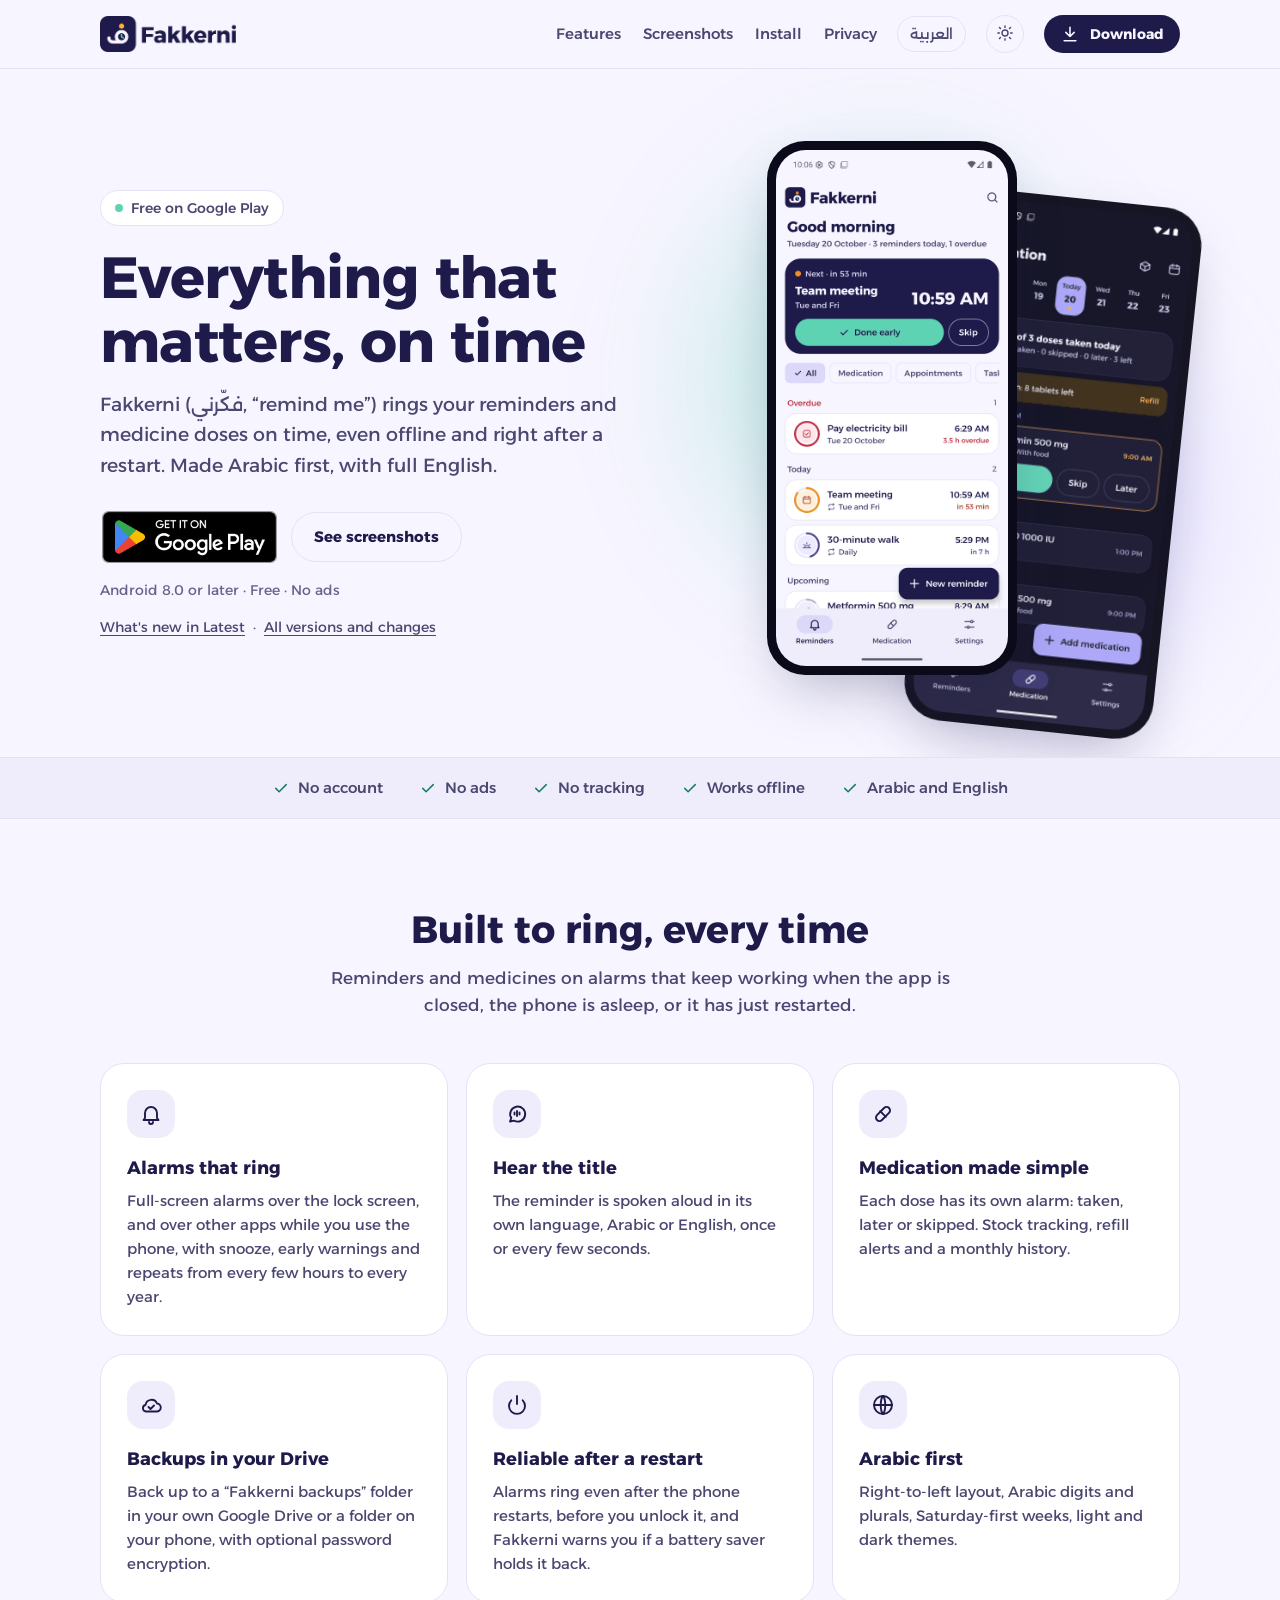
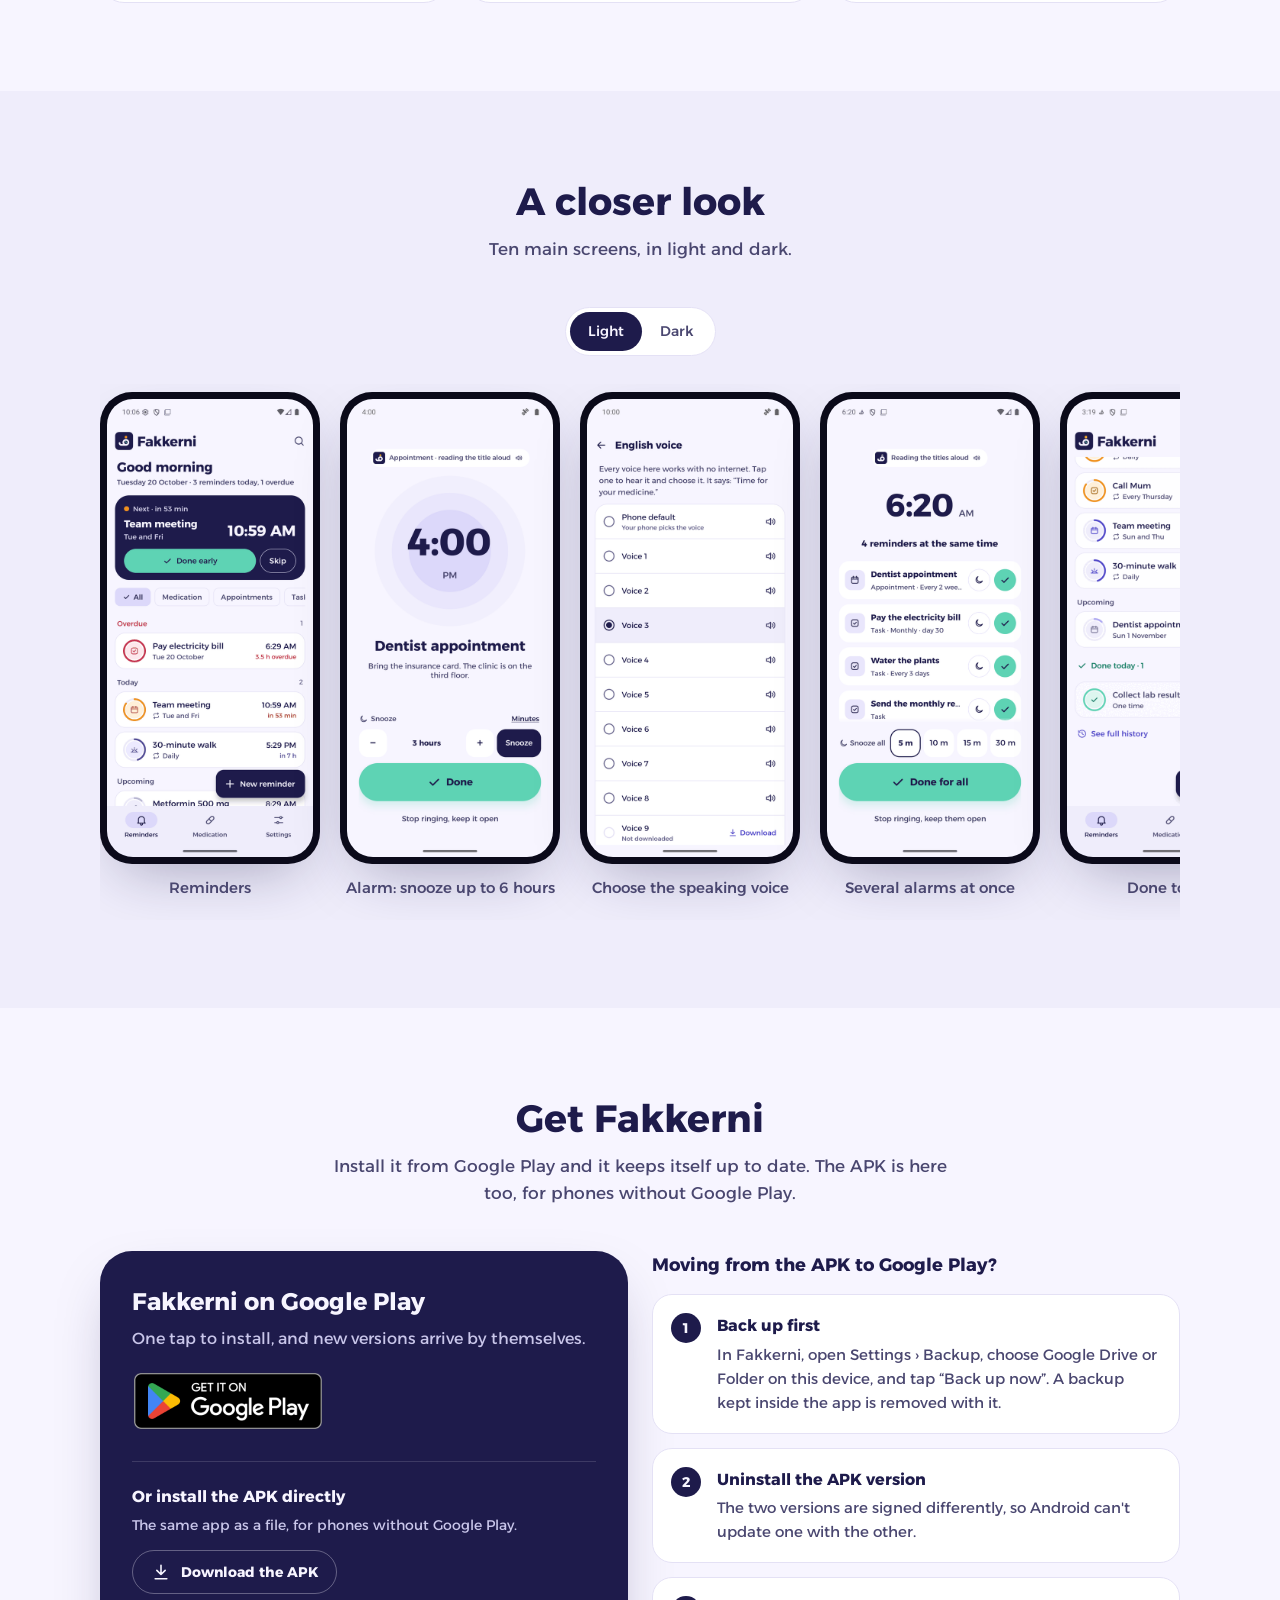
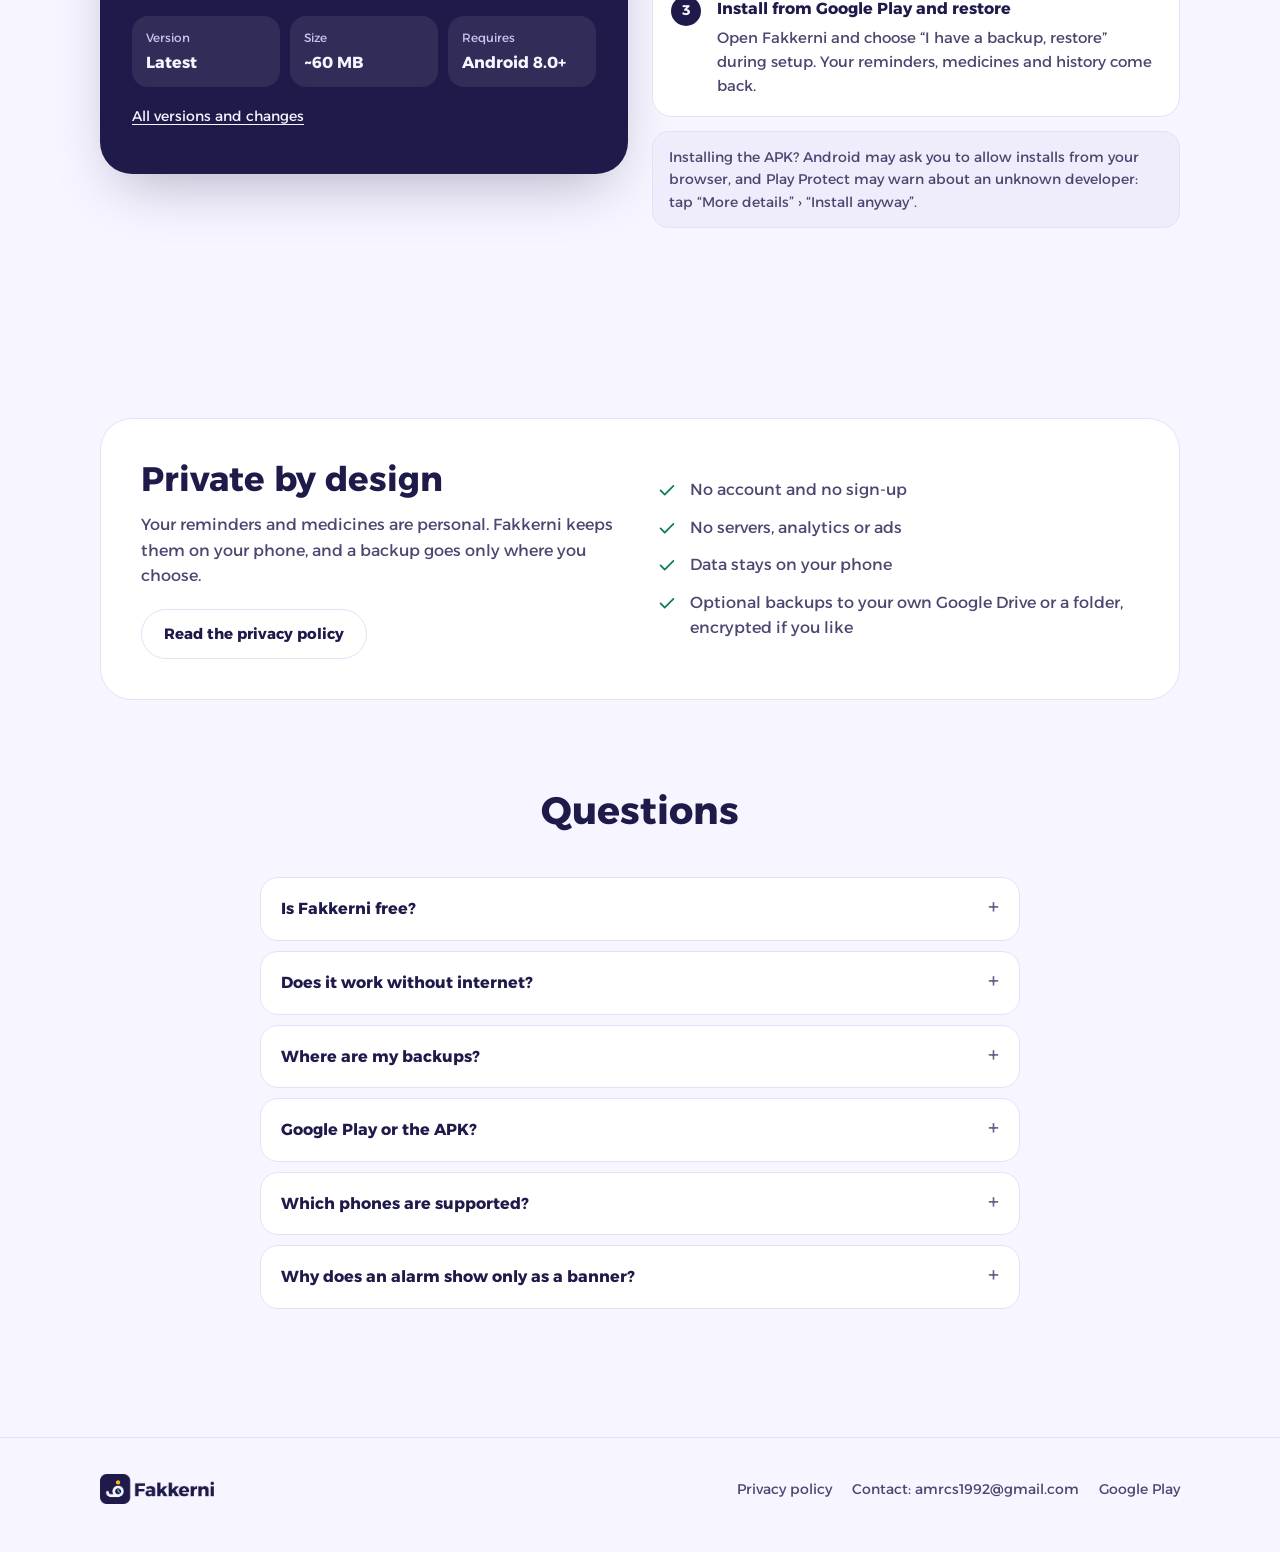
==== commit 44ffc0f7: "feat: Google Play is the main way to install The app is live on Google Play, so the hero, top bar an" ====
--- a/index.html
+++ b/index.html
@@ -25,7 +25,7 @@
       <nav class="links" aria-label="Sections"><a href="#features">Features</a><a href="#screenshots">Screenshots</a><a href="#install">Install</a><a href="#privacy">Privacy</a></nav>
       <a class="lang-switch" href="ar/" hreflang="ar">العربية</a>
       <button type="button" class="theme-toggle" aria-label="Switch light or dark" title="Switch light or dark"><span class="sun"><svg viewBox="0 0 24 24" fill="none" stroke="currentColor" stroke-width="1.9" stroke-linecap="round" stroke-linejoin="round" aria-hidden="true"><circle cx="12" cy="12" r="4"/><path d="M12 2.5v2M12 19.5v2M4.6 4.6 6 6M18 18l1.4 1.4M2.5 12h2M19.5 12h2M4.6 19.4 6 18M18 6l1.4-1.4"/></svg></span><span class="moon"><svg viewBox="0 0 24 24" fill="none" stroke="currentColor" stroke-width="1.9" stroke-linecap="round" stroke-linejoin="round" aria-hidden="true"><path d="M20 14.5A8 8 0 1 1 9.5 4a6.5 6.5 0 0 0 10.5 10.5z"/></svg></span></button>
-      <a class="btn btn-primary btn-sm" href="https://github.com/amrcs92/fakkerni-site/releases/latest/download/fakkerni.apk"><svg viewBox="0 0 24 24" fill="none" stroke="currentColor" stroke-width="1.9" stroke-linecap="round" stroke-linejoin="round" aria-hidden="true"><path d="M12 4v11M7 10l5 5 5-5M5 20h14"/></svg>Download</a>
+      <a class="btn btn-primary btn-sm" href="https://play.google.com/store/apps/details?id=com.amrcs92.fakkerni&amp;hl=en"><svg viewBox="0 0 24 24" fill="none" stroke="currentColor" stroke-width="1.9" stroke-linecap="round" stroke-linejoin="round" aria-hidden="true"><path d="M12 4v11M7 10l5 5 5-5M5 20h14"/></svg>Download</a>
     </div>
   </header>
 
@@ -33,14 +33,14 @@
     <section class="hero">
       <div class="container">
         <div>
-          <span class="eyebrow"><span class="dot"></span>Free for Android · In testing</span>
+          <span class="eyebrow"><span class="dot"></span>Free on Google Play</span>
           <h1>Everything that matters, on time</h1>
           <p class="lead">Fakkerni (<bdi>فكّرني</bdi>, “remind me”) rings your reminders and medicine doses on time, even offline and right after a restart. Made Arabic first, with full English.</p>
           <div class="cta">
-            <a class="btn btn-primary" href="https://github.com/amrcs92/fakkerni-site/releases/latest/download/fakkerni.apk"><svg viewBox="0 0 24 24" fill="none" stroke="currentColor" stroke-width="1.9" stroke-linecap="round" stroke-linejoin="round" aria-hidden="true"><path d="M12 4v11M7 10l5 5 5-5M5 20h14"/></svg>Download for Android</a>
+            <a class="play-badge" href="https://play.google.com/store/apps/details?id=com.amrcs92.fakkerni&amp;hl=en"><img src="assets/google-play-en.png" alt="Get it on Google Play" width="564" height="168"></a>
             <a class="btn btn-ghost" href="#screenshots">See screenshots</a>
           </div>
-          <p class="meta">Android 8.0 or later · Free · About 60 MB</p>
+          <p class="meta">Android 8.0 or later · Free · No ads</p>
           <p class="release-line"><a href="#whats-new">What's new in <span class="rel-v" dir="ltr">Latest</span></a><span aria-hidden="true">·</span><a href="https://github.com/amrcs92/fakkerni-site/releases">All versions and changes</a></p>
         </div>
         <div class="phones" aria-hidden="true">
@@ -72,12 +72,16 @@
 
     <section class="block" id="install">
       <div class="container">
-        <div class="section-head" data-reveal><h2>Install in a minute</h2><p>Fakkerni isn't on Google Play yet. Download the APK and install it directly.</p></div>
+        <div class="section-head" data-reveal><h2>Get Fakkerni</h2><p>Install it from Google Play and it keeps itself up to date. The APK is here too, for phones without Google Play.</p></div>
         <div class="install">
           <div class="download-card" data-reveal>
-            <h3>Fakkerni for Android</h3>
-            <p>The latest version, ready to install.</p>
-            <a class="btn btn-primary" href="https://github.com/amrcs92/fakkerni-site/releases/latest/download/fakkerni.apk"><svg viewBox="0 0 24 24" fill="none" stroke="currentColor" stroke-width="1.9" stroke-linecap="round" stroke-linejoin="round" aria-hidden="true"><path d="M12 4v11M7 10l5 5 5-5M5 20h14"/></svg>Download for Android</a>
+            <h3>Fakkerni on Google Play</h3>
+            <p>One tap to install, and new versions arrive by themselves.</p>
+            <a class="play-badge" href="https://play.google.com/store/apps/details?id=com.amrcs92.fakkerni&amp;hl=en"><img src="assets/google-play-en.png" alt="Get it on Google Play" width="564" height="168"></a>
+            <div class="apk-alt">
+            <h4>Or install the APK directly</h4>
+            <p>The same app as a file, for phones without Google Play.</p>
+            <a class="btn btn-apk" href="https://github.com/amrcs92/fakkerni-site/releases/latest/download/fakkerni.apk"><svg viewBox="0 0 24 24" fill="none" stroke="currentColor" stroke-width="1.9" stroke-linecap="round" stroke-linejoin="round" aria-hidden="true"><path d="M12 4v11M7 10l5 5 5-5M5 20h14"/></svg>Download the APK</a>
             <dl class="facts">
               <div><dt>Version</dt><dd id="rel-version" dir="ltr">Latest</dd></div>
               <div><dt>Size</dt><dd id="rel-size">~60 MB</dd></div>
@@ -89,10 +93,12 @@
             </div>
             <p class="all-versions"><a href="https://github.com/amrcs92/fakkerni-site/releases">All versions and changes</a></p>
             <p class="checksum" id="rel-sha-wrap" hidden>SHA-256: <code id="rel-sha"></code></p>
+            </div>
           </div>
           <div>
-            <ol class="steps"><li data-reveal><h4>Download the APK</h4><p>Tap Download on your Android phone. The file is called fakkerni.apk.</p></li><li data-reveal><h4>Allow the install</h4><p>Open the file. If Android asks, allow installing apps from your browser or file manager.</p></li><li data-reveal><h4>Open Fakkerni</h4><p>Follow the short setup: language, notifications and alarm permissions. Allow “Show alarms over other apps” so alarms take the whole screen even while you use the phone. Already have a backup? Choose “I have a backup, restore”.</p></li></ol>
-            <p class="note" data-reveal>Google Play Protect may warn that the app comes from an unknown developer. That's because Fakkerni isn't on Google Play yet. Tap “More details” › “Install anyway”.</p>
+            <h3 class="steps-h" data-reveal>Moving from the APK to Google Play?</h3>
+            <ol class="steps"><li data-reveal><h4>Back up first</h4><p>In Fakkerni, open Settings › Backup, choose Google Drive or Folder on this device, and tap “Back up now”. A backup kept inside the app is removed with it.</p></li><li data-reveal><h4>Uninstall the APK version</h4><p>The two versions are signed differently, so Android can't update one with the other.</p></li><li data-reveal><h4>Install from Google Play and restore</h4><p>Open Fakkerni and choose “I have a backup, restore” during setup. Your reminders, medicines and history come back.</p></li></ol>
+            <p class="note" data-reveal>Installing the APK? Android may ask you to allow installs from your browser, and Play Protect may warn about an unknown developer: tap “More details” › “Install anyway”.</p>
           </div>
         </div>
       </div>
@@ -114,7 +120,7 @@
     <section class="block" style="padding-top: 0">
       <div class="container">
         <div class="section-head" data-reveal><h2>Questions</h2></div>
-        <div class="faq"><details data-reveal><summary>Is Fakkerni free?</summary><p>Yes. No ads, no subscriptions and no in-app purchases.</p></details><details data-reveal><summary>Does it work without internet?</summary><p>Yes. Alarms, reminders and medication work fully offline. Internet is only used if you back up to Google Drive.</p></details><details data-reveal><summary>Where are my backups?</summary><p>Wherever you choose: a “Fakkerni backups” folder in your own Google Drive, a folder on your phone, or inside the app. You can encrypt them with a password.</p></details><details data-reveal><summary>Why isn't it on Google Play?</summary><p>Fakkerni is still being tested. It will come to Google Play later; until then you can install the APK from this page.</p></details><details data-reveal><summary>Which phones are supported?</summary><p>Android 8.0 or later. Some brands limit apps in the background; Fakkerni's setup shows how to keep alarms on time on your phone.</p></details><details data-reveal><summary>Why does an alarm show only as a banner?</summary><p>While you use your phone, Android shows alarms as a banner unless the app may display over other apps. Turn on Settings › Permissions › “Show alarms over other apps” in Fakkerni, and alarms take the whole screen.</p></details></div>
+        <div class="faq"><details data-reveal><summary>Is Fakkerni free?</summary><p>Yes. No ads, no subscriptions and no in-app purchases.</p></details><details data-reveal><summary>Does it work without internet?</summary><p>Yes. Alarms, reminders and medication work fully offline. Internet is only used if you back up to Google Drive.</p></details><details data-reveal><summary>Where are my backups?</summary><p>Wherever you choose: a “Fakkerni backups” folder in your own Google Drive, a folder on your phone, or inside the app. You can encrypt them with a password.</p></details><details data-reveal><summary>Google Play or the APK?</summary><p>Google Play, if your phone has it: it installs in one tap and keeps Fakkerni up to date. The APK is the same app for phones without Google Play. Moving from the APK to Google Play? Back up first, as shown under Install.</p></details><details data-reveal><summary>Which phones are supported?</summary><p>Android 8.0 or later. Some brands limit apps in the background; Fakkerni's setup shows how to keep alarms on time on your phone.</p></details><details data-reveal><summary>Why does an alarm show only as a banner?</summary><p>While you use your phone, Android shows alarms as a banner unless the app may display over other apps. Turn on Settings › Permissions › “Show alarms over other apps” in Fakkerni, and alarms take the whole screen.</p></details></div>
       </div>
     </section>
   </main>
@@ -124,7 +130,7 @@
       <nav>
         <a href="privacy.html">Privacy policy</a>
         <a href="mailto:amrcs1992@gmail.com">Contact: amrcs1992@gmail.com</a>
-        <a href="https://github.com/amrcs92/fakkerni-site/releases/latest/download/fakkerni.apk">Download</a>
+        <a href="https://play.google.com/store/apps/details?id=com.amrcs92.fakkerni&amp;hl=en">Google Play</a>
       </nav>
     </div>
   </footer>
--- a/style.css
+++ b/style.css
@@ -298,6 +298,25 @@
 .download-card .all-versions { margin: 0 0 14px; font-size: 14px; }
 .download-card .all-versions a { color: var(--hero-ink); text-decoration: underline; text-underline-offset: 3px; }
 
+/* ── Google Play ─────────────────────────────────────── */
+/* The official badge (Google's artwork, transparent padding trimmed), with its clear space kept by
+   the margin. The APK sits under it in the download card as the second way to install. */
+.play-badge { display: inline-flex; border-radius: 10px; margin: 2px; transition: transform var(--t-hover) var(--ease-out), box-shadow var(--t-hover) var(--ease-out); }
+.play-badge img { height: 52px; width: auto; }
+.download-card .play-badge img { height: 56px; }
+.apk-alt { margin-top: 24px; padding-top: 22px; border-top: 1px solid rgba(247, 245, 255, 0.14); }
+.apk-alt h4 { margin: 0 0 4px; font-size: 16px; }
+.apk-alt > p { color: var(--hero-ink2); margin: 0 0 14px; font-size: 14px; }
+.btn-apk { border: 1px solid rgba(247, 245, 255, 0.32); color: var(--hero-ink); padding: 10px 18px; font-size: 14px; }
+.steps-h { margin: 0 0 14px; font-size: 18px; }
+@media (hover: hover) and (pointer: fine) {
+  .play-badge:hover { transform: translateY(var(--lift-sm)); box-shadow: var(--card-shadow); }
+  .btn-apk:hover { border-color: rgba(247, 245, 255, 0.6); background-color: rgba(247, 245, 255, 0.06); }
+}
+@media (hover: none) {
+  .play-badge:active { scale: var(--press); }
+}
+
 /* ── Motion ──────────────────────────────────────────── */
 /* Hover and press states run on every device; anything that travels or loops sits behind
    prefers-reduced-motion. Entrances and reveals move on `translate`, hover on `transform`,
